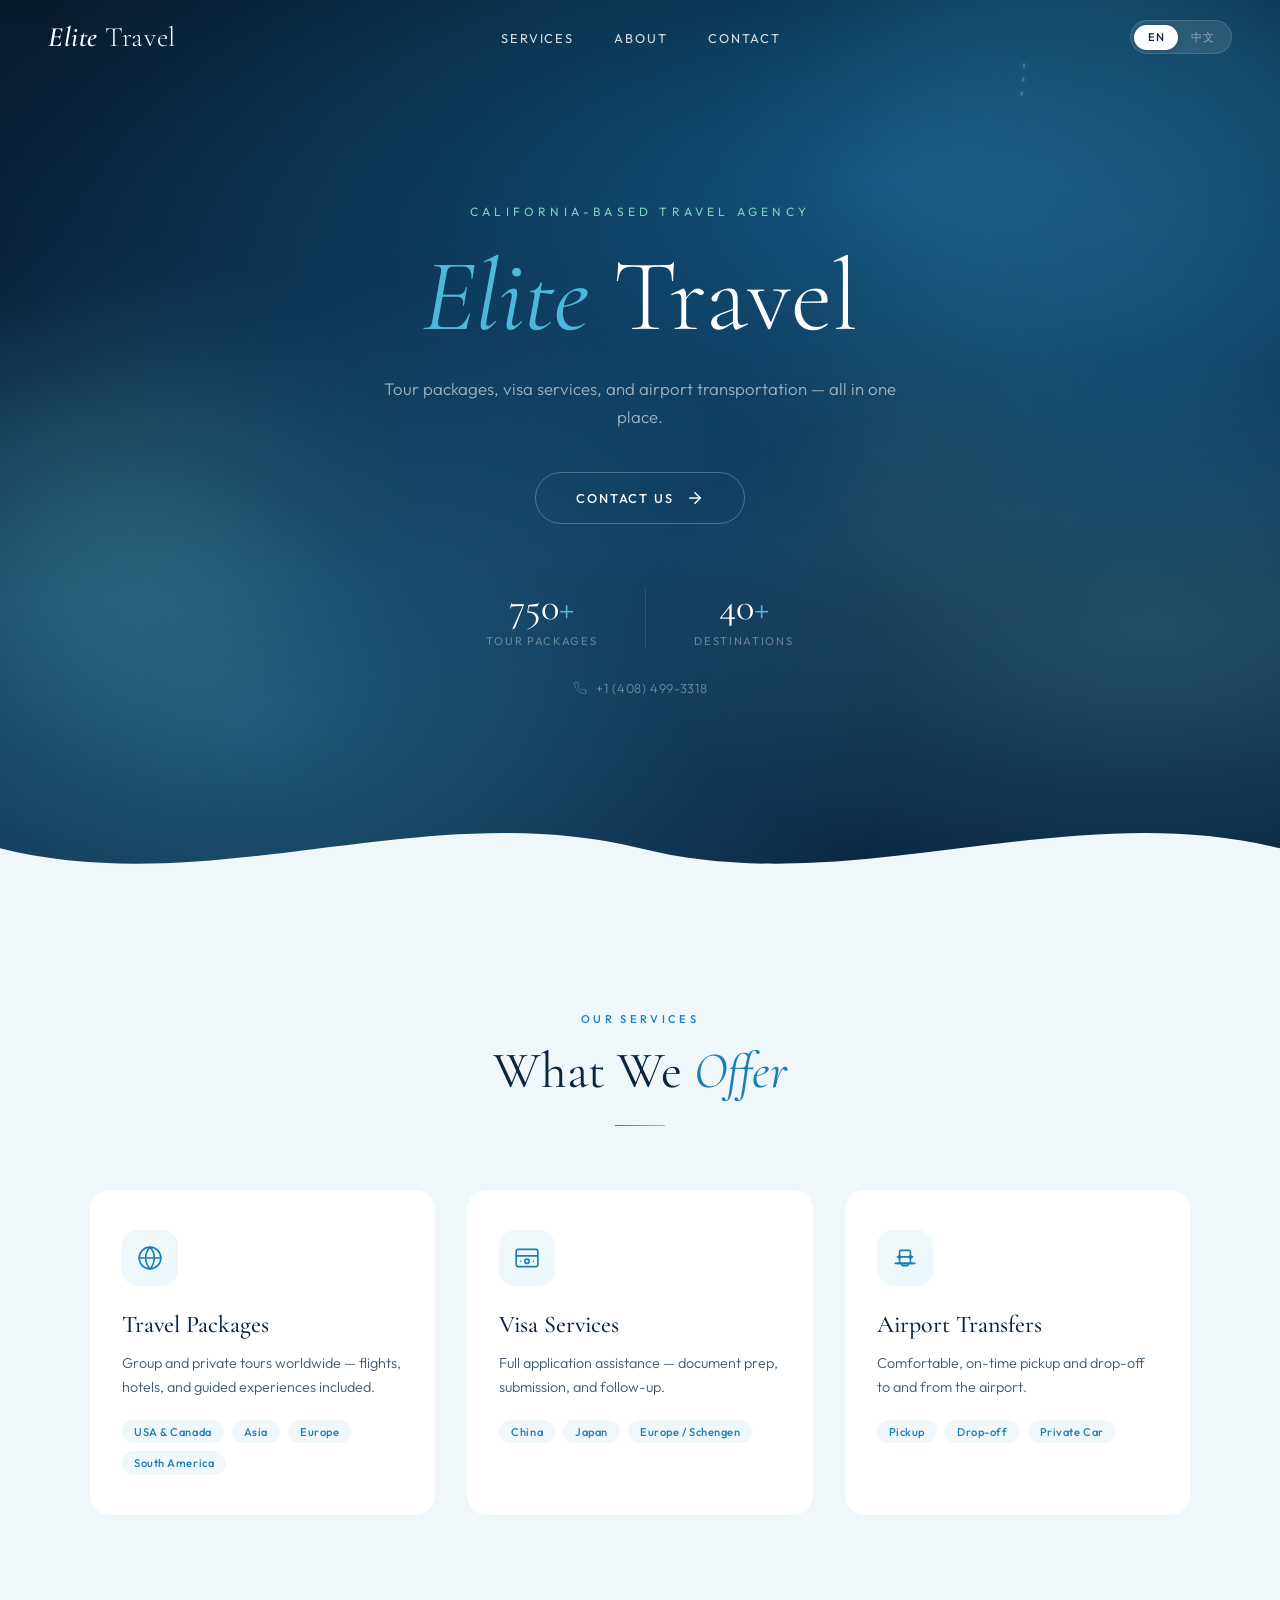
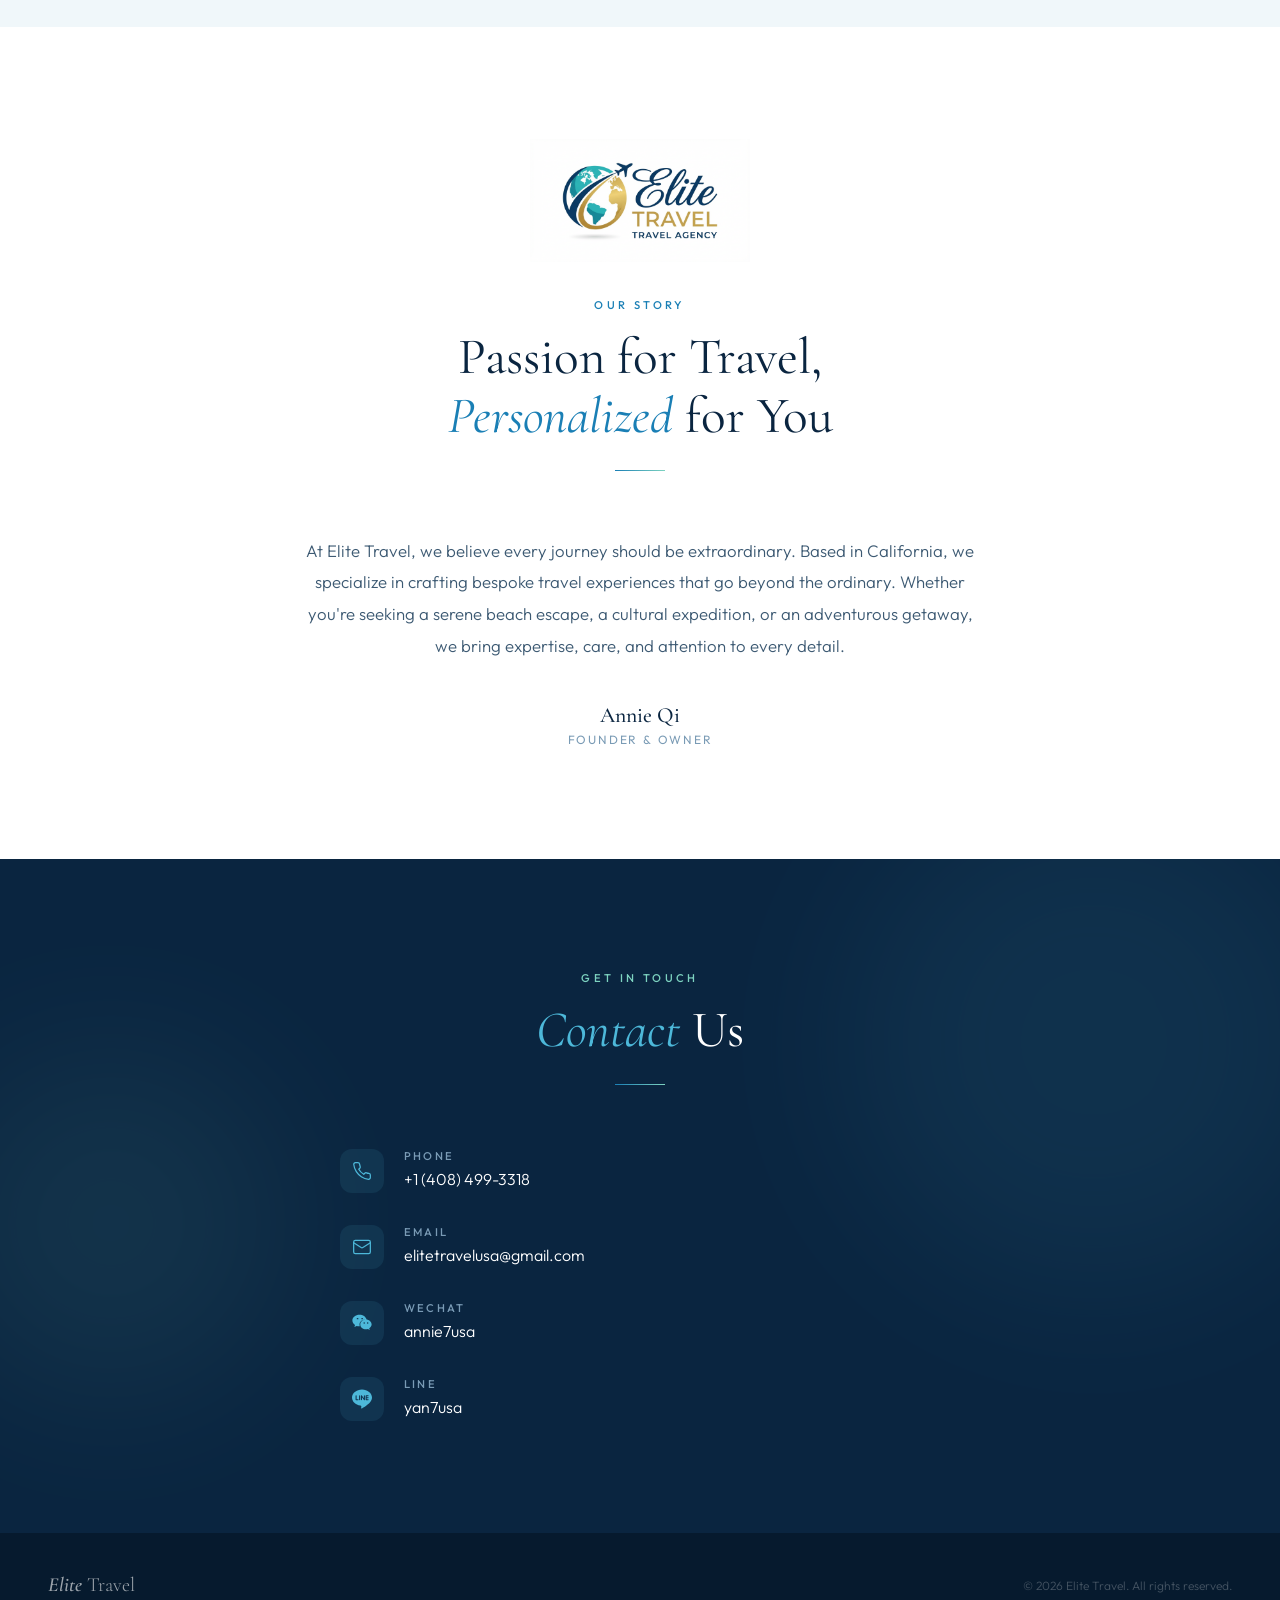
==== index.html @ 85dbac41 "Add LINE deep link for direct messaging Co-Authored-By: Claude Opus 4.6 <noreply@anthropic.com>" ====
<!DOCTYPE html>
<html lang="en">
<head>
  <meta charset="UTF-8">
  <meta name="viewport" content="width=device-width, initial-scale=1.0">
  <title>Elite Travel | Your Journey Begins Here</title>
  <link rel="preconnect" href="https://fonts.googleapis.com">
  <link rel="preconnect" href="https://fonts.gstatic.com" crossorigin>
  <link href="https://fonts.googleapis.com/css2?family=Cormorant+Garamond:ital,wght@0,300;0,400;0,500;0,600;0,700;1,300;1,400&family=Outfit:wght@200;300;400;500;600&display=swap" rel="stylesheet">
  <style>
    *, *::before, *::after { margin: 0; padding: 0; box-sizing: border-box; }

    :root {
      --deep-ocean: #0a2540;
      --azure: #1a7fb5;
      --sky: #4db8d9;
      --seafoam: #7dd3c0;
      --pearl: #f0f7fa;
      --sand: #faf6f1;
      --white: #ffffff;
      --gold: #c9a84c;
      --text-dark: #0d1b2a;
      --text-mid: #3d5a73;
      --text-light: #7a9bb5;
      --font-display: 'Cormorant Garamond', Georgia, serif;
      --font-body: 'Outfit', system-ui, sans-serif;
    }

    html { scroll-behavior: smooth; }

    body {
      font-family: var(--font-body);
      color: var(--text-dark);
      background: var(--white);
      overflow-x: hidden;
      -webkit-font-smoothing: antialiased;
    }

    /* ===== NAV ===== */
    nav {
      position: fixed;
      top: 0;
      left: 0;
      right: 0;
      z-index: 100;
      padding: 1.25rem 3rem;
      display: flex;
      align-items: center;
      justify-content: space-between;
      transition: all 0.5s cubic-bezier(0.22, 1, 0.36, 1);
    }

    nav.scrolled {
      background: rgba(255, 255, 255, 0.92);
      backdrop-filter: blur(20px);
      -webkit-backdrop-filter: blur(20px);
      padding: 0.75rem 3rem;
      box-shadow: 0 1px 30px rgba(10, 37, 64, 0.06);
    }

    .nav-logo {
      font-family: var(--font-display);
      font-size: 1.75rem;
      font-weight: 300;
      color: var(--white);
      text-decoration: none;
      letter-spacing: 0.02em;
      transition: color 0.4s;
    }

    .nav-logo span {
      font-weight: 600;
      font-style: italic;
    }

    nav.scrolled .nav-logo { color: var(--deep-ocean); }

    .nav-links {
      display: flex;
      gap: 2.5rem;
      list-style: none;
    }

    .nav-links a {
      font-family: var(--font-body);
      font-size: 0.8rem;
      font-weight: 400;
      letter-spacing: 0.15em;
      text-transform: uppercase;
      color: rgba(255, 255, 255, 0.85);
      text-decoration: none;
      position: relative;
      padding-bottom: 4px;
      transition: color 0.4s;
    }

    nav.scrolled .nav-links a { color: var(--text-mid); }
    nav.scrolled .nav-links a:hover { color: var(--deep-ocean); }

    .nav-links a::after {
      content: '';
      position: absolute;
      bottom: 0;
      left: 0;
      width: 0;
      height: 1px;
      background: currentColor;
      transition: width 0.4s cubic-bezier(0.22, 1, 0.36, 1);
    }

    .nav-links a:hover::after { width: 100%; }
    .nav-links a:hover { color: var(--white); }

    .nav-toggle {
      display: none;
      background: none;
      border: none;
      cursor: pointer;
      padding: 0.5rem;
    }

    .nav-toggle span {
      display: block;
      width: 24px;
      height: 2px;
      background: var(--white);
      margin: 5px 0;
      transition: all 0.3s;
    }

    nav.scrolled .nav-toggle span { background: var(--deep-ocean); }

    /* ===== LANG TOGGLE ===== */
    .lang-toggle {
      display: flex;
      align-items: center;
      gap: 0;
      background: rgba(255, 255, 255, 0.1);
      border-radius: 30px;
      padding: 3px;
      margin-left: 1.5rem;
      border: 1px solid rgba(255, 255, 255, 0.12);
      transition: all 0.4s;
    }

    nav.scrolled .lang-toggle {
      background: rgba(10, 37, 64, 0.06);
      border-color: rgba(10, 37, 64, 0.1);
    }

    .lang-btn {
      font-family: var(--font-body);
      font-size: 0.7rem;
      font-weight: 500;
      letter-spacing: 0.05em;
      padding: 0.35rem 0.85rem;
      border: none;
      border-radius: 30px;
      cursor: pointer;
      transition: all 0.35s cubic-bezier(0.22, 1, 0.36, 1);
      background: transparent;
      color: rgba(255, 255, 255, 0.5);
    }

    nav.scrolled .lang-btn { color: var(--text-light); }

    .lang-btn.active {
      background: var(--white);
      color: var(--deep-ocean);
      box-shadow: 0 2px 8px rgba(0, 0, 0, 0.12);
    }

    nav.scrolled .lang-btn.active {
      background: var(--deep-ocean);
      color: var(--white);
    }

    .lang-btn:hover:not(.active) { color: var(--white); }
    nav.scrolled .lang-btn:hover:not(.active) { color: var(--deep-ocean); }

    /* ===== HERO ===== */
    .hero {
      position: relative;
      min-height: 100vh;
      display: flex;
      align-items: center;
      justify-content: center;
      overflow: hidden;
      background: var(--deep-ocean);
    }

    .hero-bg {
      position: absolute;
      inset: 0;
      background:
        radial-gradient(ellipse 120% 80% at 70% 20%, rgba(26, 127, 181, 0.5), transparent 60%),
        radial-gradient(ellipse 100% 100% at 20% 80%, rgba(77, 184, 217, 0.3), transparent 50%),
        radial-gradient(ellipse 80% 60% at 90% 70%, rgba(125, 211, 192, 0.2), transparent 50%),
        linear-gradient(175deg, #061a2e 0%, #0a2540 30%, #0e3355 60%, #0a2540 100%);
      animation: bgShift 20s ease-in-out infinite alternate;
    }

    @keyframes bgShift {
      0% { opacity: 1; }
      50% { opacity: 0.85; }
      100% { opacity: 1; }
    }

    .hero-wave {
      position: absolute;
      bottom: -2px;
      left: 0;
      width: 100%;
      z-index: 2;
    }

    .hero-wave svg {
      display: block;
      width: 100%;
      height: auto;
    }

    .orb {
      position: absolute;
      border-radius: 50%;
      filter: blur(80px);
      opacity: 0.15;
      animation: float 15s ease-in-out infinite;
    }

    .orb-1 { width: 500px; height: 500px; background: var(--sky); top: -10%; right: -5%; animation-delay: -3s; }
    .orb-2 { width: 350px; height: 350px; background: var(--seafoam); bottom: 20%; left: -5%; animation-delay: -8s; animation-duration: 18s; }
    .orb-3 { width: 200px; height: 200px; background: var(--gold); top: 40%; right: 20%; opacity: 0.08; animation-delay: -5s; animation-duration: 12s; }

    @keyframes float {
      0%, 100% { transform: translate(0, 0) scale(1); }
      33% { transform: translate(30px, -20px) scale(1.05); }
      66% { transform: translate(-20px, 15px) scale(0.95); }
    }

    .hero-content {
      position: relative;
      z-index: 3;
      text-align: center;
      padding: 0 2rem;
      max-width: 900px;
    }

    .hero-eyebrow {
      font-family: var(--font-body);
      font-size: 0.75rem;
      font-weight: 400;
      letter-spacing: 0.35em;
      text-transform: uppercase;
      color: var(--seafoam);
      margin-bottom: 1.5rem;
      opacity: 0;
      animation: fadeUp 1s 0.3s cubic-bezier(0.22, 1, 0.36, 1) forwards;
    }

    .hero h1 {
      font-family: var(--font-display);
      font-size: clamp(3rem, 8vw, 6.5rem);
      font-weight: 300;
      line-height: 1.05;
      color: var(--white);
      margin-bottom: 1.5rem;
      opacity: 0;
      animation: fadeUp 1s 0.5s cubic-bezier(0.22, 1, 0.36, 1) forwards;
    }

    .hero h1 em {
      font-style: italic;
      font-weight: 400;
      color: var(--sky);
    }

    .hero-sub {
      font-family: var(--font-body);
      font-size: 1.05rem;
      font-weight: 300;
      color: rgba(255, 255, 255, 0.6);
      line-height: 1.7;
      max-width: 560px;
      margin: 0 auto 2.5rem;
      opacity: 0;
      animation: fadeUp 1s 0.7s cubic-bezier(0.22, 1, 0.36, 1) forwards;
    }

    .hero-cta {
      display: inline-flex;
      align-items: center;
      gap: 0.75rem;
      font-family: var(--font-body);
      font-size: 0.8rem;
      font-weight: 500;
      letter-spacing: 0.15em;
      text-transform: uppercase;
      color: var(--white);
      text-decoration: none;
      padding: 1rem 2.5rem;
      border: 1px solid rgba(255, 255, 255, 0.25);
      border-radius: 60px;
      transition: all 0.5s cubic-bezier(0.22, 1, 0.36, 1);
      opacity: 0;
      animation: fadeUp 1s 0.9s cubic-bezier(0.22, 1, 0.36, 1) forwards;
    }

    .hero-cta:hover {
      background: var(--white);
      color: var(--deep-ocean);
      border-color: var(--white);
      transform: translateY(-2px);
      box-shadow: 0 15px 40px rgba(0, 0, 0, 0.2);
    }

    .hero-cta svg { transition: transform 0.4s; }
    .hero-cta:hover svg { transform: translateX(4px); }

    .hero-stats {
      display: flex;
      justify-content: center;
      gap: 3rem;
      margin-top: 4rem;
      opacity: 0;
      animation: fadeUp 1s 1.1s cubic-bezier(0.22, 1, 0.36, 1) forwards;
    }

    .hero-stat {
      text-align: center;
    }

    .hero-stat-number {
      font-family: var(--font-display);
      font-size: clamp(1.75rem, 3vw, 2.5rem);
      font-weight: 400;
      color: var(--white);
      line-height: 1;
    }

    .hero-stat-number span {
      color: var(--sky);
    }

    .hero-stat-label {
      font-size: 0.7rem;
      font-weight: 400;
      letter-spacing: 0.15em;
      text-transform: uppercase;
      color: rgba(255, 255, 255, 0.35);
      margin-top: 0.5rem;
    }

    .hero-stat-divider {
      width: 1px;
      background: rgba(255, 255, 255, 0.1);
      align-self: stretch;
    }

    .hero-phone {
      display: flex;
      align-items: center;
      justify-content: center;
      gap: 0.6rem;
      margin-top: 2rem;
      opacity: 0;
      animation: fadeUp 1s 1.3s cubic-bezier(0.22, 1, 0.36, 1) forwards;
    }

    .hero-phone a {
      font-family: var(--font-body);
      font-size: 0.8rem;
      font-weight: 300;
      color: rgba(255, 255, 255, 0.4);
      text-decoration: none;
      letter-spacing: 0.05em;
      transition: color 0.3s;
    }

    .hero-phone a:hover { color: var(--sky); }

    .hero-phone svg { color: rgba(255, 255, 255, 0.25); }

    @media (max-width: 600px) {
      .hero-stats { gap: 1.5rem; }
      .hero-stat-number { font-size: 1.5rem; }
    }

    @keyframes fadeUp {
      from { opacity: 0; transform: translateY(30px); }
      to { opacity: 1; transform: translateY(0); }
    }

    /* ===== SECTION SHARED ===== */
    section { position: relative; }

    .section-pad { padding: 7rem 3rem; }

    .section-header {
      text-align: center;
      margin-bottom: 4rem;
    }

    .section-eyebrow {
      font-family: var(--font-body);
      font-size: 0.7rem;
      font-weight: 500;
      letter-spacing: 0.3em;
      text-transform: uppercase;
      color: var(--azure);
      margin-bottom: 1rem;
    }

    .section-title {
      font-family: var(--font-display);
      font-size: clamp(2rem, 4vw, 3.25rem);
      font-weight: 400;
      color: var(--deep-ocean);
      line-height: 1.15;
    }

    .section-title em {
      font-style: italic;
      color: var(--azure);
    }

    .section-divider {
      width: 50px;
      height: 1px;
      background: linear-gradient(90deg, var(--azure), var(--seafoam));
      margin: 1.5rem auto 0;
    }

    /* ===== SERVICES ===== */
    .services { background: var(--pearl); }

    .services-grid {
      display: grid;
      grid-template-columns: repeat(3, 1fr);
      gap: 2rem;
      max-width: 1100px;
      margin: 0 auto;
    }

    .service-card {
      background: var(--white);
      border-radius: 20px;
      padding: 2.5rem 2rem;
      position: relative;
      overflow: hidden;
      transition: all 0.5s cubic-bezier(0.22, 1, 0.36, 1);
      cursor: default;
    }

    .service-card::before {
      content: '';
      position: absolute;
      top: 0; left: 0; right: 0;
      height: 3px;
      background: linear-gradient(90deg, var(--azure), var(--seafoam));
      opacity: 0;
      transition: opacity 0.4s;
    }

    .service-card:hover {
      transform: translateY(-8px);
      box-shadow: 0 25px 60px rgba(10, 37, 64, 0.08);
    }

    .service-card:hover::before { opacity: 1; }

    .service-icon {
      width: 56px;
      height: 56px;
      border-radius: 16px;
      background: linear-gradient(135deg, var(--pearl), rgba(77, 184, 217, 0.1));
      display: flex;
      align-items: center;
      justify-content: center;
      margin-bottom: 1.5rem;
      color: var(--azure);
    }

    .service-card h3 {
      font-family: var(--font-display);
      font-size: 1.5rem;
      font-weight: 500;
      color: var(--deep-ocean);
      margin-bottom: 0.75rem;
    }

    .service-card p {
      font-size: 0.9rem;
      font-weight: 300;
      color: var(--text-mid);
      line-height: 1.7;
    }

    .service-card .service-tags {
      display: flex;
      flex-wrap: wrap;
      gap: 0.5rem;
      margin-top: 1.25rem;
    }

    .service-tag {
      font-size: 0.7rem;
      font-weight: 500;
      letter-spacing: 0.05em;
      padding: 0.3rem 0.75rem;
      border-radius: 20px;
      background: var(--pearl);
      color: var(--azure);
    }

    /* ===== ABOUT ===== */
    .about { background: var(--white); }

    .about-logo {
      width: 220px;
      height: auto;
      margin-bottom: 2rem;
    }

    .about-content {
      max-width: 680px;
      margin: 0 auto;
      text-align: center;
    }

    .about-text {
      font-size: 1.05rem;
      font-weight: 300;
      color: var(--text-mid);
      line-height: 1.9;
      margin-bottom: 2.5rem;
    }

    .about-founder {
      display: inline-flex;
      flex-direction: column;
      align-items: center;
      gap: 0.25rem;
    }

    .about-founder-name {
      font-family: var(--font-display);
      font-size: 1.35rem;
      font-weight: 500;
      color: var(--deep-ocean);
    }

    .about-founder-role {
      font-size: 0.75rem;
      font-weight: 400;
      letter-spacing: 0.15em;
      text-transform: uppercase;
      color: var(--text-light);
    }

    /* ===== CONTACT ===== */
    .contact {
      background: var(--deep-ocean);
      position: relative;
      overflow: hidden;
    }

    .contact .orb { opacity: 0.08; }
    .contact .section-eyebrow { color: var(--seafoam); }
    .contact .section-title { color: var(--white); }
    .contact .section-title em { color: var(--sky); }

    .contact-grid {
      max-width: 600px;
      margin: 0 auto;
    }

    .contact-info {
      display: flex;
      flex-direction: column;
      gap: 2rem;
    }

    .contact-intro {
      font-size: 1rem;
      font-weight: 300;
      color: rgba(255, 255, 255, 0.5);
      line-height: 1.8;
    }

    .contact-item {
      display: flex;
      align-items: flex-start;
      gap: 1.25rem;
    }

    .contact-item-icon {
      width: 44px; height: 44px;
      border-radius: 12px;
      background: rgba(77, 184, 217, 0.1);
      display: flex;
      align-items: center;
      justify-content: center;
      color: var(--sky);
      flex-shrink: 0;
    }

    .contact-item-text h4 {
      font-family: var(--font-body);
      font-size: 0.7rem;
      font-weight: 500;
      letter-spacing: 0.2em;
      text-transform: uppercase;
      color: var(--text-light);
      margin-bottom: 0.35rem;
    }

    .contact-item-text p,
    .contact-item-text a {
      font-size: 1rem;
      font-weight: 300;
      color: var(--white);
      text-decoration: none;
      transition: color 0.3s;
    }

    .contact-item-text a:hover { color: var(--sky); }

    /* ===== FOOTER ===== */
    footer {
      background: #061a2e;
      padding: 2.5rem 3rem;
      display: flex;
      align-items: center;
      justify-content: space-between;
    }

    .footer-logo {
      font-family: var(--font-display);
      font-size: 1.25rem;
      font-weight: 300;
      color: rgba(255, 255, 255, 0.6);
    }

    .footer-logo span { font-weight: 600; font-style: italic; }

    .footer-copy {
      font-size: 0.75rem;
      font-weight: 300;
      color: rgba(255, 255, 255, 0.25);
    }

    /* ===== FLIGHT PATH ===== */
    .flight-path-container {
      position: fixed;
      top: 0;
      left: 0;
      width: 100%;
      height: 100%;
      pointer-events: none;
      z-index: 50;
    }

    .flight-path-container svg {
      position: absolute;
      top: 0;
      left: 0;
      width: 100%;
      height: 100%;
    }

    .flight-trail {
      stroke: var(--sky);
      stroke-width: 2;
      stroke-dasharray: 2 12;
      stroke-linecap: round;
      fill: none;
      opacity: 0.45;
    }

    .flight-trail-glow {
      stroke: var(--sky);
      stroke-width: 6;
      stroke-dasharray: 2 12;
      stroke-linecap: round;
      fill: none;
      opacity: 0.1;
      filter: blur(2px);
    }

    .plane-icon {
      position: fixed;
      pointer-events: none;
      z-index: 51;
      filter: drop-shadow(0 4px 12px rgba(10, 37, 64, 0.35));
      transition: opacity 0.3s;
    }

    @media (max-width: 900px) {
      .flight-path-container, .plane-icon { display: none; }
    }

    /* ===== SCROLL ANIMATIONS ===== */
    .reveal {
      opacity: 0;
      transform: translateY(40px);
      transition: all 0.9s cubic-bezier(0.22, 1, 0.36, 1);
    }

    .reveal.visible {
      opacity: 1;
      transform: translateY(0);
    }

    .reveal-delay-1 { transition-delay: 0.1s; }
    .reveal-delay-2 { transition-delay: 0.2s; }
    .reveal-delay-3 { transition-delay: 0.3s; }
    .reveal-delay-4 { transition-delay: 0.4s; }
    .reveal-delay-5 { transition-delay: 0.5s; }

    /* ===== RESPONSIVE ===== */
    @media (max-width: 900px) {
      nav { padding: 1rem 1.5rem; }
      nav.scrolled { padding: 0.75rem 1.5rem; }
      .nav-links { display: none; }
      .nav-toggle { display: block; }

      .nav-links.open {
        display: flex;
        flex-direction: column;
        position: absolute;
        top: 100%;
        left: 0; right: 0;
        background: rgba(10, 37, 64, 0.97);
        backdrop-filter: blur(20px);
        padding: 2rem;
        gap: 1.5rem;
      }

      nav.scrolled .nav-links.open a { color: var(--white); }

      .section-pad { padding: 4rem 1.5rem; }

      .services-grid {
        grid-template-columns: 1fr;
        max-width: 500px;
      }

      footer {
        flex-direction: column;
        gap: 1rem;
        text-align: center;
        padding: 2rem 1.5rem;
      }
    }
  </style>
</head>
<body>

  <!-- NAV -->
  <nav id="nav">
    <a href="#" class="nav-logo"><span>Elite</span> Travel</a>
    <ul class="nav-links" id="navLinks">
      <li><a href="#services" data-en="Services" data-cn="服务项目">Services</a></li>
      <li><a href="#about" data-en="About" data-cn="关于我们">About</a></li>
      <li><a href="#contact" data-en="Contact" data-cn="联系我们">Contact</a></li>
    </ul>
    <div style="display:flex;align-items:center;">
      <div class="lang-toggle" id="langToggle">
        <button class="lang-btn active" data-lang="en">EN</button>
        <button class="lang-btn" data-lang="cn">中文</button>
      </div>
      <button class="nav-toggle" id="navToggle" aria-label="Menu">
        <span></span><span></span><span></span>
      </button>
    </div>
  </nav>

  <!-- HERO -->
  <section class="hero">
    <div class="hero-bg"></div>
    <div class="orb orb-1"></div>
    <div class="orb orb-2"></div>
    <div class="orb orb-3"></div>
    <div class="hero-content">
      <p class="hero-eyebrow" data-en="California-Based Travel Agency" data-cn="加州旅行社">California-Based Travel Agency</p>
      <h1 data-en-html="<em>Elite</em> Travel" data-cn-html="<em>精英</em>旅行"><em>Elite</em> Travel</h1>
      <p class="hero-sub" data-en="Tour packages, visa services, and airport transportation — all in one place." data-cn="旅游套餐、签证服务、机场接送——一站式搞定。">Tour packages, visa services, and airport transportation — all in one place.</p>
      <a href="#contact" class="hero-cta" data-en="Contact Us" data-cn="联系我们">
        Contact Us
        <svg width="18" height="18" viewBox="0 0 24 24" fill="none" stroke="currentColor" stroke-width="2" stroke-linecap="round" stroke-linejoin="round"><path d="M5 12h14"/><path d="m12 5 7 7-7 7"/></svg>
      </a>

      <div class="hero-stats">
        <div class="hero-stat">
          <div class="hero-stat-number">750<span>+</span></div>
          <div class="hero-stat-label" data-en="Tour Packages" data-cn="旅游套餐">Tour Packages</div>
        </div>
        <div class="hero-stat-divider"></div>
        <div class="hero-stat">
          <div class="hero-stat-number">40<span>+</span></div>
          <div class="hero-stat-label" data-en="Destinations" data-cn="目的地">Destinations</div>
        </div>
      </div>

      <div class="hero-phone">
        <svg width="14" height="14" viewBox="0 0 24 24" fill="none" stroke="currentColor" stroke-width="1.5" stroke-linecap="round" stroke-linejoin="round"><path d="M22 16.92v3a2 2 0 0 1-2.18 2 19.79 19.79 0 0 1-8.63-3.07 19.5 19.5 0 0 1-6-6 19.79 19.79 0 0 1-3.07-8.67A2 2 0 0 1 4.11 2h3a2 2 0 0 1 2 1.72 12.84 12.84 0 0 0 .7 2.81 2 2 0 0 1-.45 2.11L8.09 9.91a16 16 0 0 0 6 6l1.27-1.27a2 2 0 0 1 2.11-.45 12.84 12.84 0 0 0 2.81.7A2 2 0 0 1 22 16.92z"/></svg>
        <a href="tel:+14084993318">+1 (408) 499-3318</a>
      </div>
    </div>
    <div class="hero-wave">
      <svg viewBox="0 0 1440 120" fill="none" xmlns="http://www.w3.org/2000/svg" preserveAspectRatio="none">
        <path d="M0 60C240 120 480 0 720 60C960 120 1200 0 1440 60V120H0V60Z" fill="#f0f7fa"/>
      </svg>
    </div>
  </section>

  <!-- SERVICES -->
  <section class="services section-pad" id="services">
    <div class="section-header reveal">
      <p class="section-eyebrow" data-en="Our Services" data-cn="我们的服务">Our Services</p>
      <h2 class="section-title" data-en-html="What We <em>Offer</em>" data-cn-html="我们的<em>服务</em>">What We <em>Offer</em></h2>
      <div class="section-divider"></div>
    </div>
    <div class="services-grid">

      <div class="service-card reveal reveal-delay-1">
        <div class="service-icon">
          <svg width="26" height="26" viewBox="0 0 24 24" fill="none" stroke="currentColor" stroke-width="1.5" stroke-linecap="round" stroke-linejoin="round"><circle cx="12" cy="12" r="10"/><path d="M2 12h20"/><path d="M12 2a15.3 15.3 0 0 1 4 10 15.3 15.3 0 0 1-4 10 15.3 15.3 0 0 1-4-10 15.3 15.3 0 0 1 4-10z"/></svg>
        </div>
        <h3 data-en="Travel Packages" data-cn="旅游套餐">Travel Packages</h3>
        <p data-en="Group and private tours worldwide — flights, hotels, and guided experiences included." data-cn="全球团体和私人旅游——涵盖机票、酒店和导游体验。">Group and private tours worldwide — flights, hotels, and guided experiences included.</p>
        <div class="service-tags">
          <span class="service-tag" data-en="USA &amp; Canada" data-cn="美国和加拿大">USA &amp; Canada</span>
          <span class="service-tag" data-en="Asia" data-cn="亚洲">Asia</span>
          <span class="service-tag" data-en="Europe" data-cn="欧洲">Europe</span>
          <span class="service-tag" data-en="South America" data-cn="南美洲">South America</span>
        </div>
      </div>

      <div class="service-card reveal reveal-delay-2">
        <div class="service-icon">
          <svg width="26" height="26" viewBox="0 0 24 24" fill="none" stroke="currentColor" stroke-width="1.5" stroke-linecap="round" stroke-linejoin="round"><rect x="2" y="4" width="20" height="16" rx="2"/><path d="M2 10h20"/><circle cx="12" cy="15" r="2"/><path d="M6 15h.01"/><path d="M18 15h.01"/></svg>
        </div>
        <h3 data-en="Visa Services" data-cn="签证服务">Visa Services</h3>
        <p data-en="Full application assistance — document prep, submission, and follow-up." data-cn="全程申请协助——材料准备、提交和后续跟进。">Full application assistance — document prep, submission, and follow-up.</p>
        <div class="service-tags">
          <span class="service-tag" data-en="China" data-cn="中国">China</span>
          <span class="service-tag" data-en="Japan" data-cn="日本">Japan</span>
          <span class="service-tag" data-en="Europe / Schengen" data-cn="欧洲/申根">Europe / Schengen</span>
        </div>
      </div>

      <div class="service-card reveal reveal-delay-3">
        <div class="service-icon">
          <svg width="26" height="26" viewBox="0 0 24 24" fill="none" stroke="currentColor" stroke-width="1.5" stroke-linecap="round" stroke-linejoin="round"><path d="M5 17h2m10 0h2"/><path d="M9 17H7V6a1 1 0 0 1 1-1h8a1 1 0 0 1 1 1v11h-2"/><rect x="9" y="17" width="6" height="2" rx="1"/><circle cx="7" cy="11" r="1"/><circle cx="17" cy="11" r="1"/><path d="M5 11h14"/><path d="M3 17h18"/></svg>
        </div>
        <h3 data-en="Airport Transfers" data-cn="机场接送">Airport Transfers</h3>
        <p data-en="Comfortable, on-time pickup and drop-off to and from the airport." data-cn="舒适准时的机场接送服务。">Comfortable, on-time pickup and drop-off to and from the airport.</p>
        <div class="service-tags">
          <span class="service-tag" data-en="Pickup" data-cn="接机">Pickup</span>
          <span class="service-tag" data-en="Drop-off" data-cn="送机">Drop-off</span>
          <span class="service-tag" data-en="Private Car" data-cn="专车">Private Car</span>
        </div>
      </div>

    </div>
  </section>

  <!-- ABOUT -->
  <section class="about section-pad" id="about">
    <div class="section-header reveal">
      <img src="logo.png" alt="Elite Travel" class="about-logo">
      <p class="section-eyebrow" data-en="Our Story" data-cn="我们的故事">Our Story</p>
      <h2 class="section-title" data-en-html="Passion for Travel,<br><em>Personalized</em> for You" data-cn-html="热爱旅行，<br>为您<em>量身定制</em>">Passion for Travel,<br><em>Personalized</em> for You</h2>
      <div class="section-divider"></div>
    </div>
    <div class="about-content">
      <p class="about-text reveal" data-en="At Elite Travel, we believe every journey should be extraordinary. Based in California, we specialize in crafting bespoke travel experiences that go beyond the ordinary. Whether you're seeking a serene beach escape, a cultural expedition, or an adventurous getaway, we bring expertise, care, and attention to every detail." data-cn="在精英旅行，我们相信每一次旅程都应该是非凡的。我们立足加州，专注于打造超越平凡的定制旅行体验。无论您是寻求宁静的海滨度假、文化探索之旅，还是冒险之旅，我们都以专业、用心和对每个细节的关注为您服务。">At Elite Travel, we believe every journey should be extraordinary. Based in California, we specialize in crafting bespoke travel experiences that go beyond the ordinary. Whether you're seeking a serene beach escape, a cultural expedition, or an adventurous getaway, we bring expertise, care, and attention to every detail.</p>
      <div class="about-founder reveal">
        <span class="about-founder-name">Annie Qi</span>
        <span class="about-founder-role" data-en="Founder &amp; Owner" data-cn="创始人">Founder &amp; Owner</span>
      </div>
    </div>
  </section>

  <!-- CONTACT -->
  <section class="contact section-pad" id="contact">
    <div class="orb orb-1"></div>
    <div class="orb orb-2"></div>
    <div class="section-header reveal">
      <p class="section-eyebrow" data-en="Get in Touch" data-cn="联系我们">Get in Touch</p>
      <h2 class="section-title" data-en-html="<em>Contact</em> Us" data-cn-html="<em>联系</em>我们"><em>Contact</em> Us</h2>
      <div class="section-divider"></div>
    </div>
    <div class="contact-grid">
      <div class="contact-info">

        <div class="contact-item reveal reveal-delay-1">
          <div class="contact-item-icon">
            <svg width="20" height="20" viewBox="0 0 24 24" fill="none" stroke="currentColor" stroke-width="1.5" stroke-linecap="round" stroke-linejoin="round"><path d="M22 16.92v3a2 2 0 0 1-2.18 2 19.79 19.79 0 0 1-8.63-3.07 19.5 19.5 0 0 1-6-6 19.79 19.79 0 0 1-3.07-8.67A2 2 0 0 1 4.11 2h3a2 2 0 0 1 2 1.72 12.84 12.84 0 0 0 .7 2.81 2 2 0 0 1-.45 2.11L8.09 9.91a16 16 0 0 0 6 6l1.27-1.27a2 2 0 0 1 2.11-.45 12.84 12.84 0 0 0 2.81.7A2 2 0 0 1 22 16.92z"/></svg>
          </div>
          <div class="contact-item-text">
            <h4 data-en="Phone" data-cn="电话">Phone</h4>
            <a href="tel:+14084993318">+1 (408) 499-3318</a>
          </div>
        </div>

        <div class="contact-item reveal reveal-delay-2">
          <div class="contact-item-icon">
            <svg width="20" height="20" viewBox="0 0 24 24" fill="none" stroke="currentColor" stroke-width="1.5" stroke-linecap="round" stroke-linejoin="round"><rect width="20" height="16" x="2" y="4" rx="2"/><path d="m22 7-8.97 5.7a1.94 1.94 0 0 1-2.06 0L2 7"/></svg>
          </div>
          <div class="contact-item-text">
            <h4 data-en="Email" data-cn="邮箱">Email</h4>
            <a href="mailto:elitetravelusa@gmail.com">elitetravelusa@gmail.com</a>
          </div>
        </div>

        <div class="contact-item reveal reveal-delay-3">
          <div class="contact-item-icon">
            <svg width="22" height="22" viewBox="0 0 24 24" fill="currentColor" xmlns="http://www.w3.org/2000/svg"><path d="M15.85 8.14c.39 0 .77.03 1.14.08C16.31 5.25 13 3 9.23 3 4.96 3 1.5 5.82 1.5 9.31c0 2.02 1.09 3.67 2.91 4.94l-.73 2.19 2.54-1.27c.91.18 1.64.36 2.55.36.26 0 .52-.01.78-.04-.16-.58-.26-1.17-.26-1.79 0-3.11 2.92-5.56 6.56-5.56zM12.28 6.5c.55 0 .91.36.91.73 0 .36-.36.73-.91.73-.55 0-1.09-.37-1.09-.73 0-.37.54-.73 1.09-.73zM7.27 7.96c-.55 0-1.09-.37-1.09-.73 0-.37.54-.73 1.09-.73.55 0 .91.36.91.73 0 .36-.36.73-.91.73zM22.5 13.6c0-2.92-2.91-5.3-6.19-5.3-3.47 0-6.19 2.38-6.19 5.3 0 2.93 2.72 5.3 6.19 5.3.73 0 1.45-.18 2.18-.36l1.96 1.09-.55-1.82c1.46-1.09 2.6-2.74 2.6-4.21zm-8.19-.91c-.36 0-.72-.36-.72-.73 0-.36.36-.73.72-.73.55 0 .91.37.91.73 0 .37-.36.73-.91.73zm3.82 0c-.36 0-.73-.36-.73-.73 0-.36.37-.73.73-.73.55 0 .91.37.91.73 0 .37-.36.73-.91.73z"/></svg>
          </div>
          <div class="contact-item-text">
            <h4 data-en="WeChat" data-cn="微信">WeChat</h4>
            <p>annie7usa</p>
          </div>
        </div>

        <div class="contact-item reveal reveal-delay-4">
          <div class="contact-item-icon">
            <svg width="20" height="20" viewBox="0 0 24 24" fill="none" xmlns="http://www.w3.org/2000/svg"><path d="M19.365 9.863c.349 0 .63.285.63.631 0 .345-.281.63-.63.63H17.61v1.125h1.755c.349 0 .63.283.63.63 0 .344-.281.629-.63.629h-2.386c-.345 0-.627-.285-.627-.629V8.108c0-.345.282-.63.63-.63h2.386c.346 0 .627.285.627.63 0 .349-.281.63-.63.63H17.61v1.125h1.755zm-3.855 3.016c0 .27-.174.51-.432.596-.064.021-.133.031-.199.031-.193 0-.378-.09-.497-.249l-2.427-3.33v2.952c0 .349-.281.63-.63.63-.345 0-.627-.281-.627-.63V8.108c0-.27.174-.51.432-.596.066-.023.135-.034.2-.034.195 0 .378.09.5.249l2.424 3.33V8.108c0-.345.282-.63.63-.63.346 0 .626.285.626.63v4.771zm-5.741 0c0 .349-.282.63-.631.63-.345 0-.627-.281-.627-.63V8.108c0-.345.282-.63.63-.63.346 0 .628.285.628.63v4.771zm-2.466.63H4.917c-.345 0-.63-.281-.63-.63V8.108c0-.345.285-.63.63-.63.348 0 .63.285.63.63v4.141h1.756c.348 0 .629.283.629.63 0 .344-.282.629-.629.629M24 10.314C24 4.943 18.615.572 12 .572S0 4.943 0 10.314c0 4.811 4.27 8.842 10.035 9.608.391.082.923.258 1.058.59.12.301.079.766.038 1.08l-.164 1.02c-.045.301-.24 1.186 1.049.645 1.291-.539 6.916-4.078 9.436-6.975C23.176 14.393 24 12.458 24 10.314" fill="currentColor"/></svg>
          </div>
          <div class="contact-item-text">
            <h4>LINE</h4>
            <a href="https://line.me/ti/p/~yan7usa" target="_blank" rel="noopener">yan7usa</a>
          </div>
        </div>
      </div>
    </div>
  </section>

  <!-- FLIGHT PATH -->
  <div class="flight-path-container" id="flightPathContainer">
    <svg id="flightPathSvg" preserveAspectRatio="none">
      <path class="flight-trail-glow" id="trailGlow" />
      <path class="flight-trail" id="trail" />
    </svg>
  </div>
  <svg class="plane-icon" id="planeIcon" xmlns="http://www.w3.org/2000/svg" width="30" height="30" viewBox="0 0 256 256">
    <path d="M185.33,114.21l29.14-27.42.17-.17a32,32,0,0,0-45.26-45.26c0,.06-.11.11-.17.17L141.79,70.67l-83-30.2a8,8,0,0,0-8.39,1.86l-24,24a8,8,0,0,0,1.22,12.31l63.89,42.59L76.69,136H56a8,8,0,0,0-5.65,2.34l-24,24A8,8,0,0,0,29,175.42l36.82,14.73,14.7,36.75.06.16a8,8,0,0,0,13.18,2.47l23.87-23.88A8,8,0,0,0,120,200V179.31l14.76-14.76,42.59,63.89a8,8,0,0,0,12.31,1.22l24-24a8,8,0,0,0,1.86-8.39Zm-.07,97.23-42.59-63.88A8,8,0,0,0,136.8,144c-.27,0-.53,0-.79,0a8,8,0,0,0-5.66,2.35l-24,24A8,8,0,0,0,104,176v20.69L90.93,209.76,79.43,181A8,8,0,0,0,75,176.57l-28.74-11.5L59.32,152H80a8,8,0,0,0,5.66-2.34l24-24a8,8,0,0,0-1.22-12.32L44.56,70.74l13.5-13.49,83.22,30.26a8,8,0,0,0,8.56-2L180.78,52.6A16,16,0,0,1,203.4,75.23l-32.87,30.93a8,8,0,0,0-2,8.56l30.26,83.22Z" fill="var(--sky)"/>
  </svg>

  <!-- FOOTER -->
  <footer>
    <div class="footer-logo"><span>Elite</span> Travel</div>
    <p class="footer-copy" data-en="&copy; 2026 Elite Travel. All rights reserved." data-cn="&copy; 2026 精英旅行。保留所有权利。">&copy; 2026 Elite Travel. All rights reserved.</p>
  </footer>

  <script>
    // Nav scroll effect
    const nav = document.getElementById('nav');
    window.addEventListener('scroll', () => {
      nav.classList.toggle('scrolled', window.scrollY > 60);
    });

    // Mobile menu toggle
    const navToggle = document.getElementById('navToggle');
    const navLinks = document.getElementById('navLinks');
    navToggle.addEventListener('click', () => {
      navLinks.classList.toggle('open');
    });

    navLinks.querySelectorAll('a').forEach(link => {
      link.addEventListener('click', () => navLinks.classList.remove('open'));
    });

    // Scroll reveal
    const reveals = document.querySelectorAll('.reveal');
    const observer = new IntersectionObserver((entries) => {
      entries.forEach(entry => {
        if (entry.isIntersecting) {
          entry.target.classList.add('visible');
        }
      });
    }, { threshold: 0.15, rootMargin: '0px 0px -40px 0px' });

    reveals.forEach(el => observer.observe(el));

    // Language toggle
    let currentLang = localStorage.getItem('eliteLang') || 'en';
    const langBtns = document.querySelectorAll('.lang-btn');

    function setLanguage(lang) {
      currentLang = lang;
      localStorage.setItem('eliteLang', lang);

      langBtns.forEach(btn => {
        btn.classList.toggle('active', btn.dataset.lang === lang);
      });

      document.title = lang === 'cn'
        ? '精英旅行 | 您的旅程从这里开始'
        : 'Elite Travel | Your Journey Begins Here';

      // Plain text elements
      document.querySelectorAll('[data-en]').forEach(el => {
        const text = el.getAttribute('data-' + lang);
        if (text) {
          const svg = el.querySelector('svg');
          if (svg) {
            el.childNodes.forEach(node => {
              if (node.nodeType === 3) node.textContent = '';
            });
            el.insertBefore(document.createTextNode(text + ' '), svg);
            const nodes = Array.from(el.childNodes);
            let foundText = false;
            nodes.forEach(node => {
              if (node.nodeType === 3 && node.textContent.trim()) {
                if (foundText) node.remove();
                foundText = true;
              }
            });
          } else {
            el.textContent = text;
          }
        }
      });

      // HTML elements
      document.querySelectorAll('[data-en-html]').forEach(el => {
        const html = el.getAttribute('data-' + lang + '-html');
        if (html) el.innerHTML = html;
      });

    }

    langBtns.forEach(btn => {
      btn.addEventListener('click', () => setLanguage(btn.dataset.lang));
    });

    if (currentLang !== 'en') {
      setLanguage(currentLang);
    }

    // Flight path animation
    (function() {
      const svg = document.getElementById('flightPathSvg');
      const trail = document.getElementById('trail');
      const trailGlow = document.getElementById('trailGlow');
      const plane = document.getElementById('planeIcon');
      const container = document.getElementById('flightPathContainer');
      // Hidden full-length path for position tracking
      let measurePath = null;

      if (window.innerWidth <= 900) return;

      let pathLength = 0;

      // Catmull-Rom to cubic bezier conversion for ultra-smooth curves
      function catmullRomToBezier(points, tension) {
        tension = tension || 0.3;
        let d = `M ${points[0].x} ${points[0].y}`;
        for (let i = 0; i < points.length - 1; i++) {
          const p0 = points[Math.max(i - 1, 0)];
          const p1 = points[i];
          const p2 = points[i + 1];
          const p3 = points[Math.min(i + 2, points.length - 1)];

          const cp1x = p1.x + (p2.x - p0.x) * tension;
          const cp1y = p1.y + (p2.y - p0.y) * tension;
          const cp2x = p2.x - (p3.x - p1.x) * tension;
          const cp2y = p2.y - (p3.y - p1.y) * tension;

          d += ` C ${cp1x} ${cp1y}, ${cp2x} ${cp2y}, ${p2.x} ${p2.y}`;
        }
        return d;
      }

      function buildPath() {
        const docH = document.documentElement.scrollHeight;
        const w = window.innerWidth;
        const h = docH;

        // Hand-crafted smooth S-curves using manual cubic beziers for wide, rounded arcs
        const p = [
          [w * 0.80, h * 0.02],  // start top-right
          [w * 0.15, h * 0.22],  // sweep to left
          [w * 0.85, h * 0.46],  // sweep to right
          [w * 0.15, h * 0.68],  // sweep to left
          [w * 0.80, h * 0.85],  // sweep to right
          [w * 0.45, h * 0.97],  // end center-ish
        ];

        // Build path with wide bezier control points that create big round turns
        let d = `M ${p[0][0]} ${p[0][1]}`;
        for (let i = 0; i < p.length - 1; i++) {
          const [x1, y1] = p[i];
          const [x2, y2] = p[i + 1];
          const midY = (y1 + y2) / 2;
          // Control points stay at the x of their anchor but at the midpoint y
          // This creates wide, perfectly round U-turns
          d += ` C ${x1} ${midY}, ${x2} ${midY}, ${x2} ${y2}`;
        }

        svg.setAttribute('viewBox', `0 0 ${w} ${h}`);
        svg.style.width = w + 'px';
        svg.style.height = h + 'px';
        container.style.position = 'absolute';
        container.style.height = h + 'px';

        trail.setAttribute('d', d);
        trailGlow.setAttribute('d', d);

        // Create a hidden solid path for measuring positions
        if (measurePath) measurePath.remove();
        measurePath = document.createElementNS('http://www.w3.org/2000/svg', 'path');
        measurePath.setAttribute('d', d);
        measurePath.style.visibility = 'hidden';
        measurePath.style.pointerEvents = 'none';
        measurePath.setAttribute('fill', 'none');
        measurePath.setAttribute('stroke', 'none');
        svg.appendChild(measurePath);

        pathLength = measurePath.getTotalLength();

        // Use a clip-rect approach to reveal dotted trail progressively
        // Create a clipPath if it doesn't exist
        let defs = svg.querySelector('defs');
        if (!defs) {
          defs = document.createElementNS('http://www.w3.org/2000/svg', 'defs');
          svg.prepend(defs);
        }
        let clipPath = defs.querySelector('#trailClip');
        if (!clipPath) {
          clipPath = document.createElementNS('http://www.w3.org/2000/svg', 'clipPath');
          clipPath.id = 'trailClip';
          const clipRect = document.createElementNS('http://www.w3.org/2000/svg', 'rect');
          clipRect.id = 'trailClipRect';
          clipRect.setAttribute('x', '0');
          clipRect.setAttribute('y', '0');
          clipRect.setAttribute('width', w);
          clipRect.setAttribute('height', '0');
          clipPath.appendChild(clipRect);
          defs.appendChild(clipPath);
          trail.setAttribute('clip-path', 'url(#trailClip)');
          trailGlow.setAttribute('clip-path', 'url(#trailClip)');
        }
        const clipRect = defs.querySelector('#trailClipRect');
        clipRect.setAttribute('width', w);
      }

      function updatePlane() {
        if (!pathLength || !measurePath) return;

        const scrollY = window.scrollY;
        const maxScroll = document.documentElement.scrollHeight - window.innerHeight;
        const progress = Math.min(scrollY / maxScroll, 1);

        // Reveal trail by expanding clip rect height
        const point = measurePath.getPointAtLength(pathLength * progress);

        // Set clip rect to reveal everything above the plane's current Y + some padding
        const clipRect = svg.querySelector('#trailClipRect');
        if (clipRect) {
          clipRect.setAttribute('height', point.y + 40);
        }

        // Get a point slightly ahead for rotation
        const aheadLen = Math.min(pathLength * progress + 15, pathLength);
        const ahead = measurePath.getPointAtLength(aheadLen);

        const angle = Math.atan2(ahead.y - point.y, ahead.x - point.x) * (180 / Math.PI);

        // Convert SVG coords to screen coords
        const rect = svg.getBoundingClientRect();
        const vb = svg.getAttribute('viewBox').split(' ');
        const scaleX = rect.width / parseFloat(vb[2]);
        const scaleY = rect.height / parseFloat(vb[3]);

        const screenX = rect.left + point.x * scaleX;
        const screenY = rect.top + point.y * scaleY;

        plane.style.left = (screenX - 16) + 'px';
        plane.style.top = (screenY - 16) + 'px';
        plane.style.transform = `rotate(${angle + 45}deg)`;
        plane.style.opacity = progress < 0.005 ? '0' : '1';
      }

      buildPath();
      updatePlane();

      window.addEventListener('scroll', updatePlane, { passive: true });
      window.addEventListener('resize', () => {
        if (window.innerWidth <= 900) {
          container.style.display = 'none';
          plane.style.display = 'none';
          return;
        }
        container.style.display = '';
        plane.style.display = '';
        buildPath();
        updatePlane();
      });
    })();
  </script>

</body>
</html>
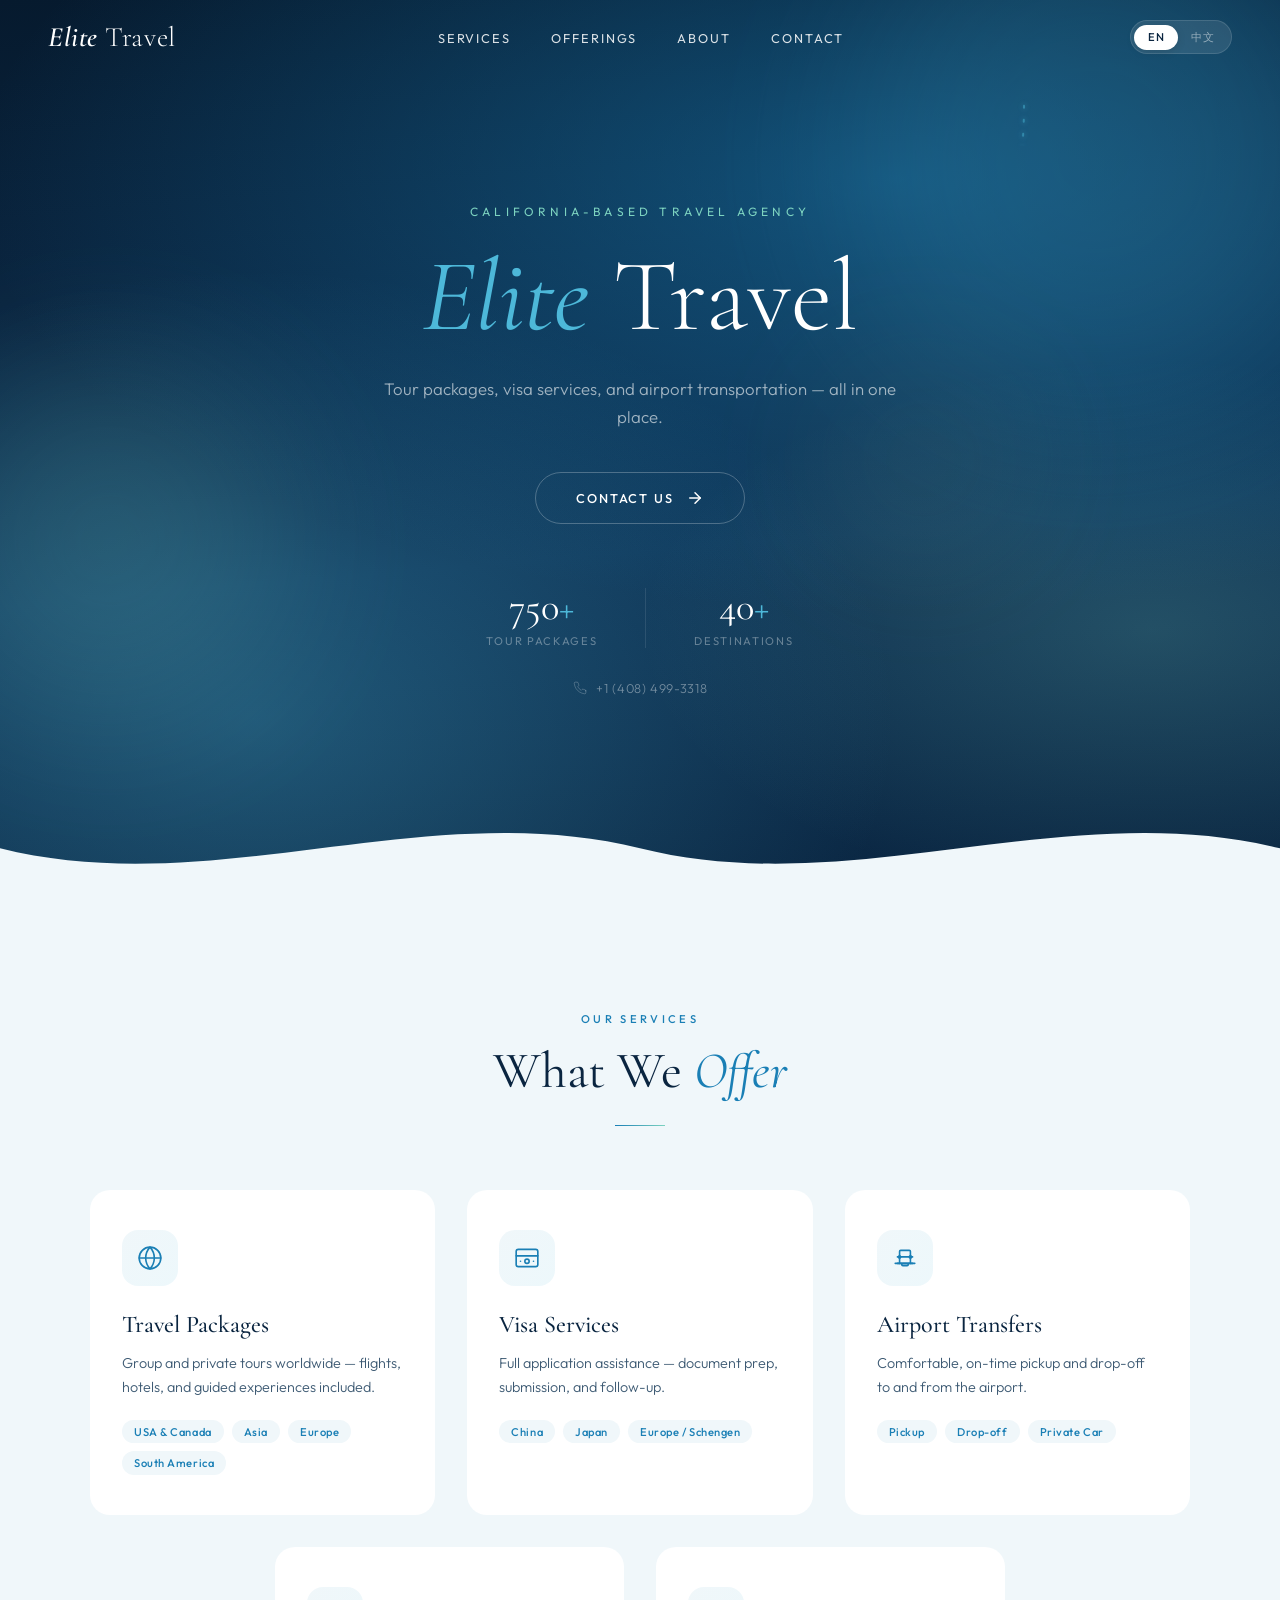
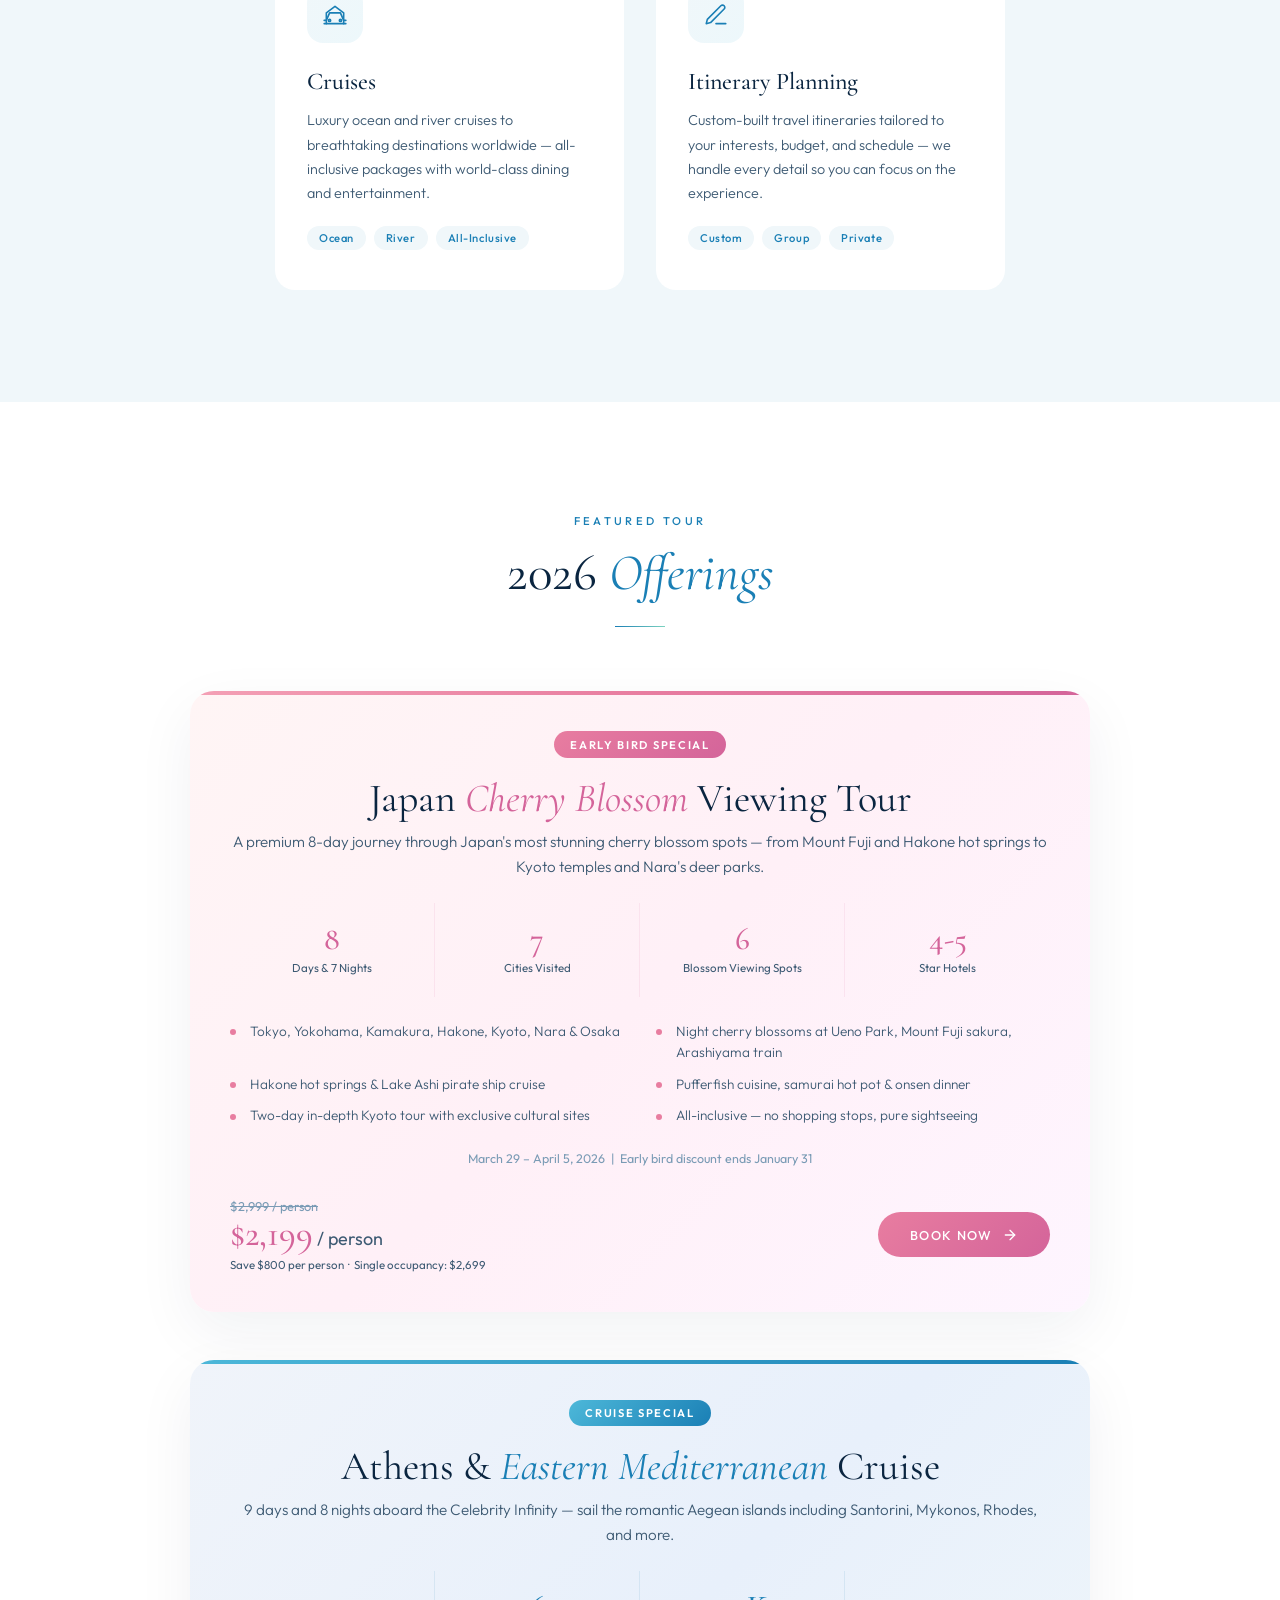
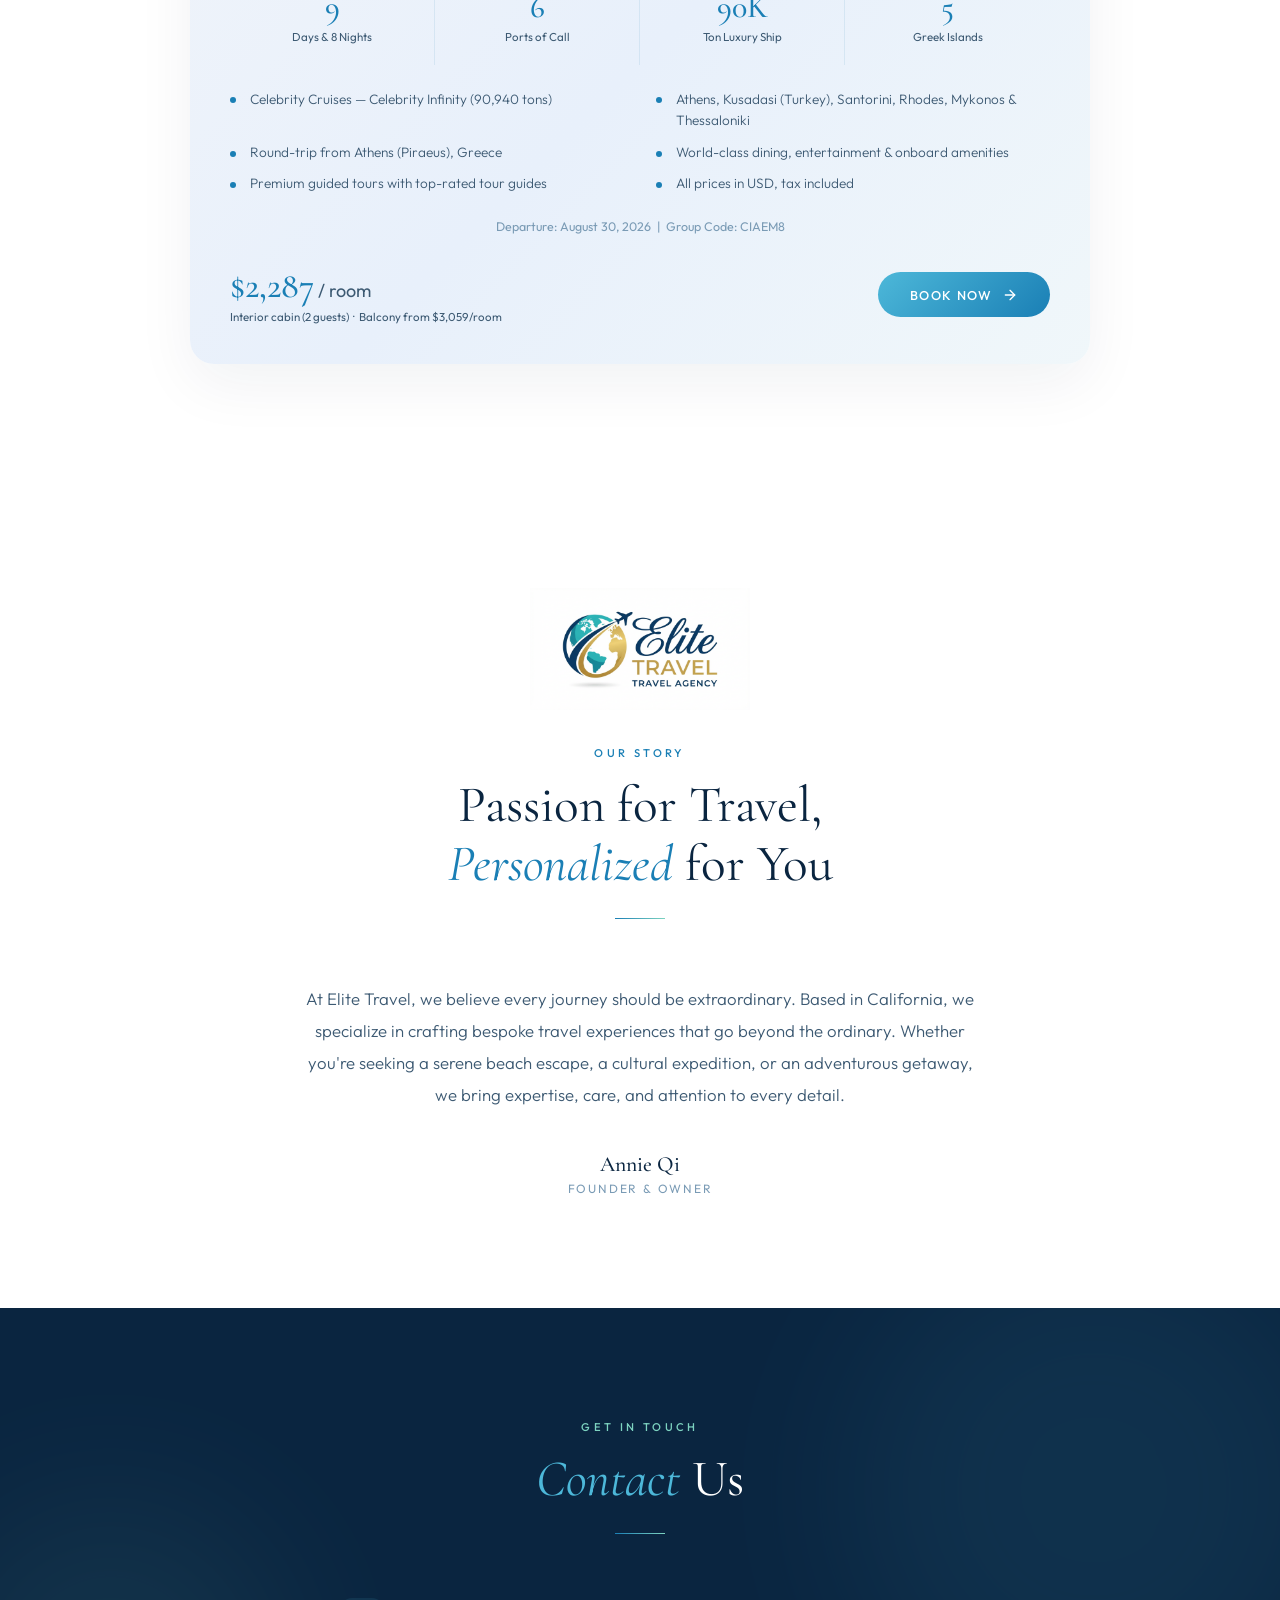
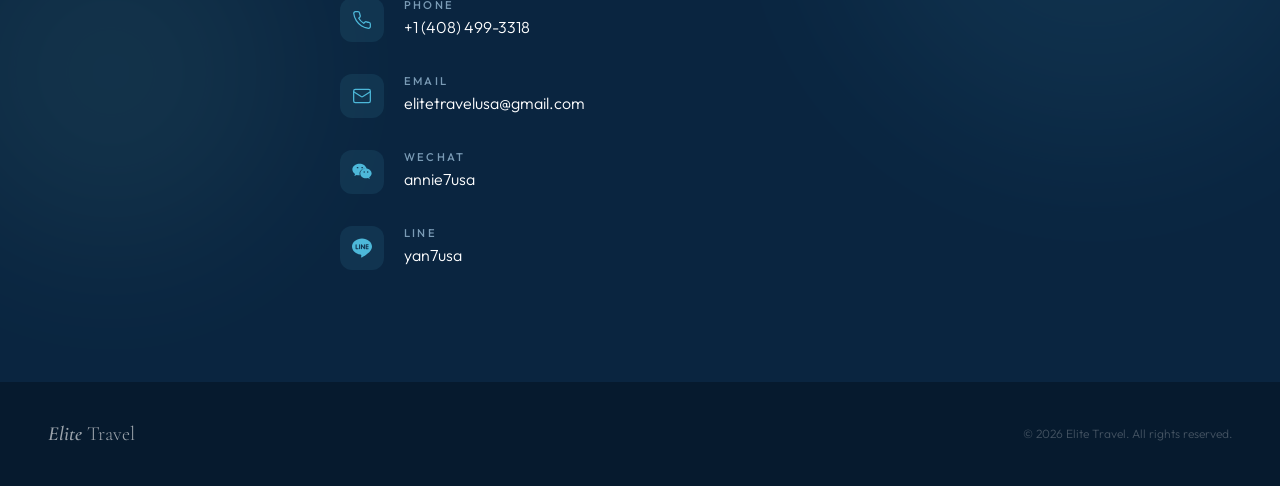
==== commit 2c3796b9: "Elite Travel website with Japan cherry blossom tour and Greece cruise offerings Co-Authored-By: Clau" ====
--- a/index.html
+++ b/index.html
@@ -442,6 +442,14 @@
       margin: 0 auto;
     }
 
+    .services-grid-row2 {
+      display: grid;
+      grid-template-columns: repeat(2, 1fr);
+      gap: 2rem;
+      max-width: 730px;
+      margin: 2rem auto 0;
+    }
+
     .service-card {
       background: var(--white);
       border-radius: 20px;
@@ -512,6 +520,331 @@
       background: var(--pearl);
       color: var(--azure);
     }
+
+    /* ===== OFFERINGS ===== */
+    .offerings { background: var(--white); }
+
+    .offering-card {
+      max-width: 900px;
+      margin: 0 auto;
+      background: linear-gradient(135deg, #fff5f5 0%, #fff0f7 50%, #fef5ff 100%);
+      border-radius: 24px;
+      overflow: hidden;
+      box-shadow: 0 20px 60px rgba(10, 37, 64, 0.06);
+      position: relative;
+    }
+
+    .offering-card::before {
+      content: '';
+      position: absolute;
+      top: 0; left: 0; right: 0;
+      height: 4px;
+      background: linear-gradient(90deg, #f4a0b5, #e87da0, #d4649a);
+    }
+
+    .offering-header {
+      padding: 2.5rem 2.5rem 1.5rem;
+      text-align: center;
+    }
+
+    .offering-badge {
+      display: inline-block;
+      font-size: 0.7rem;
+      font-weight: 600;
+      letter-spacing: 0.15em;
+      text-transform: uppercase;
+      padding: 0.4rem 1rem;
+      border-radius: 20px;
+      background: linear-gradient(135deg, #e87da0, #d4649a);
+      color: var(--white);
+      margin-bottom: 1rem;
+    }
+
+    .offering-header h3 {
+      font-family: var(--font-display);
+      font-size: clamp(1.75rem, 3.5vw, 2.5rem);
+      font-weight: 400;
+      color: var(--deep-ocean);
+      line-height: 1.2;
+      margin-bottom: 0.5rem;
+    }
+
+    .offering-header h3 em {
+      font-style: italic;
+      color: #d4649a;
+    }
+
+    .offering-subtitle {
+      font-size: 0.95rem;
+      font-weight: 300;
+      color: var(--text-mid);
+      line-height: 1.6;
+    }
+
+    .offering-highlights {
+      display: grid;
+      grid-template-columns: repeat(4, 1fr);
+      gap: 0;
+      padding: 0 2.5rem;
+    }
+
+    .offering-stat {
+      text-align: center;
+      padding: 1.25rem 0.75rem;
+      border-right: 1px solid rgba(212, 100, 154, 0.1);
+    }
+
+    .offering-stat:last-child { border-right: none; }
+
+    .offering-stat-number {
+      font-family: var(--font-display);
+      font-size: 2rem;
+      font-weight: 500;
+      color: #d4649a;
+      line-height: 1;
+    }
+
+    .offering-stat-label {
+      font-size: 0.72rem;
+      font-weight: 400;
+      color: var(--text-mid);
+      margin-top: 0.35rem;
+      line-height: 1.4;
+    }
+
+    .offering-details {
+      padding: 1.5rem 2.5rem;
+    }
+
+    .offering-features {
+      display: grid;
+      grid-template-columns: 1fr 1fr;
+      gap: 0.6rem 2rem;
+      list-style: none;
+    }
+
+    .offering-features li {
+      font-size: 0.85rem;
+      font-weight: 300;
+      color: var(--text-mid);
+      padding-left: 1.25rem;
+      position: relative;
+      line-height: 1.6;
+    }
+
+    .offering-features li::before {
+      content: '';
+      position: absolute;
+      left: 0;
+      top: 0.55rem;
+      width: 6px;
+      height: 6px;
+      border-radius: 50%;
+      background: #e87da0;
+    }
+
+    .offering-footer {
+      padding: 1.5rem 2.5rem 2.5rem;
+      display: flex;
+      align-items: center;
+      justify-content: space-between;
+      gap: 1.5rem;
+      flex-wrap: wrap;
+    }
+
+    .offering-price {
+      display: flex;
+      flex-direction: column;
+    }
+
+    .offering-price-original {
+      font-size: 0.8rem;
+      font-weight: 400;
+      color: var(--text-light);
+      text-decoration: line-through;
+    }
+
+    .offering-price-current {
+      font-family: var(--font-display);
+      font-size: 2.25rem;
+      font-weight: 500;
+      color: #d4649a;
+      line-height: 1.1;
+    }
+
+    .offering-price-note {
+      font-size: 0.72rem;
+      font-weight: 400;
+      color: var(--text-mid);
+      margin-top: 0.2rem;
+    }
+
+    .offering-cta {
+      display: inline-flex;
+      align-items: center;
+      gap: 0.6rem;
+      font-family: var(--font-body);
+      font-size: 0.8rem;
+      font-weight: 500;
+      letter-spacing: 0.1em;
+      text-transform: uppercase;
+      color: var(--white);
+      text-decoration: none;
+      padding: 0.9rem 2rem;
+      border: none;
+      border-radius: 50px;
+      background: linear-gradient(135deg, #e87da0, #d4649a);
+      cursor: pointer;
+      transition: all 0.4s cubic-bezier(0.22, 1, 0.36, 1);
+    }
+
+    .offering-cta:hover {
+      transform: translateY(-2px);
+      box-shadow: 0 12px 30px rgba(212, 100, 154, 0.3);
+    }
+
+    .offering-cta svg { transition: transform 0.3s; }
+    .offering-cta:hover svg { transform: translateX(3px); }
+
+    .offering-dates {
+      text-align: center;
+      padding: 0 2.5rem 0.5rem;
+      font-size: 0.78rem;
+      font-weight: 400;
+      color: var(--text-light);
+    }
+
+    @media (max-width: 700px) {
+      .offering-highlights { grid-template-columns: repeat(2, 1fr); }
+      .offering-stat { border-bottom: 1px solid rgba(212, 100, 154, 0.1); }
+      .offering-stat:nth-child(2) { border-right: none; }
+      .offering-features { grid-template-columns: 1fr; }
+      .offering-footer { flex-direction: column; text-align: center; align-items: center; }
+      .offering-header, .offering-details, .offering-footer { padding-left: 1.5rem; padding-right: 1.5rem; }
+      .offering-highlights { padding: 0 1.5rem; }
+    }
+
+    /* ===== OFFERING CARD BLUE VARIANT ===== */
+    .offering-card.blue {
+      background: linear-gradient(135deg, #f0f4fa 0%, #e8f0fb 50%, #f0f7fa 100%);
+    }
+
+    .offering-card.blue::before {
+      background: linear-gradient(90deg, var(--sky), var(--azure));
+    }
+
+    .offering-card.blue .offering-badge {
+      background: linear-gradient(135deg, var(--sky), var(--azure));
+    }
+
+    .offering-card.blue .offering-header h3 em {
+      color: var(--azure);
+    }
+
+    .offering-card.blue .offering-stat-number {
+      color: var(--azure);
+    }
+
+    .offering-card.blue .offering-stat {
+      border-right-color: rgba(26, 127, 181, 0.1);
+    }
+
+    .offering-card.blue .offering-features li::before {
+      background: var(--azure);
+    }
+
+    .offering-card.blue .offering-price-current {
+      color: var(--azure);
+    }
+
+    .offering-card.blue .offering-cta {
+      background: linear-gradient(135deg, var(--sky), var(--azure));
+    }
+
+    .offering-card.blue .offering-cta:hover {
+      box-shadow: 0 12px 30px rgba(26, 127, 181, 0.3);
+    }
+
+    .offerings-grid {
+      display: flex;
+      flex-direction: column;
+      gap: 3rem;
+    }
+
+    /* ===== QR MODAL ===== */
+    .qr-modal {
+      display: none;
+      position: fixed;
+      inset: 0;
+      z-index: 200;
+      align-items: center;
+      justify-content: center;
+      background: rgba(10, 37, 64, 0.6);
+      backdrop-filter: blur(8px);
+      -webkit-backdrop-filter: blur(8px);
+    }
+
+    .qr-modal-card {
+      background: var(--white);
+      border-radius: 20px;
+      padding: 2.5rem 2rem;
+      max-width: 360px;
+      width: 90%;
+      text-align: center;
+      position: relative;
+      box-shadow: 0 30px 80px rgba(0, 0, 0, 0.25);
+      animation: fadeUp 0.4s cubic-bezier(0.22, 1, 0.36, 1);
+    }
+
+    .qr-modal-close {
+      position: absolute;
+      top: 1rem;
+      right: 1rem;
+      background: none;
+      border: none;
+      cursor: pointer;
+      color: var(--text-light);
+      padding: 0.25rem;
+      transition: color 0.3s;
+    }
+
+    .qr-modal-close:hover { color: var(--deep-ocean); }
+
+    .qr-modal-card h4 {
+      font-family: var(--font-display);
+      font-size: 1.5rem;
+      font-weight: 500;
+      color: var(--deep-ocean);
+      margin-bottom: 0.35rem;
+    }
+
+    .qr-modal-card p {
+      font-size: 0.85rem;
+      font-weight: 300;
+      color: var(--text-mid);
+      margin-bottom: 1.25rem;
+    }
+
+    .qr-modal-card img {
+      width: 240px;
+      height: 240px;
+      object-fit: contain;
+      border-radius: 12px;
+      margin-bottom: 1rem;
+    }
+
+    .qr-modal-phone {
+      font-size: 0.8rem;
+      font-weight: 400;
+      color: var(--text-light);
+    }
+
+    .qr-modal-phone a {
+      color: var(--azure);
+      text-decoration: none;
+    }
+
+    .qr-modal-phone a:hover { text-decoration: underline; }
 
     /* ===== ABOUT ===== */
     .about { background: var(--white); }
@@ -746,6 +1079,11 @@
         max-width: 500px;
       }
 
+      .services-grid-row2 {
+        grid-template-columns: 1fr;
+        max-width: 500px;
+      }
+
       footer {
         flex-direction: column;
         gap: 1rem;
@@ -762,6 +1100,7 @@
     <a href="#" class="nav-logo"><span>Elite</span> Travel</a>
     <ul class="nav-links" id="navLinks">
       <li><a href="#services" data-en="Services" data-cn="服务项目">Services</a></li>
+      <li><a href="#offerings" data-en="Offerings" data-cn="精选行程">Offerings</a></li>
       <li><a href="#about" data-en="About" data-cn="关于我们">About</a></li>
       <li><a href="#contact" data-en="Contact" data-cn="联系我们">Contact</a></li>
     </ul>
@@ -784,7 +1123,7 @@
     <div class="orb orb-3"></div>
     <div class="hero-content">
       <p class="hero-eyebrow" data-en="California-Based Travel Agency" data-cn="加州旅行社">California-Based Travel Agency</p>
-      <h1 data-en-html="<em>Elite</em> Travel" data-cn-html="<em>精英</em>旅行"><em>Elite</em> Travel</h1>
+      <h1 data-en-html="<em>Elite</em> Travel" data-cn-html="<em>佳音</em>旅行"><em>Elite</em> Travel</h1>
       <p class="hero-sub" data-en="Tour packages, visa services, and airport transportation — all in one place." data-cn="旅游套餐、签证服务、机场接送——一站式搞定。">Tour packages, visa services, and airport transportation — all in one place.</p>
       <a href="#contact" class="hero-cta" data-en="Contact Us" data-cn="联系我们">
         Contact Us
@@ -863,6 +1202,151 @@
           <span class="service-tag" data-en="Private Car" data-cn="专车">Private Car</span>
         </div>
       </div>
+
+    </div>
+    <div class="services-grid-row2">
+
+      <div class="service-card reveal reveal-delay-4">
+        <div class="service-icon">
+          <svg width="26" height="26" viewBox="0 0 24 24" fill="none" stroke="currentColor" stroke-width="1.5" stroke-linecap="round" stroke-linejoin="round"><path d="M2 20h20"/><path d="M4 20V10l8-6 8 6v10"/><path d="M2 17h2l3-7h10l3 7h2"/><circle cx="7" cy="17" r="1"/><circle cx="17" cy="17" r="1"/></svg>
+        </div>
+        <h3 data-en="Cruises" data-cn="邮轮旅游">Cruises</h3>
+        <p data-en="Luxury ocean and river cruises to breathtaking destinations worldwide — all-inclusive packages with world-class dining and entertainment." data-cn="豪华海洋及河流邮轮之旅，前往世界各地的绝美目的地——全包套餐，享受世界级餐饮和娱乐。">Luxury ocean and river cruises to breathtaking destinations worldwide — all-inclusive packages with world-class dining and entertainment.</p>
+        <div class="service-tags">
+          <span class="service-tag" data-en="Ocean" data-cn="海洋邮轮">Ocean</span>
+          <span class="service-tag" data-en="River" data-cn="河流邮轮">River</span>
+          <span class="service-tag" data-en="All-Inclusive" data-cn="全包">All-Inclusive</span>
+        </div>
+      </div>
+
+      <div class="service-card reveal reveal-delay-5">
+        <div class="service-icon">
+          <svg width="26" height="26" viewBox="0 0 24 24" fill="none" stroke="currentColor" stroke-width="1.5" stroke-linecap="round" stroke-linejoin="round"><path d="M12 20h9"/><path d="M16.5 3.5a2.121 2.121 0 1 1 3 3L7 19l-4 1 1-4L16.5 3.5z"/></svg>
+        </div>
+        <h3 data-en="Itinerary Planning" data-cn="行程规划">Itinerary Planning</h3>
+        <p data-en="Custom-built travel itineraries tailored to your interests, budget, and schedule — we handle every detail so you can focus on the experience." data-cn="根据您的兴趣、预算和时间量身定制旅行行程——我们处理每一个细节，让您专注享受旅途。">Custom-built travel itineraries tailored to your interests, budget, and schedule — we handle every detail so you can focus on the experience.</p>
+        <div class="service-tags">
+          <span class="service-tag" data-en="Custom" data-cn="定制">Custom</span>
+          <span class="service-tag" data-en="Group" data-cn="团体">Group</span>
+          <span class="service-tag" data-en="Private" data-cn="私人">Private</span>
+        </div>
+      </div>
+
+    </div>
+  </section>
+
+  <!-- OFFERINGS -->
+  <section class="offerings section-pad" id="offerings">
+    <div class="section-header reveal">
+      <p class="section-eyebrow" data-en="Featured Tour" data-cn="精选行程">Featured Tour</p>
+      <h2 class="section-title" data-en-html="2026 <em>Offerings</em>" data-cn-html="2026 <em>精选行程</em>">2026 <em>Offerings</em></h2>
+      <div class="section-divider"></div>
+    </div>
+
+    <div class="offerings-grid">
+
+    <div class="offering-card reveal">
+      <div class="offering-header">
+        <span class="offering-badge" data-en="Early Bird Special" data-cn="早鸟优惠">Early Bird Special</span>
+        <h3 data-en-html="Japan <em>Cherry Blossom</em> Viewing Tour" data-cn-html="日本<em>樱花</em>赏花之旅">Japan <em>Cherry Blossom</em> Viewing Tour</h3>
+        <p class="offering-subtitle" data-en="A premium 8-day journey through Japan's most stunning cherry blossom spots — from Mount Fuji and Hakone hot springs to Kyoto temples and Nara's deer parks." data-cn="8天7夜日本顶级赏樱之旅——从富士山到箱根温泉，从京都寺庙到奈良小鹿，沉浸式体验日本春日之美。">A premium 8-day journey through Japan's most stunning cherry blossom spots — from Mount Fuji and Hakone hot springs to Kyoto temples and Nara's deer parks.</p>
+      </div>
+
+      <div class="offering-highlights">
+        <div class="offering-stat">
+          <div class="offering-stat-number">8</div>
+          <div class="offering-stat-label" data-en="Days &amp; 7 Nights" data-cn="天7夜">Days &amp; 7 Nights</div>
+        </div>
+        <div class="offering-stat">
+          <div class="offering-stat-number">7</div>
+          <div class="offering-stat-label" data-en="Cities Visited" data-cn="座城市">Cities Visited</div>
+        </div>
+        <div class="offering-stat">
+          <div class="offering-stat-number">6</div>
+          <div class="offering-stat-label" data-en="Blossom Viewing Spots" data-cn="大赏樱景点">Blossom Viewing Spots</div>
+        </div>
+        <div class="offering-stat">
+          <div class="offering-stat-number">4-5</div>
+          <div class="offering-stat-label" data-en="Star Hotels" data-cn="星级酒店">Star Hotels</div>
+        </div>
+      </div>
+
+      <div class="offering-details">
+        <ul class="offering-features">
+          <li data-en="Tokyo, Yokohama, Kamakura, Hakone, Kyoto, Nara &amp; Osaka" data-cn="东京、横滨、�的仓、箱根、京都、奈良、大阪">Tokyo, Yokohama, Kamakura, Hakone, Kyoto, Nara &amp; Osaka</li>
+          <li data-en="Night cherry blossoms at Ueno Park, Mount Fuji sakura, Arashiyama train" data-cn="上野公园夜樱、富士山樱花、岚山观樱小火车">Night cherry blossoms at Ueno Park, Mount Fuji sakura, Arashiyama train</li>
+          <li data-en="Hakone hot springs &amp; Lake Ashi pirate ship cruise" data-cn="箱根温泉 &amp; 芦之湖海盗船游览">Hakone hot springs &amp; Lake Ashi pirate ship cruise</li>
+          <li data-en="Pufferfish cuisine, samurai hot pot &amp; onsen dinner" data-cn="河豚特色餐、武将锅 &amp; 温泉晚餐">Pufferfish cuisine, samurai hot pot &amp; onsen dinner</li>
+          <li data-en="Two-day in-depth Kyoto tour with exclusive cultural sites" data-cn="京都两日深度游，探索独家文化景点">Two-day in-depth Kyoto tour with exclusive cultural sites</li>
+          <li data-en="All-inclusive — no shopping stops, pure sightseeing" data-cn="全包价，无购物，纯观光旅游">All-inclusive — no shopping stops, pure sightseeing</li>
+        </ul>
+      </div>
+
+      <p class="offering-dates" data-en="March 29 – April 5, 2026 &nbsp;|&nbsp; Early bird discount ends January 31" data-cn="2026年3月29日 – 4月5日 &nbsp;|&nbsp; 早鸟优惠截止1月31日">March 29 – April 5, 2026 &nbsp;|&nbsp; Early bird discount ends January 31</p>
+
+      <div class="offering-footer">
+        <div class="offering-price">
+          <span class="offering-price-original" data-en="$2,999 / person" data-cn="$2,999 / 人">$2,999 / person</span>
+          <span class="offering-price-current">$2,199<span style="font-size:0.5em;font-family:var(--font-body);font-weight:400;color:var(--text-mid);"> / person</span></span>
+          <span class="offering-price-note" data-en="Save $800 per person &nbsp;·&nbsp; Single occupancy: $2,699" data-cn="每人立减$800 &nbsp;·&nbsp; 单人入住：$2,699">Save $800 per person &nbsp;·&nbsp; Single occupancy: $2,699</span>
+        </div>
+        <button onclick="document.getElementById('qrModal').style.display='flex'" class="offering-cta" data-en="Book Now" data-cn="立即预订">
+          Book Now
+          <svg width="16" height="16" viewBox="0 0 24 24" fill="none" stroke="currentColor" stroke-width="2" stroke-linecap="round" stroke-linejoin="round"><path d="M5 12h14"/><path d="m12 5 7 7-7 7"/></svg>
+        </button>
+      </div>
+    </div>
+
+    <div class="offering-card blue reveal">
+      <div class="offering-header">
+        <span class="offering-badge" data-en="Cruise Special" data-cn="邮轮特惠">Cruise Special</span>
+        <h3 data-en-html="Athens &amp; <em>Eastern Mediterranean</em> Cruise" data-cn-html="希腊<em>爱琴海</em>邮轮之旅">Athens &amp; <em>Eastern Mediterranean</em> Cruise</h3>
+        <p class="offering-subtitle" data-en="9 days and 8 nights aboard the Celebrity Infinity — sail the romantic Aegean islands including Santorini, Mykonos, Rhodes, and more." data-cn="乘坐名人无极号邮轮，9天8夜畅游浪漫爱琴海群岛——圣托里尼、米科诺斯、罗得岛等绝美目的地。">9 days and 8 nights aboard the Celebrity Infinity — sail the romantic Aegean islands including Santorini, Mykonos, Rhodes, and more.</p>
+      </div>
+
+      <div class="offering-highlights">
+        <div class="offering-stat">
+          <div class="offering-stat-number">9</div>
+          <div class="offering-stat-label" data-en="Days &amp; 8 Nights" data-cn="天8夜">Days &amp; 8 Nights</div>
+        </div>
+        <div class="offering-stat">
+          <div class="offering-stat-number">6</div>
+          <div class="offering-stat-label" data-en="Ports of Call" data-cn="停靠港口">Ports of Call</div>
+        </div>
+        <div class="offering-stat">
+          <div class="offering-stat-number">90K</div>
+          <div class="offering-stat-label" data-en="Ton Luxury Ship" data-cn="吨豪华邮轮">Ton Luxury Ship</div>
+        </div>
+        <div class="offering-stat">
+          <div class="offering-stat-number">5</div>
+          <div class="offering-stat-label" data-en="Greek Islands" data-cn="座希腊岛屿">Greek Islands</div>
+        </div>
+      </div>
+
+      <div class="offering-details">
+        <ul class="offering-features">
+          <li data-en="Celebrity Cruises — Celebrity Infinity (90,940 tons)" data-cn="名人邮轮——名人无极号（90,940吨）">Celebrity Cruises — Celebrity Infinity (90,940 tons)</li>
+          <li data-en="Athens, Kusadasi (Turkey), Santorini, Rhodes, Mykonos &amp; Thessaloniki" data-cn="雅典、库萨达斯（土耳其）、圣托里尼、罗得岛、米科诺斯、塞萨洛尼基">Athens, Kusadasi (Turkey), Santorini, Rhodes, Mykonos &amp; Thessaloniki</li>
+          <li data-en="Round-trip from Athens (Piraeus), Greece" data-cn="希腊雅典（比雷埃夫斯）往返">Round-trip from Athens (Piraeus), Greece</li>
+          <li data-en="World-class dining, entertainment &amp; onboard amenities" data-cn="世界级餐饮、娱乐及船上设施">World-class dining, entertainment &amp; onboard amenities</li>
+          <li data-en="Premium guided tours with top-rated tour guides" data-cn="金牌导游带队，优质导览服务">Premium guided tours with top-rated tour guides</li>
+          <li data-en="All prices in USD, tax included" data-cn="所有价格均为美金含税价">All prices in USD, tax included</li>
+        </ul>
+      </div>
+
+      <p class="offering-dates" data-en="Departure: August 30, 2026 &nbsp;|&nbsp; Group Code: CIAEM8" data-cn="出发日期：2026年8月30日 &nbsp;|&nbsp; 团号：CIAEM8">Departure: August 30, 2026 &nbsp;|&nbsp; Group Code: CIAEM8</p>
+
+      <div class="offering-footer">
+        <div class="offering-price">
+          <span class="offering-price-current">$2,287<span style="font-size:0.5em;font-family:var(--font-body);font-weight:400;color:var(--text-mid);"> / room</span></span>
+          <span class="offering-price-note" data-en="Interior cabin (2 guests) &nbsp;·&nbsp; Balcony from $3,059/room" data-cn="两人内舱起 &nbsp;·&nbsp; 两人阳台从 $3,059/房起">Interior cabin (2 guests) &nbsp;·&nbsp; Balcony from $3,059/room</span>
+        </div>
+        <button onclick="document.getElementById('qrModal').style.display='flex'" class="offering-cta" data-en="Book Now" data-cn="立即预订">
+          Book Now
+          <svg width="16" height="16" viewBox="0 0 24 24" fill="none" stroke="currentColor" stroke-width="2" stroke-linecap="round" stroke-linejoin="round"><path d="M5 12h14"/><path d="m12 5 7 7-7 7"/></svg>
+        </button>
+      </div>
+    </div>
 
     </div>
   </section>
@@ -876,7 +1360,7 @@
       <div class="section-divider"></div>
     </div>
     <div class="about-content">
-      <p class="about-text reveal" data-en="At Elite Travel, we believe every journey should be extraordinary. Based in California, we specialize in crafting bespoke travel experiences that go beyond the ordinary. Whether you're seeking a serene beach escape, a cultural expedition, or an adventurous getaway, we bring expertise, care, and attention to every detail." data-cn="在精英旅行，我们相信每一次旅程都应该是非凡的。我们立足加州，专注于打造超越平凡的定制旅行体验。无论您是寻求宁静的海滨度假、文化探索之旅，还是冒险之旅，我们都以专业、用心和对每个细节的关注为您服务。">At Elite Travel, we believe every journey should be extraordinary. Based in California, we specialize in crafting bespoke travel experiences that go beyond the ordinary. Whether you're seeking a serene beach escape, a cultural expedition, or an adventurous getaway, we bring expertise, care, and attention to every detail.</p>
+      <p class="about-text reveal" data-en="At Elite Travel, we believe every journey should be extraordinary. Based in California, we specialize in crafting bespoke travel experiences that go beyond the ordinary. Whether you're seeking a serene beach escape, a cultural expedition, or an adventurous getaway, we bring expertise, care, and attention to every detail." data-cn="在佳音旅行，我们相信每一次旅程都应该是非凡的。我们立足加州，专注于打造超越平凡的定制旅行体验。无论您是寻求宁静的海滨度假、文化探索之旅，还是冒险之旅，我们都以专业、用心和对每个细节的关注为您服务。">At Elite Travel, we believe every journey should be extraordinary. Based in California, we specialize in crafting bespoke travel experiences that go beyond the ordinary. Whether you're seeking a serene beach escape, a cultural expedition, or an adventurous getaway, we bring expertise, care, and attention to every detail.</p>
       <div class="about-founder reveal">
         <span class="about-founder-name">Annie Qi</span>
         <span class="about-founder-role" data-en="Founder &amp; Owner" data-cn="创始人">Founder &amp; Owner</span>
@@ -939,6 +1423,25 @@
     </div>
   </section>
 
+  <!-- QR MODAL -->
+  <div class="qr-modal" id="qrModal" onclick="if(event.target===this)this.style.display='none'">
+    <div class="qr-modal-card">
+      <button class="qr-modal-close" onclick="document.getElementById('qrModal').style.display='none'" aria-label="Close">
+        <svg width="24" height="24" viewBox="0 0 24 24" fill="none" stroke="currentColor" stroke-width="2" stroke-linecap="round" stroke-linejoin="round"><path d="M18 6 6 18"/><path d="m6 6 12 12"/></svg>
+      </button>
+      <h4 data-en="Book Now" data-cn="立即预订">Book Now</h4>
+      <p data-en="Add us on WeChat or give us a call" data-cn="添加微信或致电咨询预订">Add us on WeChat or give us a call</p>
+      <div style="display:flex;align-items:center;justify-content:center;gap:0.75rem;margin-bottom:1.25rem;">
+        <svg width="24" height="24" viewBox="0 0 24 24" fill="currentColor" style="color:#07c160;flex-shrink:0;"><path d="M15.85 8.14c.39 0 .77.03 1.14.08C16.31 5.25 13 3 9.23 3 4.96 3 1.5 5.82 1.5 9.31c0 2.02 1.09 3.67 2.91 4.94l-.73 2.19 2.54-1.27c.91.18 1.64.36 2.55.36.26 0 .52-.01.78-.04-.16-.58-.26-1.17-.26-1.79 0-3.11 2.92-5.56 6.56-5.56zM12.28 6.5c.55 0 .91.36.91.73 0 .36-.36.73-.91.73-.55 0-1.09-.37-1.09-.73 0-.37.54-.73 1.09-.73zM7.27 7.96c-.55 0-1.09-.37-1.09-.73 0-.37.54-.73 1.09-.73.55 0 .91.36.91.73 0 .36-.36.73-.91.73zM22.5 13.6c0-2.92-2.91-5.3-6.19-5.3-3.47 0-6.19 2.38-6.19 5.3 0 2.93 2.72 5.3 6.19 5.3.73 0 1.45-.18 2.18-.36l1.96 1.09-.55-1.82c1.46-1.09 2.6-2.74 2.6-4.21zm-8.19-.91c-.36 0-.72-.36-.72-.73 0-.36.36-.73.72-.73.55 0 .91.37.91.73 0 .37-.36.73-.91.73zm3.82 0c-.36 0-.73-.36-.73-.73 0-.36.37-.73.73-.73.55 0 .91.37.91.73 0 .37-.36.73-.91.73z"/></svg>
+        <span style="font-family:var(--font-body);font-size:1.1rem;font-weight:400;color:var(--deep-ocean);">annie7usa</span>
+      </div>
+      <div style="display:flex;align-items:center;justify-content:center;gap:0.75rem;">
+        <svg width="20" height="20" viewBox="0 0 24 24" fill="none" stroke="#1a7fb5" stroke-width="1.5" stroke-linecap="round" stroke-linejoin="round"><path d="M22 16.92v3a2 2 0 0 1-2.18 2 19.79 19.79 0 0 1-8.63-3.07 19.5 19.5 0 0 1-6-6 19.79 19.79 0 0 1-3.07-8.67A2 2 0 0 1 4.11 2h3a2 2 0 0 1 2 1.72 12.84 12.84 0 0 0 .7 2.81 2 2 0 0 1-.45 2.11L8.09 9.91a16 16 0 0 0 6 6l1.27-1.27a2 2 0 0 1 2.11-.45 12.84 12.84 0 0 0 2.81.7A2 2 0 0 1 22 16.92z"/></svg>
+        <a href="tel:+14084993318" style="font-family:var(--font-body);font-size:1.1rem;font-weight:400;color:var(--azure);text-decoration:none;">+1 (408) 499-3318</a>
+      </div>
+    </div>
+  </div>
+
   <!-- FLIGHT PATH -->
   <div class="flight-path-container" id="flightPathContainer">
     <svg id="flightPathSvg" preserveAspectRatio="none">
@@ -953,7 +1456,7 @@
   <!-- FOOTER -->
   <footer>
     <div class="footer-logo"><span>Elite</span> Travel</div>
-    <p class="footer-copy" data-en="&copy; 2026 Elite Travel. All rights reserved." data-cn="&copy; 2026 精英旅行。保留所有权利。">&copy; 2026 Elite Travel. All rights reserved.</p>
+    <p class="footer-copy" data-en="&copy; 2026 Elite Travel. All rights reserved." data-cn="&copy; 2026 佳音旅行。保留所有权利。">&copy; 2026 Elite Travel. All rights reserved.</p>
   </footer>
 
   <script>
@@ -999,7 +1502,7 @@
       });
 
       document.title = lang === 'cn'
-        ? '精英旅行 | 您的旅程从这里开始'
+        ? '佳音旅行 | 您的旅程从这里开始'
         : 'Elite Travel | Your Journey Begins Here';
 
       // Plain text elements
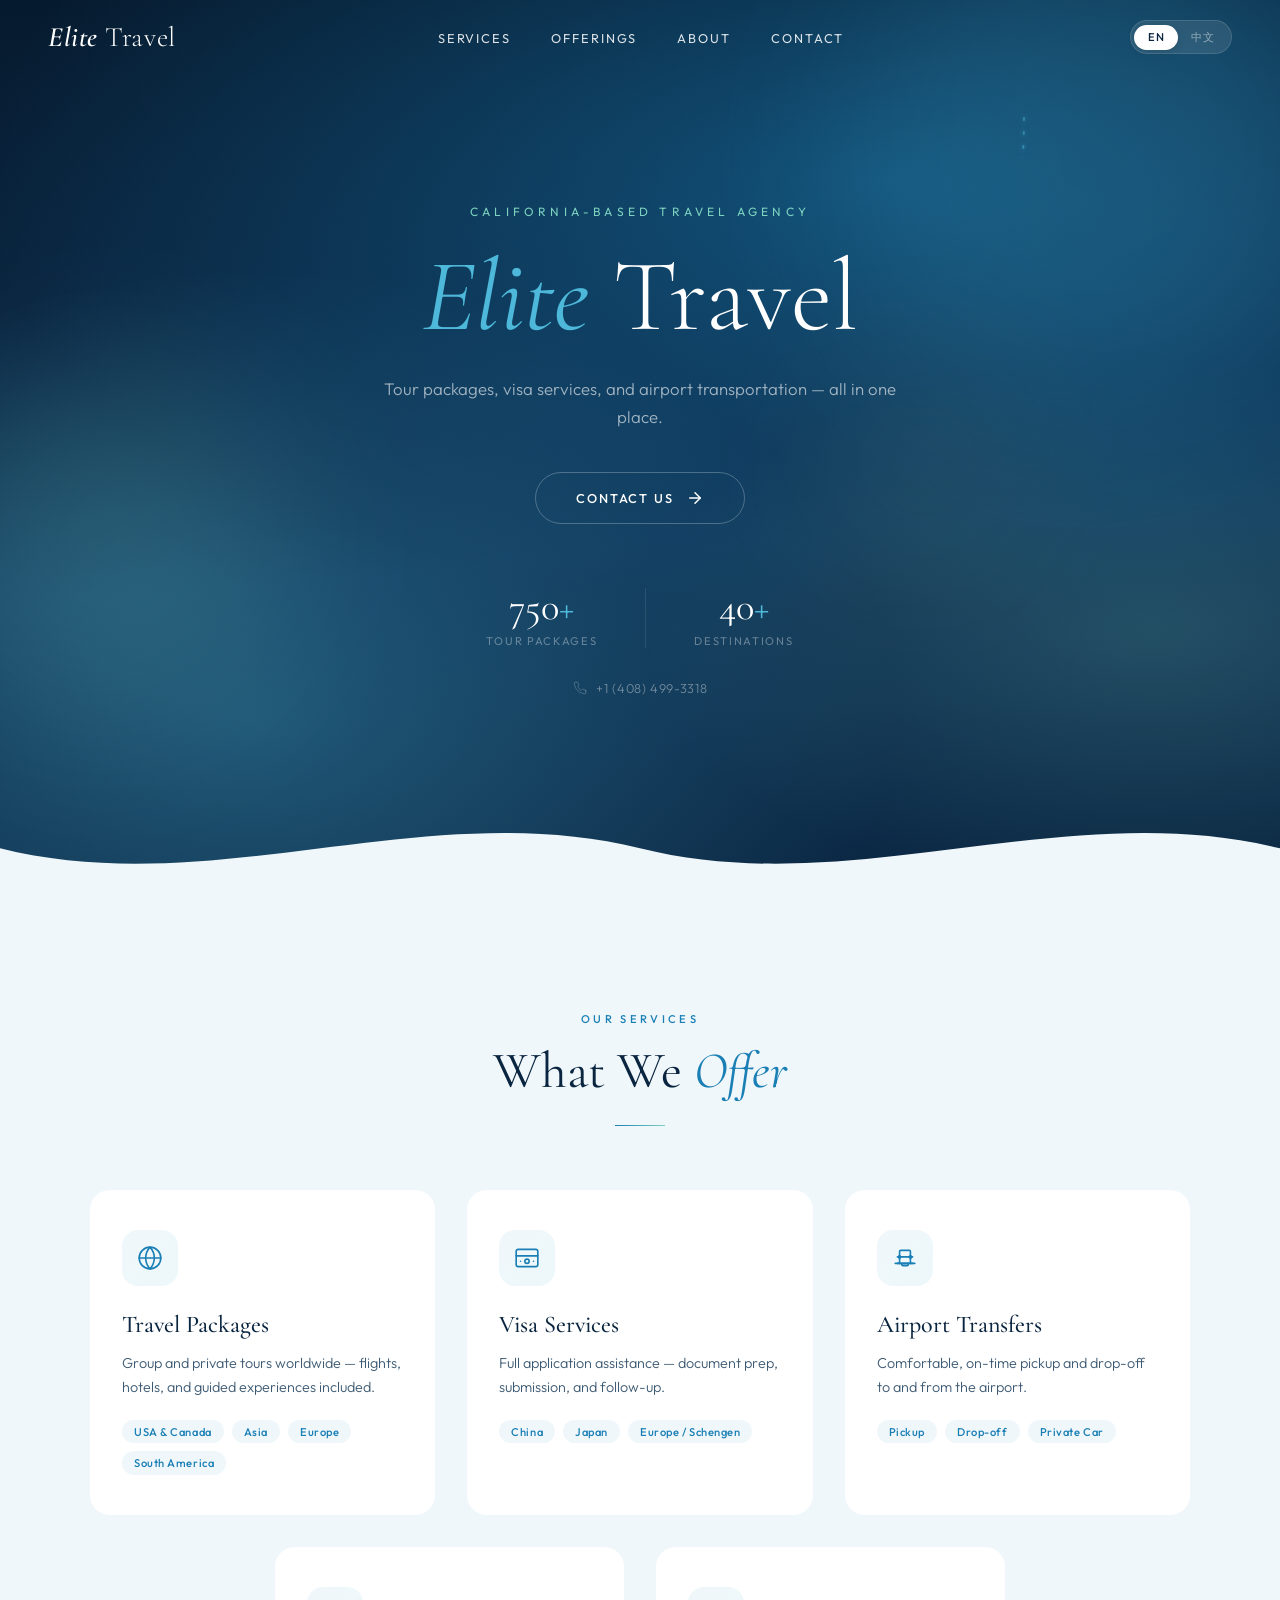
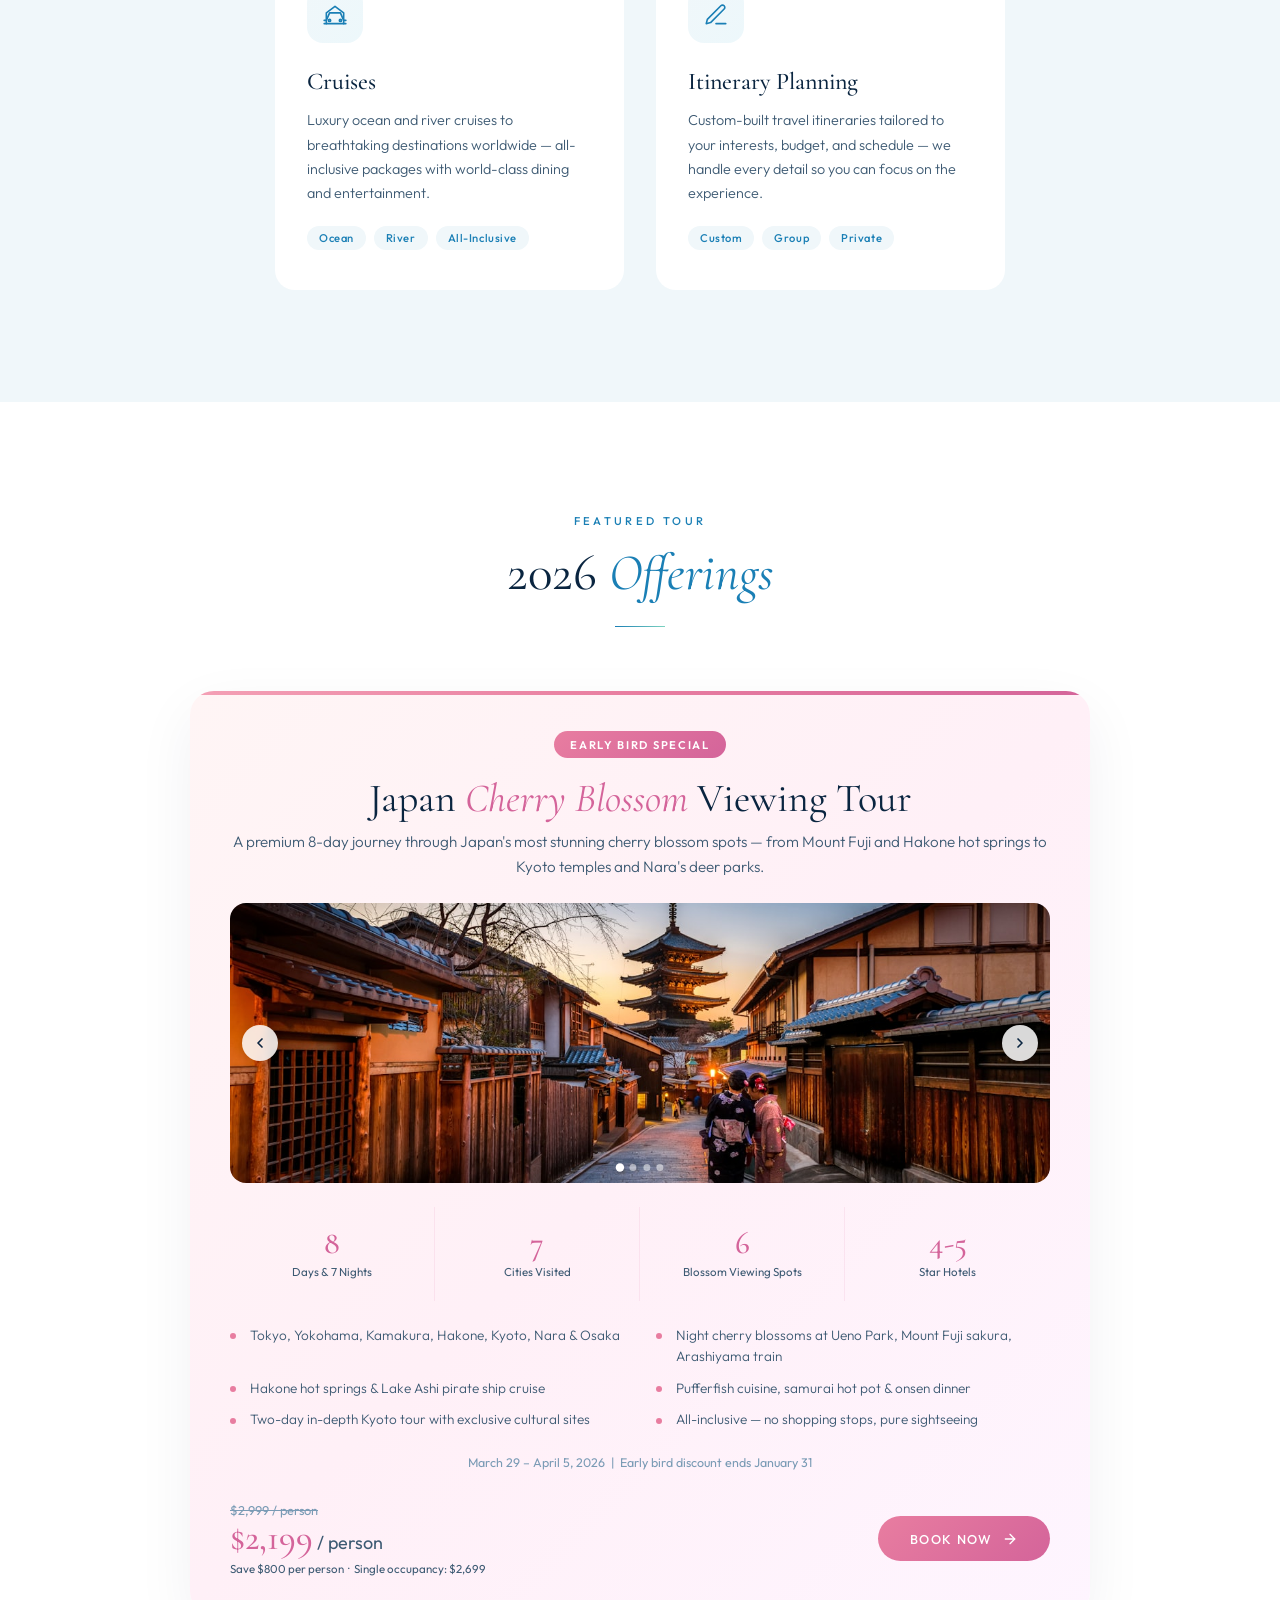
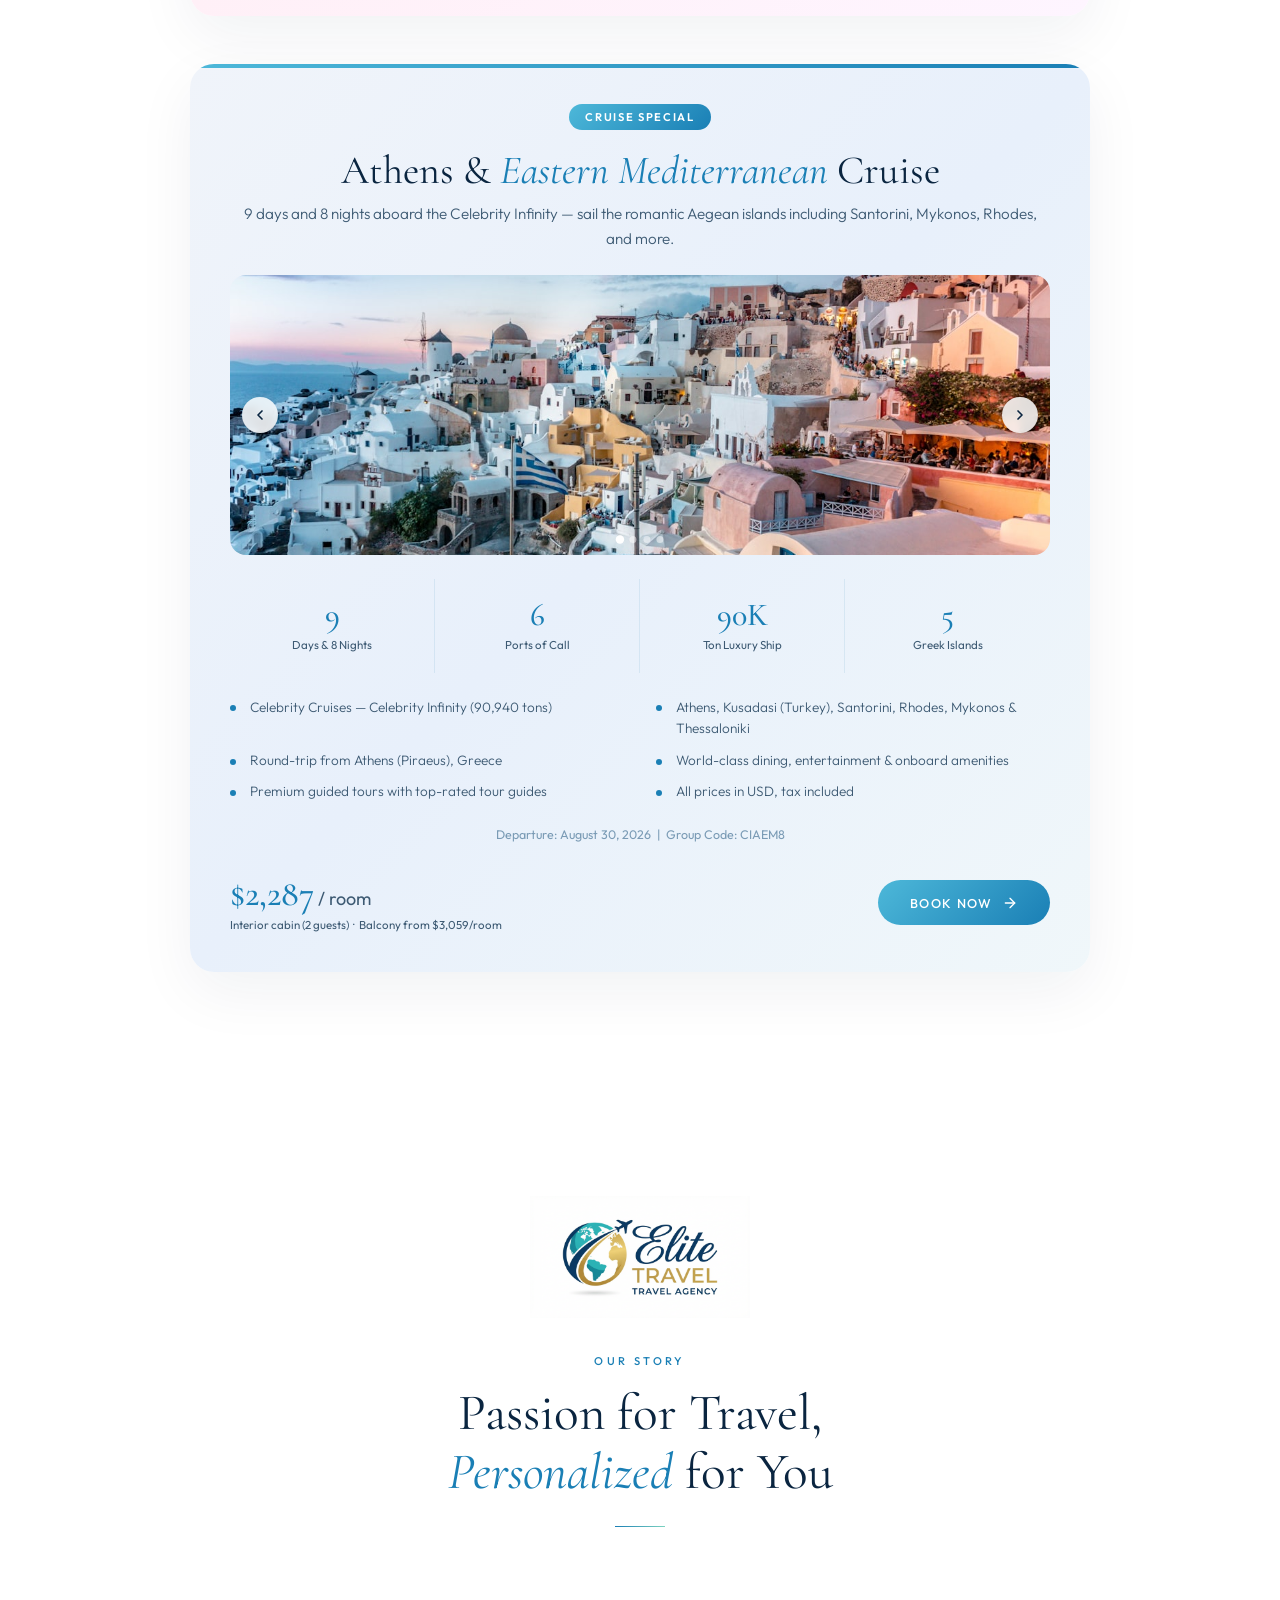
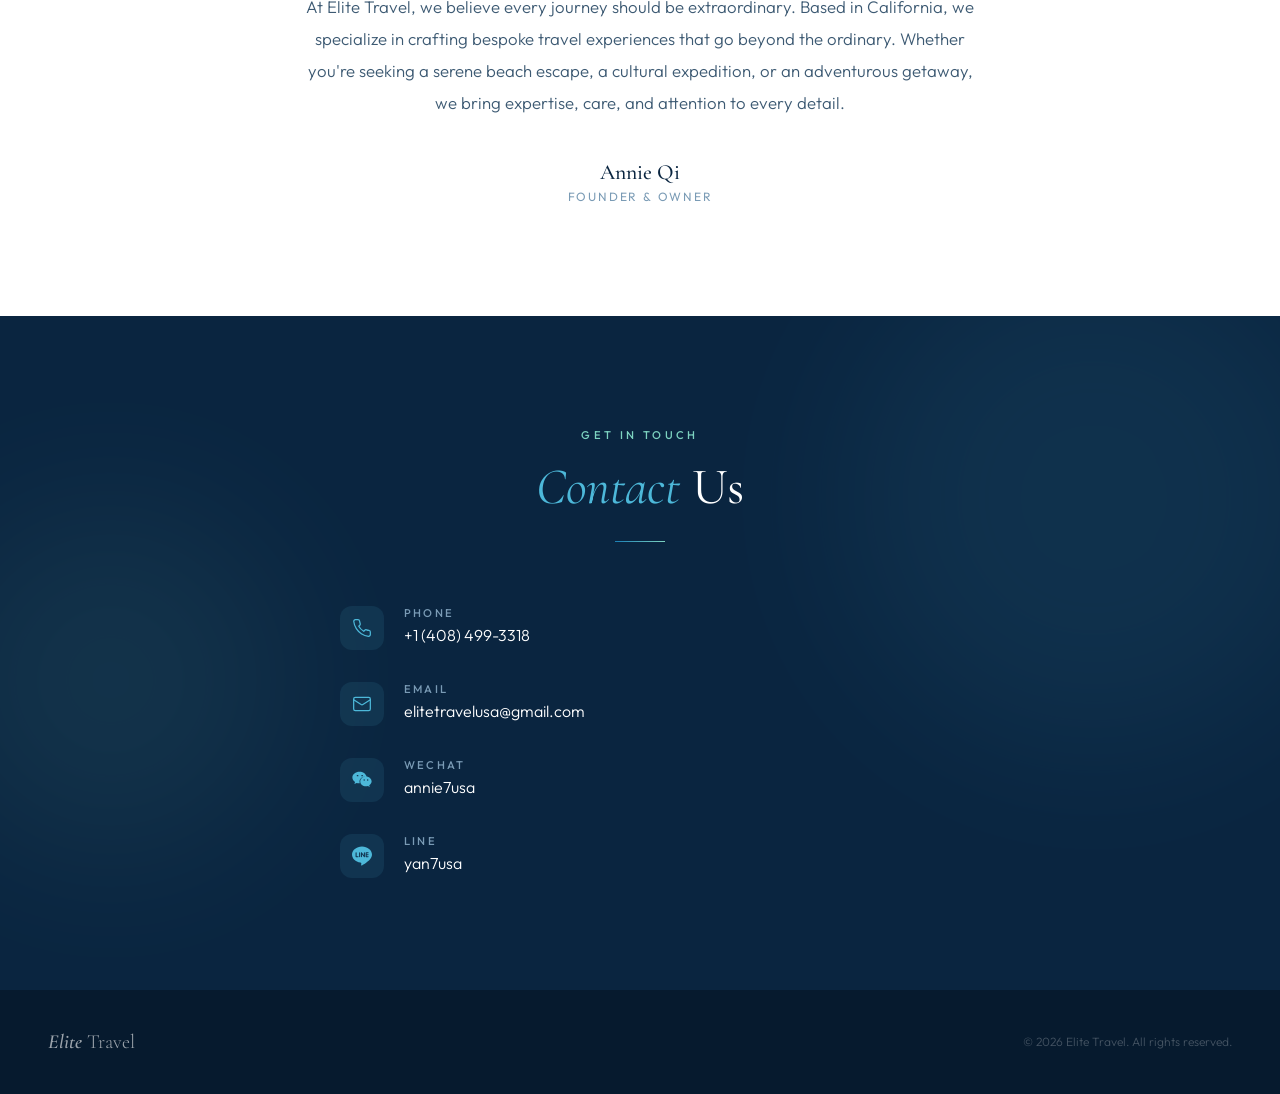
==== commit e7d436a9: "Add image carousels to Japan and Greece offering cards Co-Authored-By: Claude Opus 4.6 <noreply@anth" ====
--- a/index.html
+++ b/index.html
@@ -724,6 +724,96 @@
       .offering-highlights { padding: 0 1.5rem; }
     }
 
+    /* ===== OFFERING CAROUSEL ===== */
+    .offering-carousel {
+      position: relative;
+      width: 100%;
+      height: 280px;
+      overflow: hidden;
+      border-radius: 16px;
+      margin: 0 2.5rem 1.5rem;
+      width: calc(100% - 5rem);
+    }
+
+    .carousel-track {
+      display: flex;
+      height: 100%;
+      transition: transform 0.6s cubic-bezier(0.22, 1, 0.36, 1);
+    }
+
+    .carousel-slide {
+      min-width: 100%;
+      height: 100%;
+    }
+
+    .carousel-slide img {
+      width: 100%;
+      height: 100%;
+      object-fit: cover;
+    }
+
+    .carousel-btn {
+      position: absolute;
+      top: 50%;
+      transform: translateY(-50%);
+      width: 36px;
+      height: 36px;
+      border-radius: 50%;
+      border: none;
+      background: rgba(255, 255, 255, 0.85);
+      backdrop-filter: blur(4px);
+      cursor: pointer;
+      display: flex;
+      align-items: center;
+      justify-content: center;
+      color: var(--deep-ocean);
+      box-shadow: 0 2px 10px rgba(0, 0, 0, 0.15);
+      transition: all 0.3s;
+      z-index: 2;
+    }
+
+    .carousel-btn:hover {
+      background: var(--white);
+      box-shadow: 0 4px 16px rgba(0, 0, 0, 0.2);
+    }
+
+    .carousel-btn.prev { left: 0.75rem; }
+    .carousel-btn.next { right: 0.75rem; }
+
+    .carousel-dots {
+      position: absolute;
+      bottom: 0.75rem;
+      left: 50%;
+      transform: translateX(-50%);
+      display: flex;
+      gap: 0.4rem;
+      z-index: 2;
+    }
+
+    .carousel-dot {
+      width: 7px;
+      height: 7px;
+      border-radius: 50%;
+      border: none;
+      background: rgba(255, 255, 255, 0.5);
+      cursor: pointer;
+      padding: 0;
+      transition: all 0.3s;
+    }
+
+    .carousel-dot.active {
+      background: var(--white);
+      transform: scale(1.2);
+    }
+
+    @media (max-width: 700px) {
+      .offering-carousel {
+        margin: 0 1.5rem 1.5rem;
+        width: calc(100% - 3rem);
+        height: 200px;
+      }
+    }
+
     /* ===== OFFERING CARD BLUE VARIANT ===== */
     .offering-card.blue {
       background: linear-gradient(135deg, #f0f4fa 0%, #e8f0fb 50%, #f0f7fa 100%);
@@ -1252,6 +1342,18 @@
         <p class="offering-subtitle" data-en="A premium 8-day journey through Japan's most stunning cherry blossom spots — from Mount Fuji and Hakone hot springs to Kyoto temples and Nara's deer parks." data-cn="8天7夜日本顶级赏樱之旅——从富士山到箱根温泉，从京都寺庙到奈良小鹿，沉浸式体验日本春日之美。">A premium 8-day journey through Japan's most stunning cherry blossom spots — from Mount Fuji and Hakone hot springs to Kyoto temples and Nara's deer parks.</p>
       </div>
 
+      <div class="offering-carousel" data-carousel>
+        <div class="carousel-track">
+          <div class="carousel-slide"><img src="japan-cherry-blossoms-temple.jpg" alt="Cherry blossoms at temple"></div>
+          <div class="carousel-slide"><img src="japan-mt-fuji-cherry-blossoms.jpg" alt="Mt Fuji with cherry blossoms"></div>
+          <div class="carousel-slide"><img src="japan-kyoto-temple.jpg" alt="Kyoto temple"></div>
+          <div class="carousel-slide"><img src="japan-cherry-blossom-river.jpg" alt="Cherry blossom river"></div>
+        </div>
+        <button class="carousel-btn prev" aria-label="Previous"><svg width="16" height="16" viewBox="0 0 24 24" fill="none" stroke="currentColor" stroke-width="2.5" stroke-linecap="round" stroke-linejoin="round"><path d="m15 18-6-6 6-6"/></svg></button>
+        <button class="carousel-btn next" aria-label="Next"><svg width="16" height="16" viewBox="0 0 24 24" fill="none" stroke="currentColor" stroke-width="2.5" stroke-linecap="round" stroke-linejoin="round"><path d="m9 18 6-6-6-6"/></svg></button>
+        <div class="carousel-dots"></div>
+      </div>
+
       <div class="offering-highlights">
         <div class="offering-stat">
           <div class="offering-stat-number">8</div>
@@ -1302,6 +1404,18 @@
         <span class="offering-badge" data-en="Cruise Special" data-cn="邮轮特惠">Cruise Special</span>
         <h3 data-en-html="Athens &amp; <em>Eastern Mediterranean</em> Cruise" data-cn-html="希腊<em>爱琴海</em>邮轮之旅">Athens &amp; <em>Eastern Mediterranean</em> Cruise</h3>
         <p class="offering-subtitle" data-en="9 days and 8 nights aboard the Celebrity Infinity — sail the romantic Aegean islands including Santorini, Mykonos, Rhodes, and more." data-cn="乘坐名人无极号邮轮，9天8夜畅游浪漫爱琴海群岛——圣托里尼、米科诺斯、罗得岛等绝美目的地。">9 days and 8 nights aboard the Celebrity Infinity — sail the romantic Aegean islands including Santorini, Mykonos, Rhodes, and more.</p>
+      </div>
+
+      <div class="offering-carousel" data-carousel>
+        <div class="carousel-track">
+          <div class="carousel-slide"><img src="greece-santorini.jpg" alt="Santorini"></div>
+          <div class="carousel-slide"><img src="greece-mykonos.jpg" alt="Mykonos"></div>
+          <div class="carousel-slide"><img src="greece-mediterranean-sea.jpg" alt="Mediterranean Sea"></div>
+          <div class="carousel-slide"><img src="cruise-ship.jpg" alt="Cruise ship"></div>
+        </div>
+        <button class="carousel-btn prev" aria-label="Previous"><svg width="16" height="16" viewBox="0 0 24 24" fill="none" stroke="currentColor" stroke-width="2.5" stroke-linecap="round" stroke-linejoin="round"><path d="m15 18-6-6 6-6"/></svg></button>
+        <button class="carousel-btn next" aria-label="Next"><svg width="16" height="16" viewBox="0 0 24 24" fill="none" stroke="currentColor" stroke-width="2.5" stroke-linecap="round" stroke-linejoin="round"><path d="m9 18 6-6-6-6"/></svg></button>
+        <div class="carousel-dots"></div>
       </div>
 
       <div class="offering-highlights">
@@ -1705,6 +1819,42 @@
         updatePlane();
       });
     })();
+
+    // Carousels
+    document.querySelectorAll('[data-carousel]').forEach(carousel => {
+      const track = carousel.querySelector('.carousel-track');
+      const slides = carousel.querySelectorAll('.carousel-slide');
+      const dotsContainer = carousel.querySelector('.carousel-dots');
+      const prevBtn = carousel.querySelector('.prev');
+      const nextBtn = carousel.querySelector('.next');
+      let current = 0;
+      let autoInterval;
+
+      slides.forEach((_, i) => {
+        const dot = document.createElement('button');
+        dot.className = 'carousel-dot' + (i === 0 ? ' active' : '');
+        dot.addEventListener('click', () => goTo(i));
+        dotsContainer.appendChild(dot);
+      });
+
+      function goTo(index) {
+        current = (index + slides.length) % slides.length;
+        track.style.transform = 'translateX(-' + (current * 100) + '%)';
+        dotsContainer.querySelectorAll('.carousel-dot').forEach((d, i) => {
+          d.classList.toggle('active', i === current);
+        });
+      }
+
+      prevBtn.addEventListener('click', () => { goTo(current - 1); resetAuto(); });
+      nextBtn.addEventListener('click', () => { goTo(current + 1); resetAuto(); });
+
+      function resetAuto() {
+        clearInterval(autoInterval);
+        autoInterval = setInterval(() => goTo(current + 1), 5000);
+      }
+
+      autoInterval = setInterval(() => goTo(current + 1), 5000);
+    });
   </script>
 
 </body>
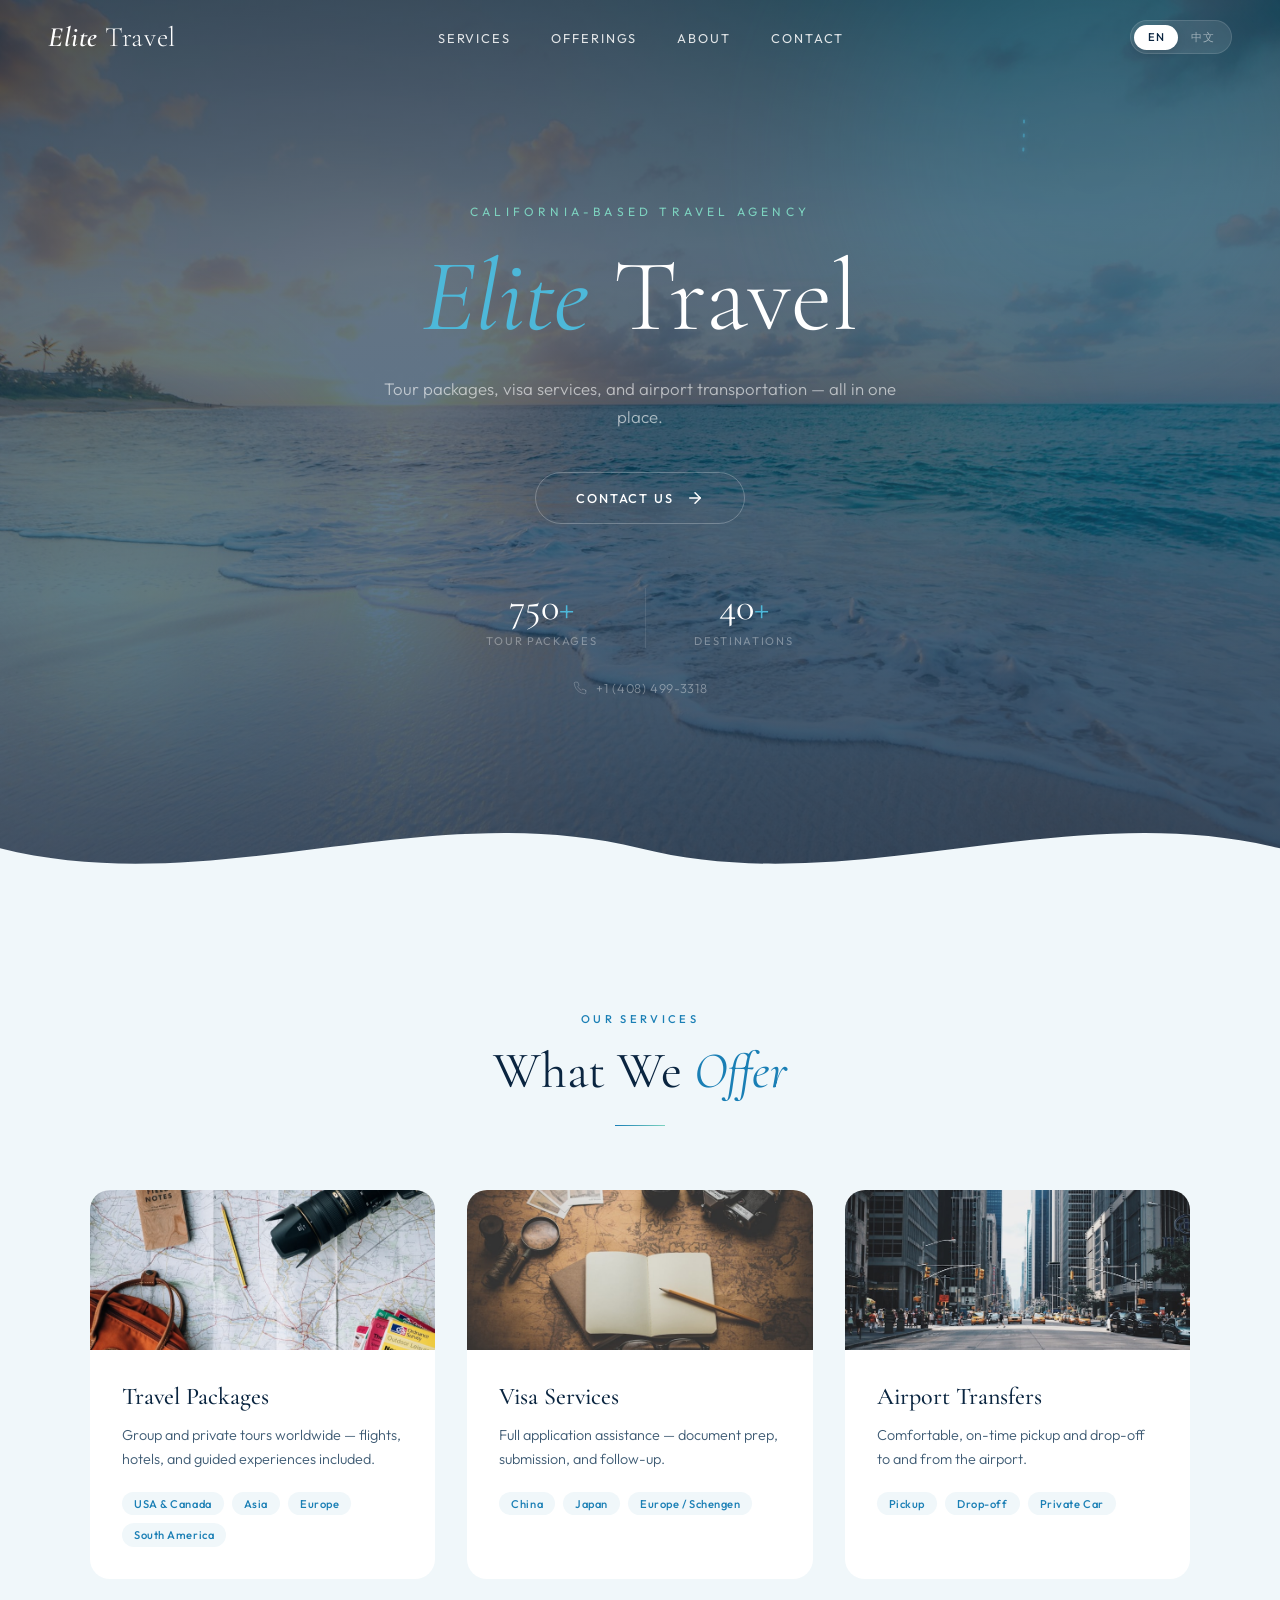
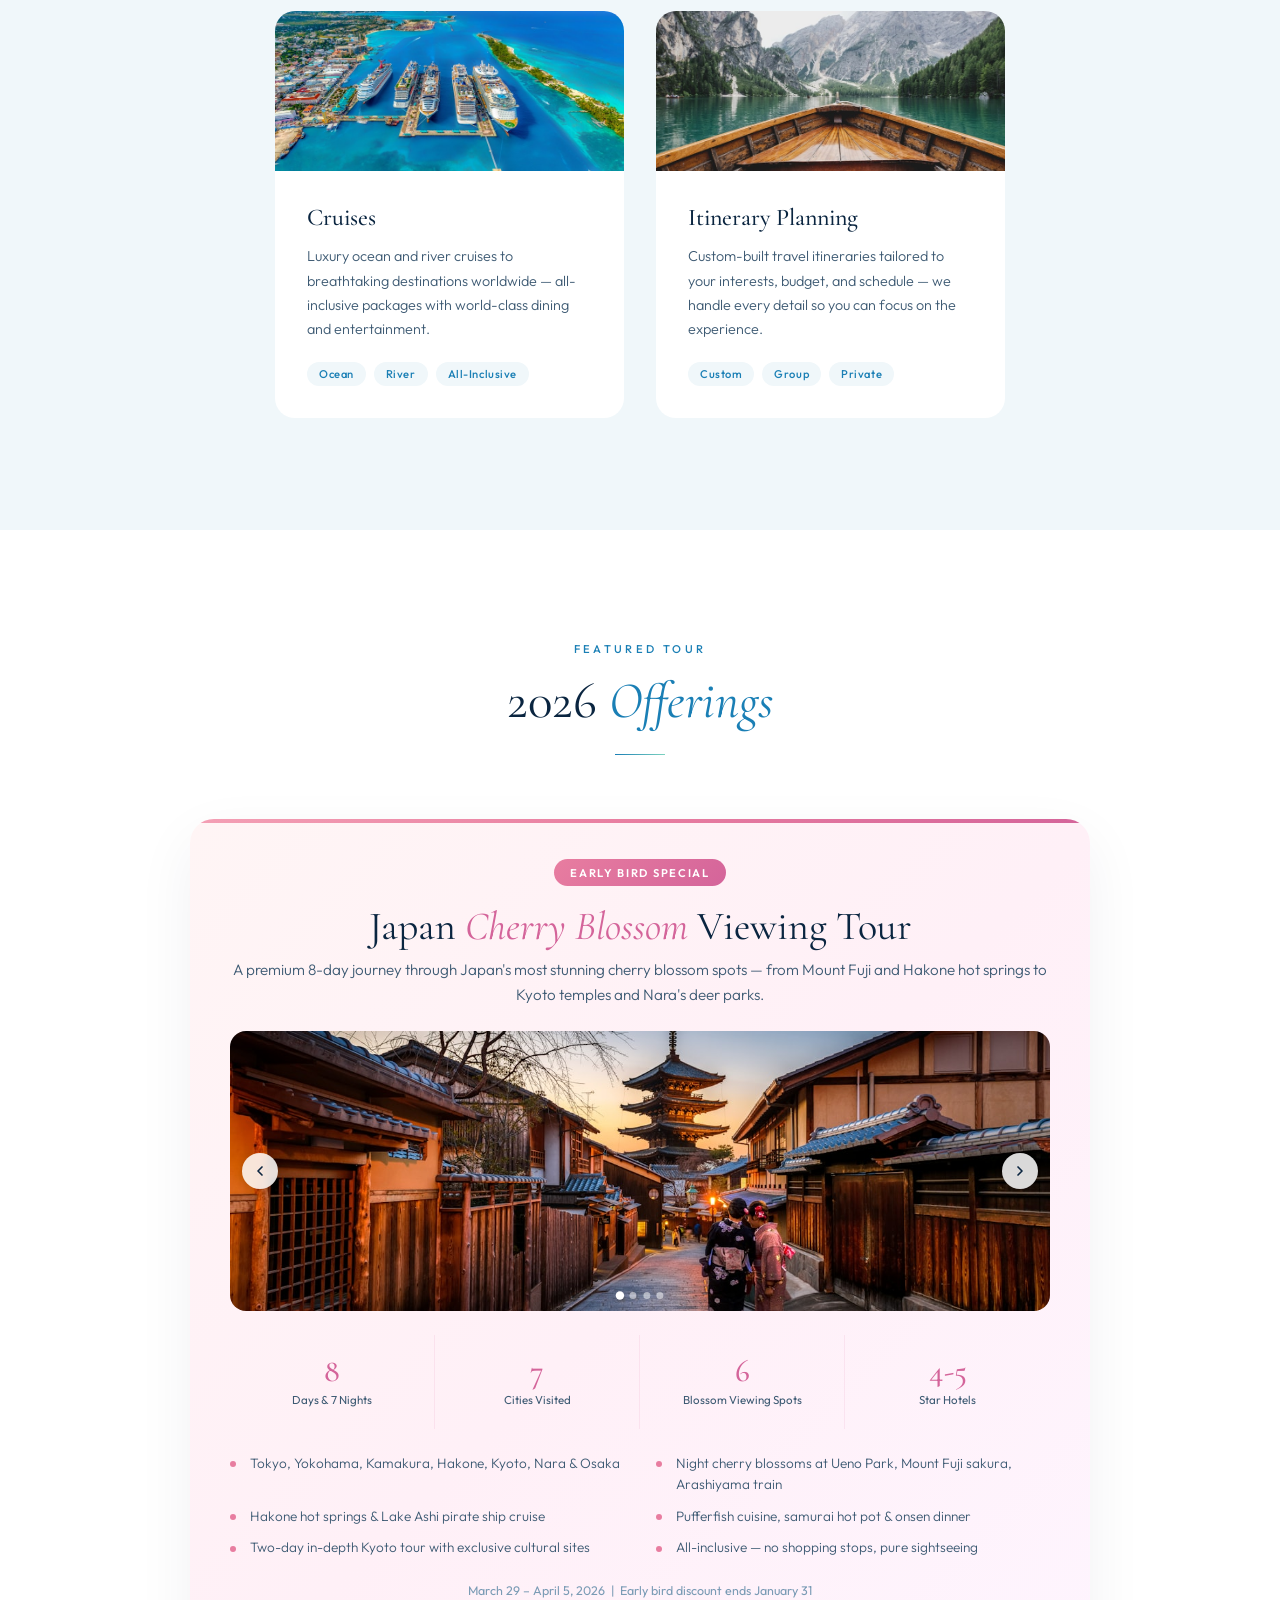
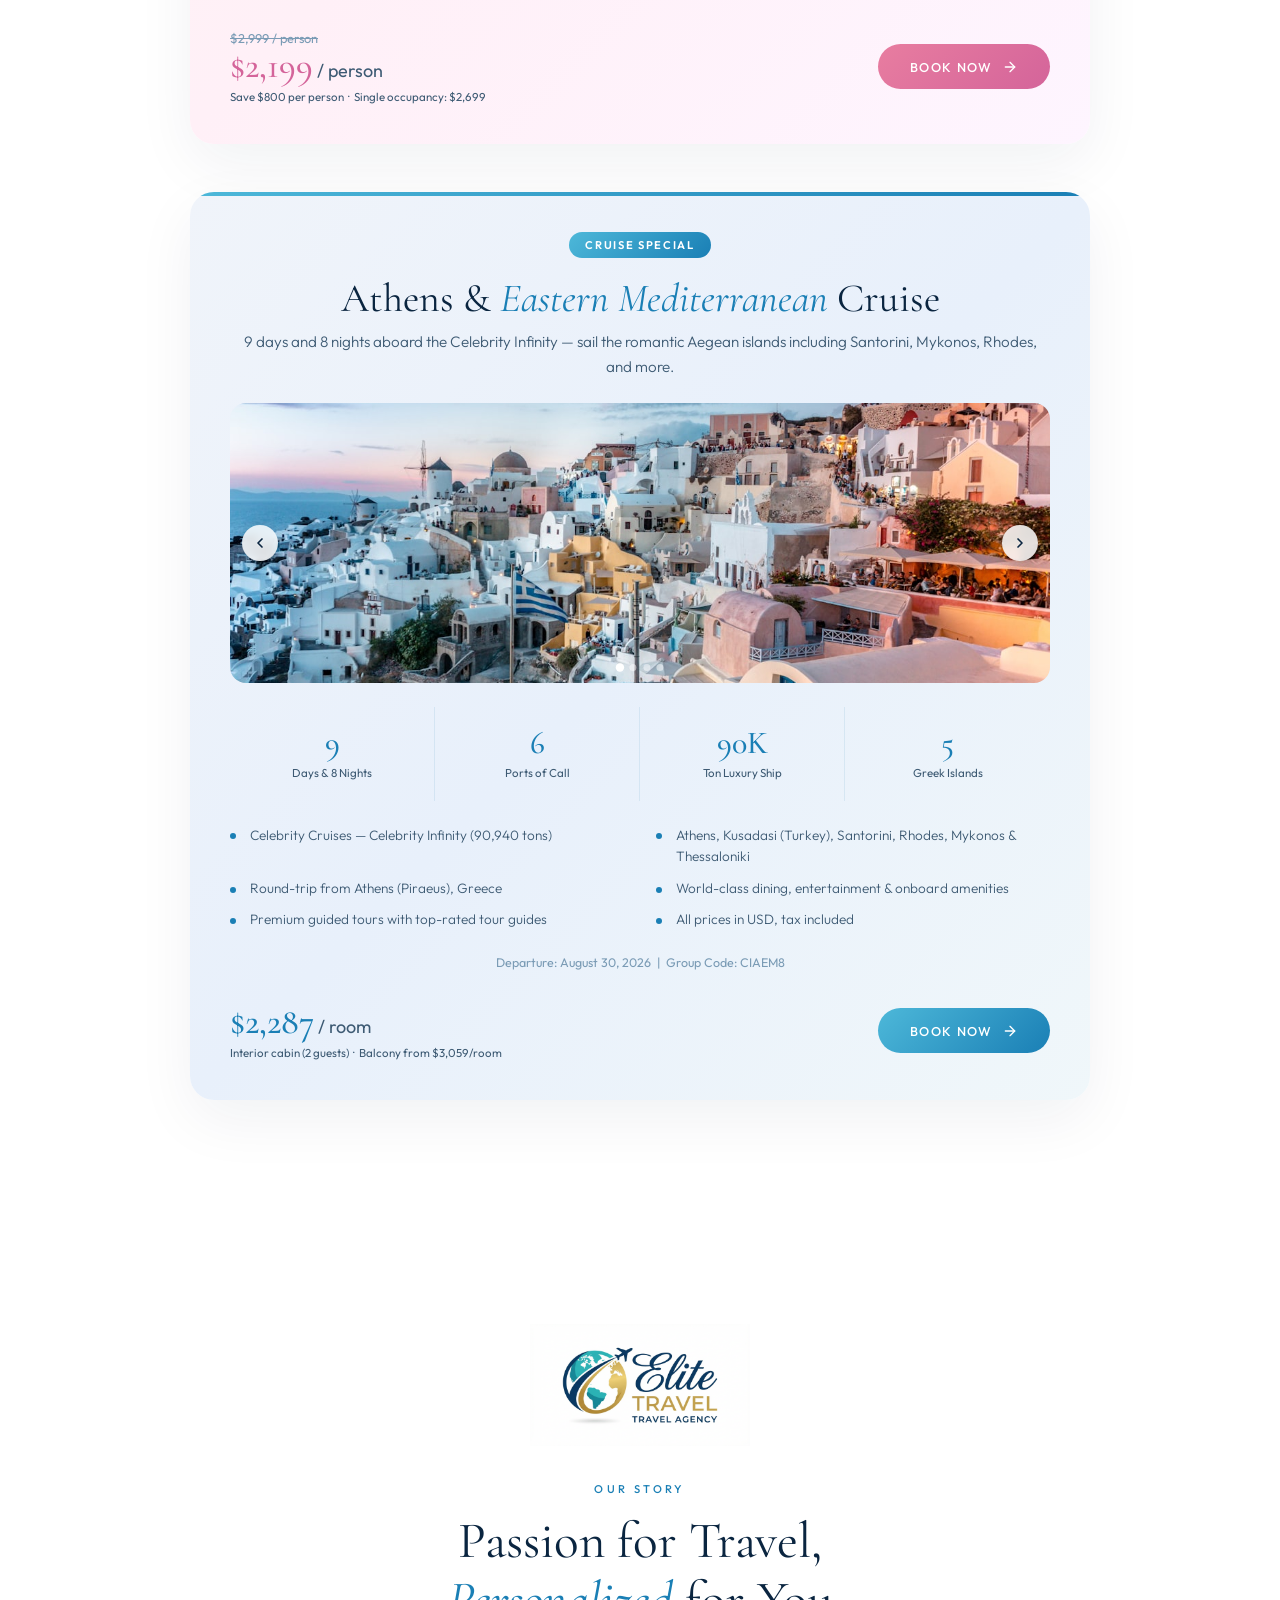
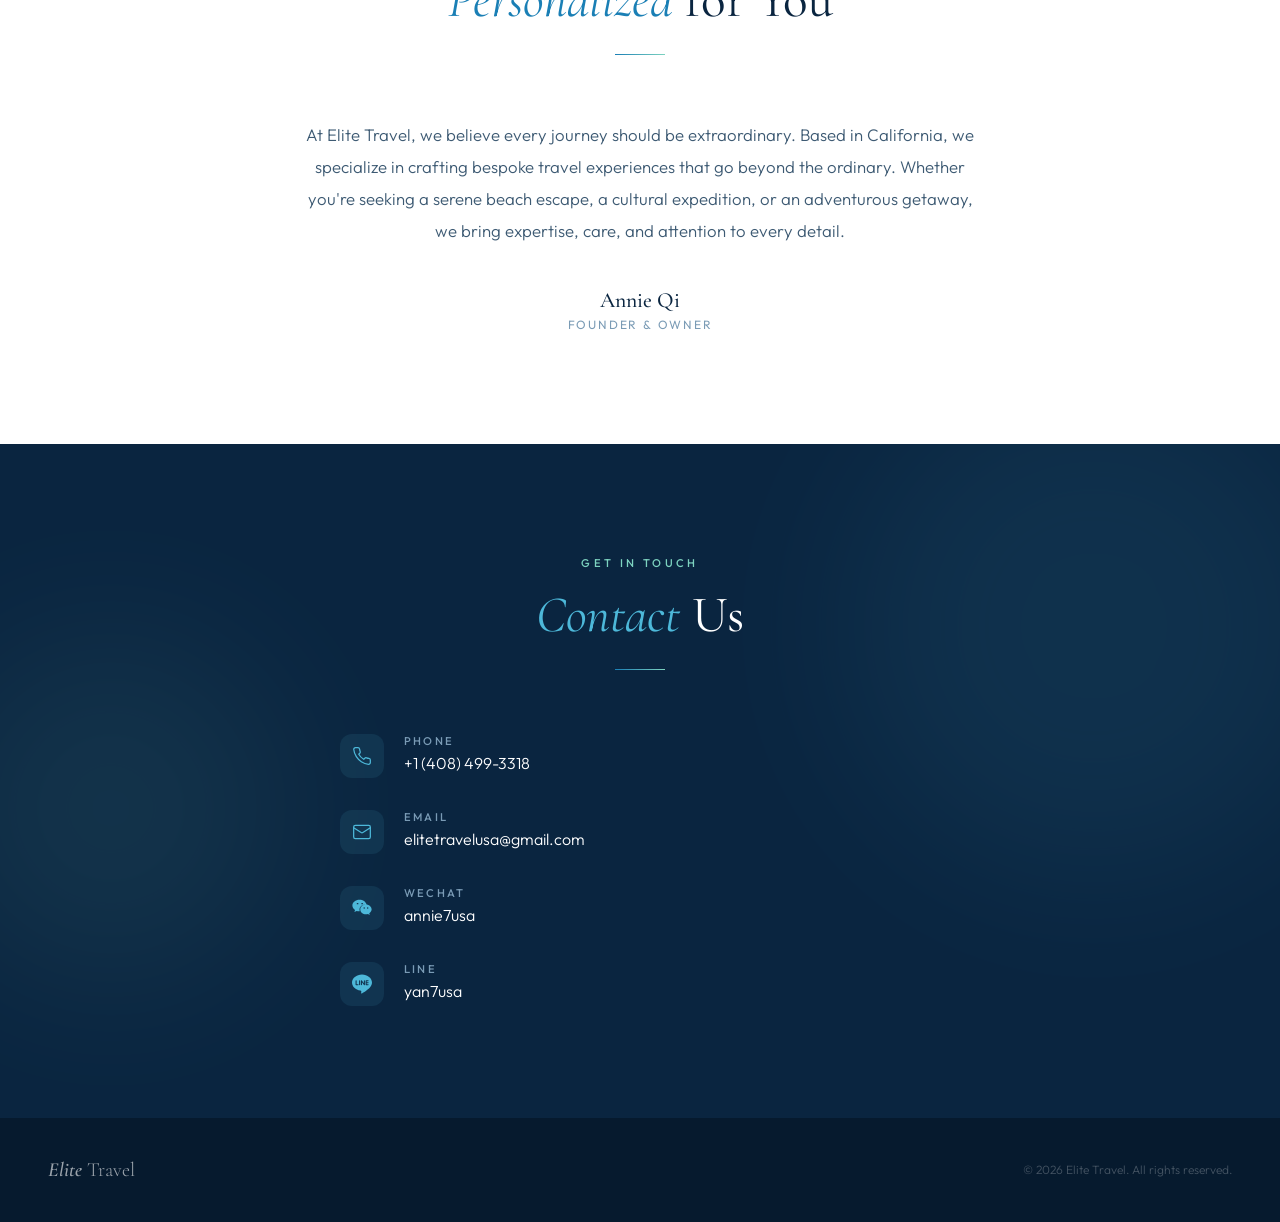
==== commit 5eef251b: "Add hero background and service card images Co-Authored-By: Claude Opus 4.6 <noreply@anthropic.com>" ====
--- a/index.html
+++ b/index.html
@@ -193,10 +193,8 @@
       position: absolute;
       inset: 0;
       background:
-        radial-gradient(ellipse 120% 80% at 70% 20%, rgba(26, 127, 181, 0.5), transparent 60%),
-        radial-gradient(ellipse 100% 100% at 20% 80%, rgba(77, 184, 217, 0.3), transparent 50%),
-        radial-gradient(ellipse 80% 60% at 90% 70%, rgba(125, 211, 192, 0.2), transparent 50%),
-        linear-gradient(175deg, #061a2e 0%, #0a2540 30%, #0e3355 60%, #0a2540 100%);
+        linear-gradient(175deg, rgba(6, 26, 46, 0.7) 0%, rgba(10, 37, 64, 0.6) 30%, rgba(14, 51, 85, 0.65) 60%, rgba(10, 37, 64, 0.8) 100%),
+        url('hero-bg.jpg') center/cover no-repeat;
       animation: bgShift 20s ease-in-out infinite alternate;
     }
 
@@ -453,11 +451,21 @@
     .service-card {
       background: var(--white);
       border-radius: 20px;
-      padding: 2.5rem 2rem;
+      padding: 0;
       position: relative;
       overflow: hidden;
       transition: all 0.5s cubic-bezier(0.22, 1, 0.36, 1);
       cursor: default;
+    }
+
+    .service-card-img {
+      width: 100%;
+      height: 160px;
+      object-fit: cover;
+    }
+
+    .service-card-body {
+      padding: 1.75rem 2rem 2rem;
     }
 
     .service-card::before {
@@ -482,7 +490,7 @@
       height: 56px;
       border-radius: 16px;
       background: linear-gradient(135deg, var(--pearl), rgba(77, 184, 217, 0.1));
-      display: flex;
+      display: none;
       align-items: center;
       justify-content: center;
       margin-bottom: 1.5rem;
@@ -1254,42 +1262,42 @@
     <div class="services-grid">
 
       <div class="service-card reveal reveal-delay-1">
-        <div class="service-icon">
-          <svg width="26" height="26" viewBox="0 0 24 24" fill="none" stroke="currentColor" stroke-width="1.5" stroke-linecap="round" stroke-linejoin="round"><circle cx="12" cy="12" r="10"/><path d="M2 12h20"/><path d="M12 2a15.3 15.3 0 0 1 4 10 15.3 15.3 0 0 1-4 10 15.3 15.3 0 0 1-4-10 15.3 15.3 0 0 1 4-10z"/></svg>
-        </div>
-        <h3 data-en="Travel Packages" data-cn="旅游套餐">Travel Packages</h3>
-        <p data-en="Group and private tours worldwide — flights, hotels, and guided experiences included." data-cn="全球团体和私人旅游——涵盖机票、酒店和导游体验。">Group and private tours worldwide — flights, hotels, and guided experiences included.</p>
-        <div class="service-tags">
-          <span class="service-tag" data-en="USA &amp; Canada" data-cn="美国和加拿大">USA &amp; Canada</span>
-          <span class="service-tag" data-en="Asia" data-cn="亚洲">Asia</span>
-          <span class="service-tag" data-en="Europe" data-cn="欧洲">Europe</span>
-          <span class="service-tag" data-en="South America" data-cn="南美洲">South America</span>
+        <img src="service-travel.jpg" alt="Travel Packages" class="service-card-img">
+        <div class="service-card-body">
+          <h3 data-en="Travel Packages" data-cn="旅游套餐">Travel Packages</h3>
+          <p data-en="Group and private tours worldwide — flights, hotels, and guided experiences included." data-cn="全球团体和私人旅游——涵盖机票、酒店和导游体验。">Group and private tours worldwide — flights, hotels, and guided experiences included.</p>
+          <div class="service-tags">
+            <span class="service-tag" data-en="USA &amp; Canada" data-cn="美国和加拿大">USA &amp; Canada</span>
+            <span class="service-tag" data-en="Asia" data-cn="亚洲">Asia</span>
+            <span class="service-tag" data-en="Europe" data-cn="欧洲">Europe</span>
+            <span class="service-tag" data-en="South America" data-cn="南美洲">South America</span>
+          </div>
         </div>
       </div>
 
       <div class="service-card reveal reveal-delay-2">
-        <div class="service-icon">
-          <svg width="26" height="26" viewBox="0 0 24 24" fill="none" stroke="currentColor" stroke-width="1.5" stroke-linecap="round" stroke-linejoin="round"><rect x="2" y="4" width="20" height="16" rx="2"/><path d="M2 10h20"/><circle cx="12" cy="15" r="2"/><path d="M6 15h.01"/><path d="M18 15h.01"/></svg>
-        </div>
-        <h3 data-en="Visa Services" data-cn="签证服务">Visa Services</h3>
-        <p data-en="Full application assistance — document prep, submission, and follow-up." data-cn="全程申请协助——材料准备、提交和后续跟进。">Full application assistance — document prep, submission, and follow-up.</p>
-        <div class="service-tags">
-          <span class="service-tag" data-en="China" data-cn="中国">China</span>
-          <span class="service-tag" data-en="Japan" data-cn="日本">Japan</span>
-          <span class="service-tag" data-en="Europe / Schengen" data-cn="欧洲/申根">Europe / Schengen</span>
+        <img src="service-visa.jpg" alt="Visa Services" class="service-card-img">
+        <div class="service-card-body">
+          <h3 data-en="Visa Services" data-cn="签证服务">Visa Services</h3>
+          <p data-en="Full application assistance — document prep, submission, and follow-up." data-cn="全程申请协助——材料准备、提交和后续跟进。">Full application assistance — document prep, submission, and follow-up.</p>
+          <div class="service-tags">
+            <span class="service-tag" data-en="China" data-cn="中国">China</span>
+            <span class="service-tag" data-en="Japan" data-cn="日本">Japan</span>
+            <span class="service-tag" data-en="Europe / Schengen" data-cn="欧洲/申根">Europe / Schengen</span>
+          </div>
         </div>
       </div>
 
       <div class="service-card reveal reveal-delay-3">
-        <div class="service-icon">
-          <svg width="26" height="26" viewBox="0 0 24 24" fill="none" stroke="currentColor" stroke-width="1.5" stroke-linecap="round" stroke-linejoin="round"><path d="M5 17h2m10 0h2"/><path d="M9 17H7V6a1 1 0 0 1 1-1h8a1 1 0 0 1 1 1v11h-2"/><rect x="9" y="17" width="6" height="2" rx="1"/><circle cx="7" cy="11" r="1"/><circle cx="17" cy="11" r="1"/><path d="M5 11h14"/><path d="M3 17h18"/></svg>
-        </div>
-        <h3 data-en="Airport Transfers" data-cn="机场接送">Airport Transfers</h3>
-        <p data-en="Comfortable, on-time pickup and drop-off to and from the airport." data-cn="舒适准时的机场接送服务。">Comfortable, on-time pickup and drop-off to and from the airport.</p>
-        <div class="service-tags">
-          <span class="service-tag" data-en="Pickup" data-cn="接机">Pickup</span>
-          <span class="service-tag" data-en="Drop-off" data-cn="送机">Drop-off</span>
-          <span class="service-tag" data-en="Private Car" data-cn="专车">Private Car</span>
+        <img src="service-airport.jpg" alt="Airport Transfers" class="service-card-img">
+        <div class="service-card-body">
+          <h3 data-en="Airport Transfers" data-cn="机场接送">Airport Transfers</h3>
+          <p data-en="Comfortable, on-time pickup and drop-off to and from the airport." data-cn="舒适准时的机场接送服务。">Comfortable, on-time pickup and drop-off to and from the airport.</p>
+          <div class="service-tags">
+            <span class="service-tag" data-en="Pickup" data-cn="接机">Pickup</span>
+            <span class="service-tag" data-en="Drop-off" data-cn="送机">Drop-off</span>
+            <span class="service-tag" data-en="Private Car" data-cn="专车">Private Car</span>
+          </div>
         </div>
       </div>
 
@@ -1297,28 +1305,28 @@
     <div class="services-grid-row2">
 
       <div class="service-card reveal reveal-delay-4">
-        <div class="service-icon">
-          <svg width="26" height="26" viewBox="0 0 24 24" fill="none" stroke="currentColor" stroke-width="1.5" stroke-linecap="round" stroke-linejoin="round"><path d="M2 20h20"/><path d="M4 20V10l8-6 8 6v10"/><path d="M2 17h2l3-7h10l3 7h2"/><circle cx="7" cy="17" r="1"/><circle cx="17" cy="17" r="1"/></svg>
-        </div>
-        <h3 data-en="Cruises" data-cn="邮轮旅游">Cruises</h3>
-        <p data-en="Luxury ocean and river cruises to breathtaking destinations worldwide — all-inclusive packages with world-class dining and entertainment." data-cn="豪华海洋及河流邮轮之旅，前往世界各地的绝美目的地——全包套餐，享受世界级餐饮和娱乐。">Luxury ocean and river cruises to breathtaking destinations worldwide — all-inclusive packages with world-class dining and entertainment.</p>
-        <div class="service-tags">
-          <span class="service-tag" data-en="Ocean" data-cn="海洋邮轮">Ocean</span>
-          <span class="service-tag" data-en="River" data-cn="河流邮轮">River</span>
-          <span class="service-tag" data-en="All-Inclusive" data-cn="全包">All-Inclusive</span>
+        <img src="service-cruise.jpg" alt="Cruises" class="service-card-img">
+        <div class="service-card-body">
+          <h3 data-en="Cruises" data-cn="邮轮旅游">Cruises</h3>
+          <p data-en="Luxury ocean and river cruises to breathtaking destinations worldwide — all-inclusive packages with world-class dining and entertainment." data-cn="豪华海洋及河流邮轮之旅，前往世界各地的绝美目的地——全包套餐，享受世界级餐饮和娱乐。">Luxury ocean and river cruises to breathtaking destinations worldwide — all-inclusive packages with world-class dining and entertainment.</p>
+          <div class="service-tags">
+            <span class="service-tag" data-en="Ocean" data-cn="海洋邮轮">Ocean</span>
+            <span class="service-tag" data-en="River" data-cn="河流邮轮">River</span>
+            <span class="service-tag" data-en="All-Inclusive" data-cn="全包">All-Inclusive</span>
+          </div>
         </div>
       </div>
 
       <div class="service-card reveal reveal-delay-5">
-        <div class="service-icon">
-          <svg width="26" height="26" viewBox="0 0 24 24" fill="none" stroke="currentColor" stroke-width="1.5" stroke-linecap="round" stroke-linejoin="round"><path d="M12 20h9"/><path d="M16.5 3.5a2.121 2.121 0 1 1 3 3L7 19l-4 1 1-4L16.5 3.5z"/></svg>
-        </div>
-        <h3 data-en="Itinerary Planning" data-cn="行程规划">Itinerary Planning</h3>
-        <p data-en="Custom-built travel itineraries tailored to your interests, budget, and schedule — we handle every detail so you can focus on the experience." data-cn="根据您的兴趣、预算和时间量身定制旅行行程——我们处理每一个细节，让您专注享受旅途。">Custom-built travel itineraries tailored to your interests, budget, and schedule — we handle every detail so you can focus on the experience.</p>
-        <div class="service-tags">
-          <span class="service-tag" data-en="Custom" data-cn="定制">Custom</span>
-          <span class="service-tag" data-en="Group" data-cn="团体">Group</span>
-          <span class="service-tag" data-en="Private" data-cn="私人">Private</span>
+        <img src="service-itinerary.jpg" alt="Itinerary Planning" class="service-card-img">
+        <div class="service-card-body">
+          <h3 data-en="Itinerary Planning" data-cn="行程规划">Itinerary Planning</h3>
+          <p data-en="Custom-built travel itineraries tailored to your interests, budget, and schedule — we handle every detail so you can focus on the experience." data-cn="根据您的兴趣、预算和时间量身定制旅行行程——我们处理每一个细节，让您专注享受旅途。">Custom-built travel itineraries tailored to your interests, budget, and schedule — we handle every detail so you can focus on the experience.</p>
+          <div class="service-tags">
+            <span class="service-tag" data-en="Custom" data-cn="定制">Custom</span>
+            <span class="service-tag" data-en="Group" data-cn="团体">Group</span>
+            <span class="service-tag" data-en="Private" data-cn="私人">Private</span>
+          </div>
         </div>
       </div>
 
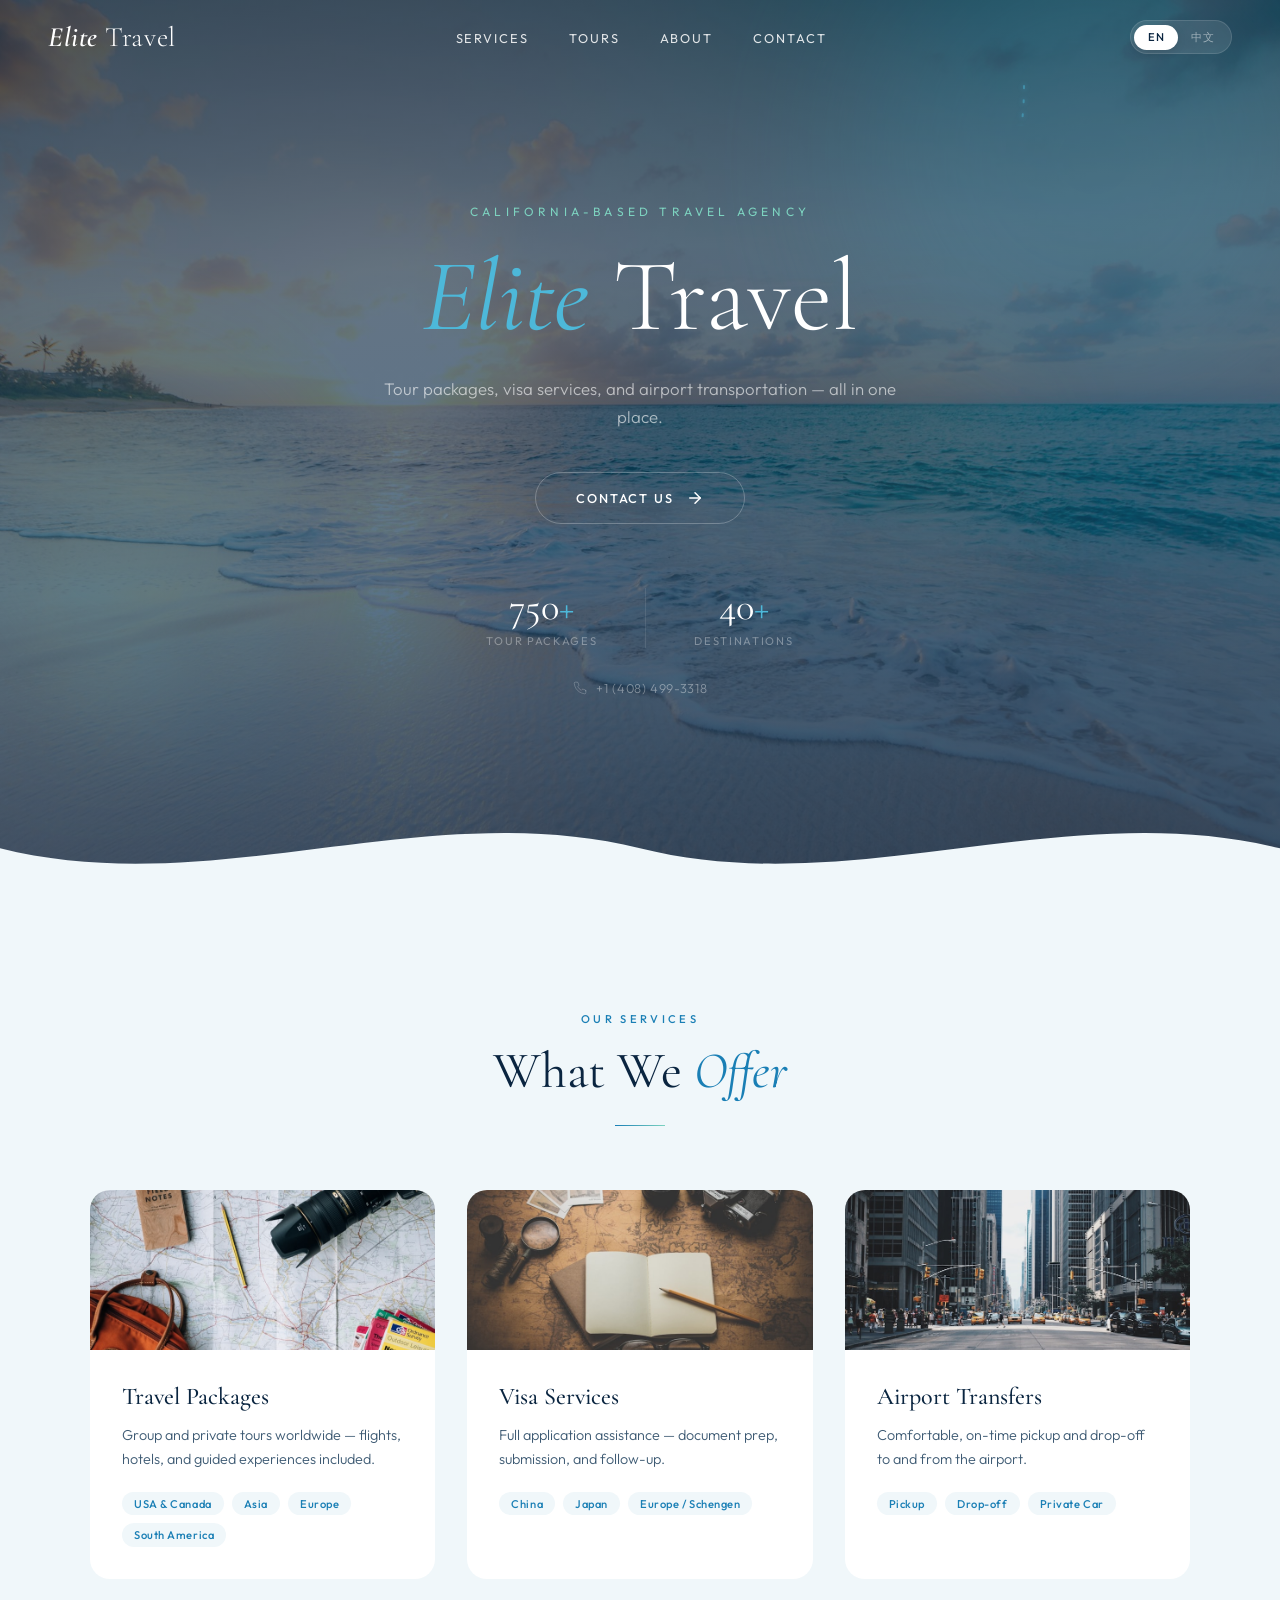
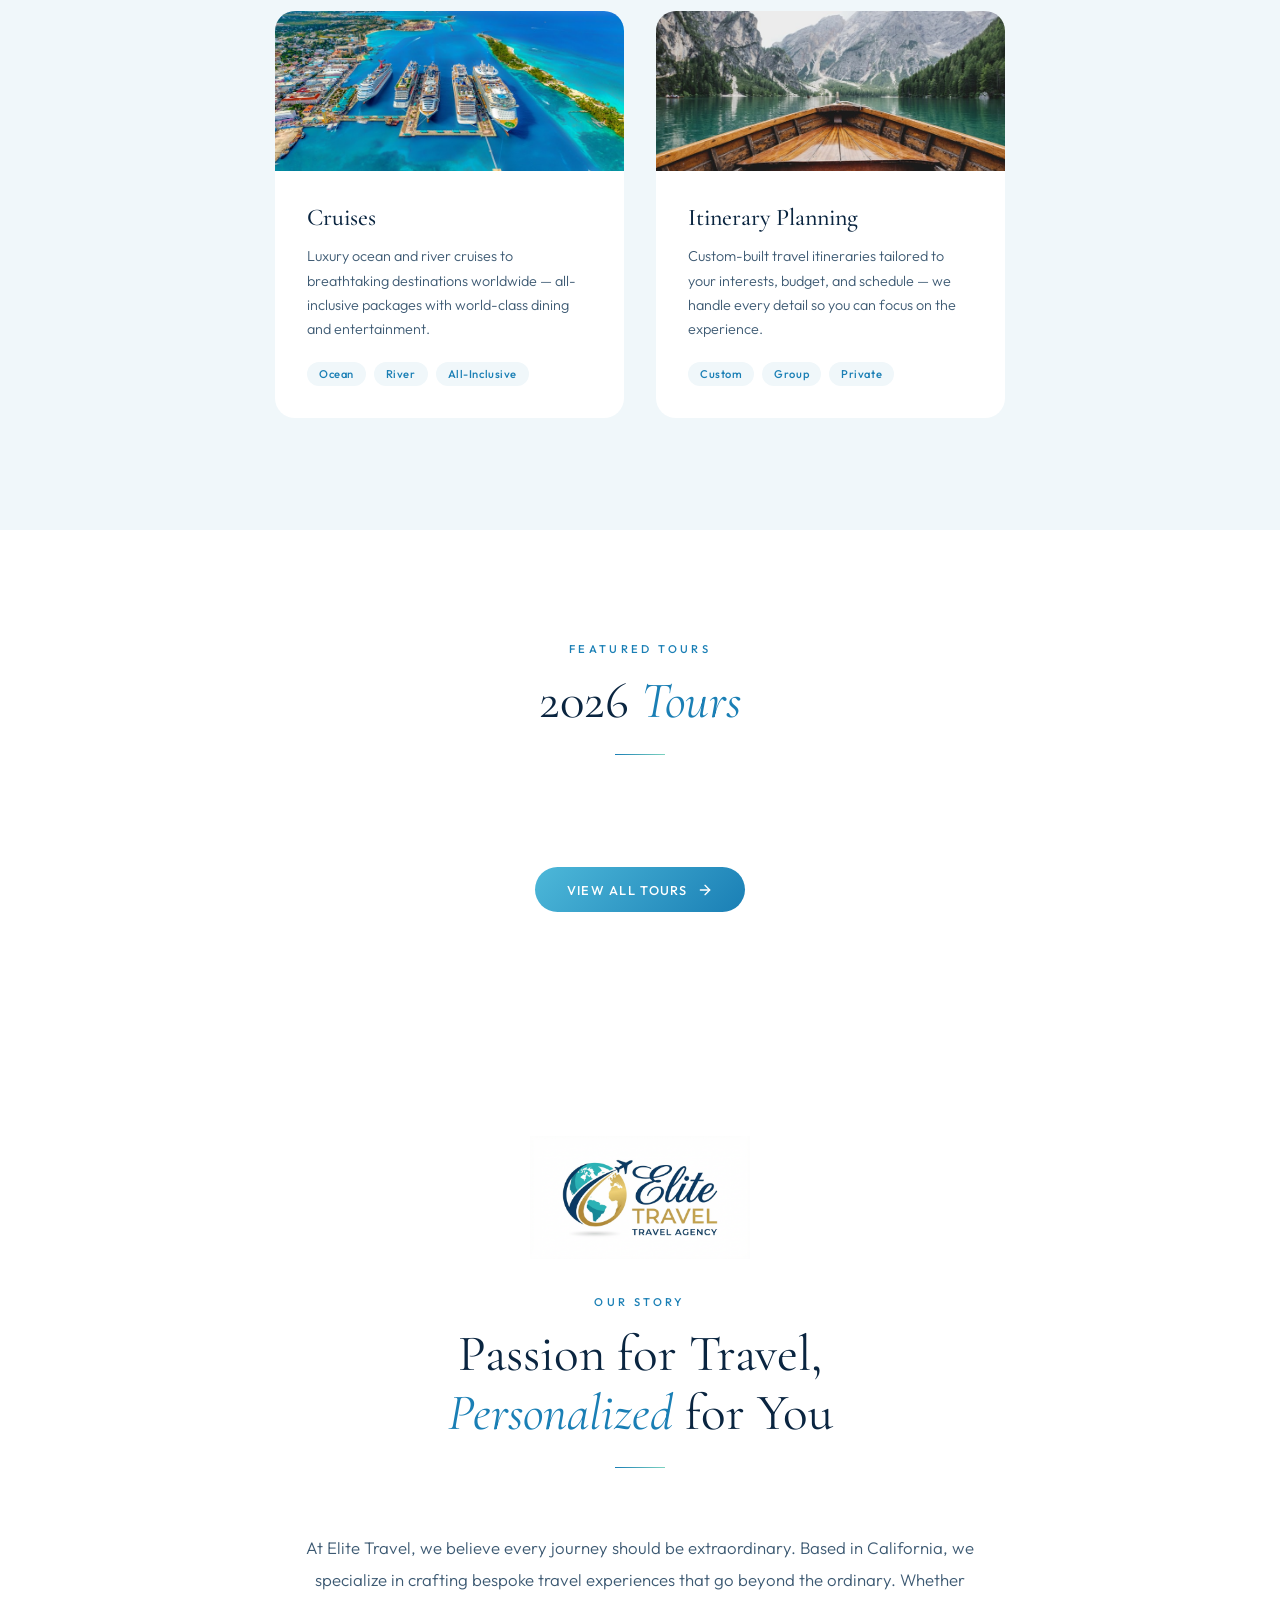
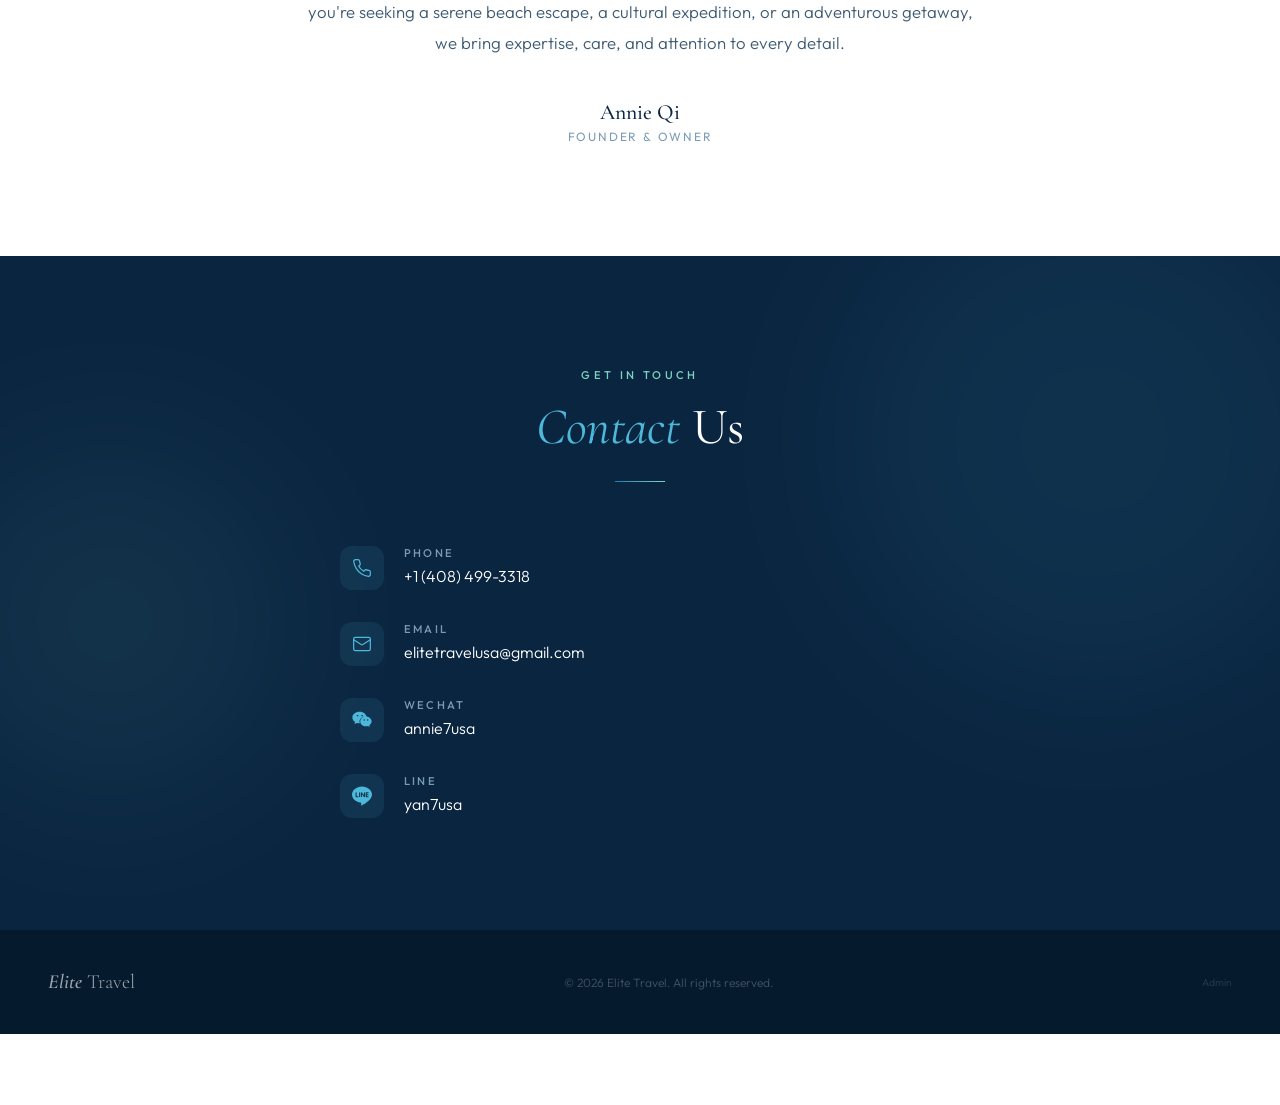
==== commit bcfa84d3: "Add tours system with Supabase backend, admin panel, and dynamic homepage - Add public tours listing" ====
--- a/index.html
+++ b/index.html
@@ -7,177 +7,8 @@
   <link rel="preconnect" href="https://fonts.googleapis.com">
   <link rel="preconnect" href="https://fonts.gstatic.com" crossorigin>
   <link href="https://fonts.googleapis.com/css2?family=Cormorant+Garamond:ital,wght@0,300;0,400;0,500;0,600;0,700;1,300;1,400&family=Outfit:wght@200;300;400;500;600&display=swap" rel="stylesheet">
+  <link rel="stylesheet" href="/css/shared.css">
   <style>
-    *, *::before, *::after { margin: 0; padding: 0; box-sizing: border-box; }
-
-    :root {
-      --deep-ocean: #0a2540;
-      --azure: #1a7fb5;
-      --sky: #4db8d9;
-      --seafoam: #7dd3c0;
-      --pearl: #f0f7fa;
-      --sand: #faf6f1;
-      --white: #ffffff;
-      --gold: #c9a84c;
-      --text-dark: #0d1b2a;
-      --text-mid: #3d5a73;
-      --text-light: #7a9bb5;
-      --font-display: 'Cormorant Garamond', Georgia, serif;
-      --font-body: 'Outfit', system-ui, sans-serif;
-    }
-
-    html { scroll-behavior: smooth; }
-
-    body {
-      font-family: var(--font-body);
-      color: var(--text-dark);
-      background: var(--white);
-      overflow-x: hidden;
-      -webkit-font-smoothing: antialiased;
-    }
-
-    /* ===== NAV ===== */
-    nav {
-      position: fixed;
-      top: 0;
-      left: 0;
-      right: 0;
-      z-index: 100;
-      padding: 1.25rem 3rem;
-      display: flex;
-      align-items: center;
-      justify-content: space-between;
-      transition: all 0.5s cubic-bezier(0.22, 1, 0.36, 1);
-    }
-
-    nav.scrolled {
-      background: rgba(255, 255, 255, 0.92);
-      backdrop-filter: blur(20px);
-      -webkit-backdrop-filter: blur(20px);
-      padding: 0.75rem 3rem;
-      box-shadow: 0 1px 30px rgba(10, 37, 64, 0.06);
-    }
-
-    .nav-logo {
-      font-family: var(--font-display);
-      font-size: 1.75rem;
-      font-weight: 300;
-      color: var(--white);
-      text-decoration: none;
-      letter-spacing: 0.02em;
-      transition: color 0.4s;
-    }
-
-    .nav-logo span {
-      font-weight: 600;
-      font-style: italic;
-    }
-
-    nav.scrolled .nav-logo { color: var(--deep-ocean); }
-
-    .nav-links {
-      display: flex;
-      gap: 2.5rem;
-      list-style: none;
-    }
-
-    .nav-links a {
-      font-family: var(--font-body);
-      font-size: 0.8rem;
-      font-weight: 400;
-      letter-spacing: 0.15em;
-      text-transform: uppercase;
-      color: rgba(255, 255, 255, 0.85);
-      text-decoration: none;
-      position: relative;
-      padding-bottom: 4px;
-      transition: color 0.4s;
-    }
-
-    nav.scrolled .nav-links a { color: var(--text-mid); }
-    nav.scrolled .nav-links a:hover { color: var(--deep-ocean); }
-
-    .nav-links a::after {
-      content: '';
-      position: absolute;
-      bottom: 0;
-      left: 0;
-      width: 0;
-      height: 1px;
-      background: currentColor;
-      transition: width 0.4s cubic-bezier(0.22, 1, 0.36, 1);
-    }
-
-    .nav-links a:hover::after { width: 100%; }
-    .nav-links a:hover { color: var(--white); }
-
-    .nav-toggle {
-      display: none;
-      background: none;
-      border: none;
-      cursor: pointer;
-      padding: 0.5rem;
-    }
-
-    .nav-toggle span {
-      display: block;
-      width: 24px;
-      height: 2px;
-      background: var(--white);
-      margin: 5px 0;
-      transition: all 0.3s;
-    }
-
-    nav.scrolled .nav-toggle span { background: var(--deep-ocean); }
-
-    /* ===== LANG TOGGLE ===== */
-    .lang-toggle {
-      display: flex;
-      align-items: center;
-      gap: 0;
-      background: rgba(255, 255, 255, 0.1);
-      border-radius: 30px;
-      padding: 3px;
-      margin-left: 1.5rem;
-      border: 1px solid rgba(255, 255, 255, 0.12);
-      transition: all 0.4s;
-    }
-
-    nav.scrolled .lang-toggle {
-      background: rgba(10, 37, 64, 0.06);
-      border-color: rgba(10, 37, 64, 0.1);
-    }
-
-    .lang-btn {
-      font-family: var(--font-body);
-      font-size: 0.7rem;
-      font-weight: 500;
-      letter-spacing: 0.05em;
-      padding: 0.35rem 0.85rem;
-      border: none;
-      border-radius: 30px;
-      cursor: pointer;
-      transition: all 0.35s cubic-bezier(0.22, 1, 0.36, 1);
-      background: transparent;
-      color: rgba(255, 255, 255, 0.5);
-    }
-
-    nav.scrolled .lang-btn { color: var(--text-light); }
-
-    .lang-btn.active {
-      background: var(--white);
-      color: var(--deep-ocean);
-      box-shadow: 0 2px 8px rgba(0, 0, 0, 0.12);
-    }
-
-    nav.scrolled .lang-btn.active {
-      background: var(--deep-ocean);
-      color: var(--white);
-    }
-
-    .lang-btn:hover:not(.active) { color: var(--white); }
-    nav.scrolled .lang-btn:hover:not(.active) { color: var(--deep-ocean); }
-
     /* ===== HERO ===== */
     .hero {
       position: relative;
@@ -384,51 +215,6 @@
       .hero-stat-number { font-size: 1.5rem; }
     }
 
-    @keyframes fadeUp {
-      from { opacity: 0; transform: translateY(30px); }
-      to { opacity: 1; transform: translateY(0); }
-    }
-
-    /* ===== SECTION SHARED ===== */
-    section { position: relative; }
-
-    .section-pad { padding: 7rem 3rem; }
-
-    .section-header {
-      text-align: center;
-      margin-bottom: 4rem;
-    }
-
-    .section-eyebrow {
-      font-family: var(--font-body);
-      font-size: 0.7rem;
-      font-weight: 500;
-      letter-spacing: 0.3em;
-      text-transform: uppercase;
-      color: var(--azure);
-      margin-bottom: 1rem;
-    }
-
-    .section-title {
-      font-family: var(--font-display);
-      font-size: clamp(2rem, 4vw, 3.25rem);
-      font-weight: 400;
-      color: var(--deep-ocean);
-      line-height: 1.15;
-    }
-
-    .section-title em {
-      font-style: italic;
-      color: var(--azure);
-    }
-
-    .section-divider {
-      width: 50px;
-      height: 1px;
-      background: linear-gradient(90deg, var(--azure), var(--seafoam));
-      margin: 1.5rem auto 0;
-    }
-
     /* ===== SERVICES ===== */
     .services { background: var(--pearl); }
 
@@ -529,165 +315,220 @@
       color: var(--azure);
     }
 
-    /* ===== OFFERINGS ===== */
-    .offerings { background: var(--white); }
-
-    .offering-card {
-      max-width: 900px;
+    /* ===== FEATURED TOURS ===== */
+    .featured-tours { background: var(--white); }
+
+    .featured-carousel {
+      position: relative;
+      max-width: 1100px;
       margin: 0 auto;
-      background: linear-gradient(135deg, #fff5f5 0%, #fff0f7 50%, #fef5ff 100%);
-      border-radius: 24px;
+    }
+
+    .fc-viewport {
       overflow: hidden;
-      box-shadow: 0 20px 60px rgba(10, 37, 64, 0.06);
+    }
+
+    .fc-track {
+      display: flex;
+      gap: 2rem;
+      transition: transform 0.5s cubic-bezier(0.22, 1, 0.36, 1);
+    }
+
+    .fc-track .tour-card {
+      width: calc((100% - 4rem) / 3);
+      min-width: calc((100% - 4rem) / 3);
+      max-width: calc((100% - 4rem) / 3);
+      flex-shrink: 0;
+    }
+
+    .fc-arrow {
+      position: absolute;
+      top: 50%;
+      transform: translateY(-80%);
+      z-index: 5;
+      width: 44px;
+      height: 44px;
+      border-radius: 50%;
+      border: 1px solid rgba(10, 37, 64, 0.1);
+      background: rgba(255, 255, 255, 0.95);
+      backdrop-filter: blur(8px);
+      cursor: pointer;
+      display: flex;
+      align-items: center;
+      justify-content: center;
+      color: var(--deep-ocean);
+      transition: all 0.3s;
+      box-shadow: 0 4px 16px rgba(10, 37, 64, 0.08);
+    }
+
+    .fc-arrow:hover {
+      background: var(--azure);
+      color: white;
+      border-color: var(--azure);
+    }
+
+    .fc-arrow:disabled {
+      opacity: 0;
+      pointer-events: none;
+    }
+
+    .fc-prev { left: -56px; }
+    .fc-next { right: -56px; }
+
+    .fc-dots {
+      display: flex;
+      justify-content: center;
+      gap: 0.5rem;
+      margin-top: 1.75rem;
+    }
+
+    .fc-dot {
+      width: 8px;
+      height: 8px;
+      border-radius: 50%;
+      border: none;
+      background: rgba(10, 37, 64, 0.15);
+      cursor: pointer;
+      padding: 0;
+      transition: all 0.3s;
+    }
+
+    .fc-dot.active {
+      background: var(--azure);
+      width: 24px;
+      border-radius: 4px;
+    }
+
+    .tour-card {
+      background: var(--white);
+      border-radius: 20px;
+      overflow: hidden;
+      transition: all 0.5s cubic-bezier(0.22, 1, 0.36, 1);
+      cursor: pointer;
+      text-decoration: none;
+      color: inherit;
+      display: block;
       position: relative;
     }
 
-    .offering-card::before {
+    .tour-card::before {
       content: '';
       position: absolute;
       top: 0; left: 0; right: 0;
-      height: 4px;
-      background: linear-gradient(90deg, #f4a0b5, #e87da0, #d4649a);
-    }
-
-    .offering-header {
-      padding: 2.5rem 2.5rem 1.5rem;
-      text-align: center;
-    }
-
-    .offering-badge {
+      height: 3px;
+      background: linear-gradient(90deg, var(--azure), var(--seafoam));
+      opacity: 0;
+      transition: opacity 0.4s;
+    }
+
+    .tour-card:hover {
+      transform: translateY(-8px);
+      box-shadow: 0 25px 60px rgba(10, 37, 64, 0.1);
+    }
+
+    .tour-card:hover::before { opacity: 1; }
+
+    .tour-card-img {
+      width: 100%;
+      height: 220px;
+      overflow: hidden;
+      position: relative;
+    }
+
+    .tour-card-img img {
+      width: 100%;
+      height: 100%;
+      object-fit: cover;
+      transition: transform 0.6s cubic-bezier(0.22, 1, 0.36, 1);
+    }
+
+    .tour-card:hover .tour-card-img img {
+      transform: scale(1.05);
+    }
+
+    .tour-card-dest {
+      position: absolute;
+      top: 0.75rem;
+      left: 0.75rem;
       display: inline-block;
-      font-size: 0.7rem;
+      font-size: 0.65rem;
       font-weight: 600;
       letter-spacing: 0.15em;
       text-transform: uppercase;
-      padding: 0.4rem 1rem;
+      padding: 0.3rem 0.75rem;
       border-radius: 20px;
-      background: linear-gradient(135deg, #e87da0, #d4649a);
-      color: var(--white);
-      margin-bottom: 1rem;
-    }
-
-    .offering-header h3 {
+      background: rgba(255,255,255,0.92);
+      color: var(--azure);
+      backdrop-filter: blur(4px);
+    }
+
+    .tour-card-body {
+      padding: 1.5rem 1.75rem 2rem;
+    }
+
+    .tour-card-destination {
+      display: inline-block;
+      font-size: 0.65rem;
+      font-weight: 600;
+      letter-spacing: 0.15em;
+      text-transform: uppercase;
+      padding: 0.3rem 0.75rem;
+      border-radius: 20px;
+      background: var(--pearl);
+      color: var(--azure);
+      margin-bottom: 0.75rem;
+    }
+
+    .tour-card-title {
       font-family: var(--font-display);
-      font-size: clamp(1.75rem, 3.5vw, 2.5rem);
-      font-weight: 400;
+      font-size: 1.5rem;
+      font-weight: 500;
       color: var(--deep-ocean);
-      line-height: 1.2;
       margin-bottom: 0.5rem;
-    }
-
-    .offering-header h3 em {
-      font-style: italic;
-      color: #d4649a;
-    }
-
-    .offering-subtitle {
-      font-size: 0.95rem;
+      line-height: 1.3;
+    }
+
+    .tour-card-summary {
+      font-size: 0.85rem;
       font-weight: 300;
       color: var(--text-mid);
       line-height: 1.6;
-    }
-
-    .offering-highlights {
-      display: grid;
-      grid-template-columns: repeat(4, 1fr);
-      gap: 0;
-      padding: 0 2.5rem;
-    }
-
-    .offering-stat {
-      text-align: center;
-      padding: 1.25rem 0.75rem;
-      border-right: 1px solid rgba(212, 100, 154, 0.1);
-    }
-
-    .offering-stat:last-child { border-right: none; }
-
-    .offering-stat-number {
-      font-family: var(--font-display);
-      font-size: 2rem;
-      font-weight: 500;
-      color: #d4649a;
-      line-height: 1;
-    }
-
-    .offering-stat-label {
-      font-size: 0.72rem;
-      font-weight: 400;
-      color: var(--text-mid);
-      margin-top: 0.35rem;
-      line-height: 1.4;
-    }
-
-    .offering-details {
-      padding: 1.5rem 2.5rem;
-    }
-
-    .offering-features {
-      display: grid;
-      grid-template-columns: 1fr 1fr;
-      gap: 0.6rem 2rem;
-      list-style: none;
-    }
-
-    .offering-features li {
-      font-size: 0.85rem;
-      font-weight: 300;
-      color: var(--text-mid);
-      padding-left: 1.25rem;
-      position: relative;
-      line-height: 1.6;
-    }
-
-    .offering-features li::before {
-      content: '';
-      position: absolute;
-      left: 0;
-      top: 0.55rem;
-      width: 6px;
-      height: 6px;
-      border-radius: 50%;
-      background: #e87da0;
-    }
-
-    .offering-footer {
-      padding: 1.5rem 2.5rem 2.5rem;
+      margin-bottom: 1.25rem;
+      display: -webkit-box;
+      -webkit-line-clamp: 3;
+      -webkit-box-orient: vertical;
+      overflow: hidden;
+    }
+
+    .tour-card-meta {
       display: flex;
+      justify-content: space-between;
       align-items: center;
-      justify-content: space-between;
-      gap: 1.5rem;
-      flex-wrap: wrap;
-    }
-
-    .offering-price {
-      display: flex;
-      flex-direction: column;
-    }
-
-    .offering-price-original {
-      font-size: 0.8rem;
+      padding-top: 1rem;
+      border-top: 1px solid rgba(10, 37, 64, 0.06);
+    }
+
+    .tour-card-duration {
+      font-size: 0.78rem;
       font-weight: 400;
       color: var(--text-light);
-      text-decoration: line-through;
-    }
-
-    .offering-price-current {
+    }
+
+    .tour-card-price {
       font-family: var(--font-display);
-      font-size: 2.25rem;
+      font-size: 1.35rem;
       font-weight: 500;
-      color: #d4649a;
-      line-height: 1.1;
-    }
-
-    .offering-price-note {
-      font-size: 0.72rem;
+      color: var(--azure);
+    }
+
+    .tour-card-price span {
+      font-family: var(--font-body);
+      font-size: 0.7rem;
       font-weight: 400;
-      color: var(--text-mid);
-      margin-top: 0.2rem;
-    }
-
-    .offering-cta {
+      color: var(--text-light);
+    }
+
+    .view-all-btn {
       display: inline-flex;
       align-items: center;
       gap: 0.6rem;
@@ -701,248 +542,29 @@
       padding: 0.9rem 2rem;
       border: none;
       border-radius: 50px;
-      background: linear-gradient(135deg, #e87da0, #d4649a);
+      background: linear-gradient(135deg, var(--sky), var(--azure));
       cursor: pointer;
       transition: all 0.4s cubic-bezier(0.22, 1, 0.36, 1);
     }
 
-    .offering-cta:hover {
+    .view-all-btn:hover {
       transform: translateY(-2px);
-      box-shadow: 0 12px 30px rgba(212, 100, 154, 0.3);
-    }
-
-    .offering-cta svg { transition: transform 0.3s; }
-    .offering-cta:hover svg { transform: translateX(3px); }
-
-    .offering-dates {
-      text-align: center;
-      padding: 0 2.5rem 0.5rem;
-      font-size: 0.78rem;
-      font-weight: 400;
-      color: var(--text-light);
-    }
-
-    @media (max-width: 700px) {
-      .offering-highlights { grid-template-columns: repeat(2, 1fr); }
-      .offering-stat { border-bottom: 1px solid rgba(212, 100, 154, 0.1); }
-      .offering-stat:nth-child(2) { border-right: none; }
-      .offering-features { grid-template-columns: 1fr; }
-      .offering-footer { flex-direction: column; text-align: center; align-items: center; }
-      .offering-header, .offering-details, .offering-footer { padding-left: 1.5rem; padding-right: 1.5rem; }
-      .offering-highlights { padding: 0 1.5rem; }
-    }
-
-    /* ===== OFFERING CAROUSEL ===== */
-    .offering-carousel {
-      position: relative;
-      width: 100%;
-      height: 280px;
-      overflow: hidden;
-      border-radius: 16px;
-      margin: 0 2.5rem 1.5rem;
-      width: calc(100% - 5rem);
-    }
-
-    .carousel-track {
-      display: flex;
-      height: 100%;
-      transition: transform 0.6s cubic-bezier(0.22, 1, 0.36, 1);
-    }
-
-    .carousel-slide {
-      min-width: 100%;
-      height: 100%;
-    }
-
-    .carousel-slide img {
-      width: 100%;
-      height: 100%;
-      object-fit: cover;
-    }
-
-    .carousel-btn {
-      position: absolute;
-      top: 50%;
-      transform: translateY(-50%);
-      width: 36px;
-      height: 36px;
-      border-radius: 50%;
-      border: none;
-      background: rgba(255, 255, 255, 0.85);
-      backdrop-filter: blur(4px);
-      cursor: pointer;
-      display: flex;
-      align-items: center;
-      justify-content: center;
-      color: var(--deep-ocean);
-      box-shadow: 0 2px 10px rgba(0, 0, 0, 0.15);
-      transition: all 0.3s;
-      z-index: 2;
-    }
-
-    .carousel-btn:hover {
-      background: var(--white);
-      box-shadow: 0 4px 16px rgba(0, 0, 0, 0.2);
-    }
-
-    .carousel-btn.prev { left: 0.75rem; }
-    .carousel-btn.next { right: 0.75rem; }
-
-    .carousel-dots {
-      position: absolute;
-      bottom: 0.75rem;
-      left: 50%;
-      transform: translateX(-50%);
-      display: flex;
-      gap: 0.4rem;
-      z-index: 2;
-    }
-
-    .carousel-dot {
-      width: 7px;
-      height: 7px;
-      border-radius: 50%;
-      border: none;
-      background: rgba(255, 255, 255, 0.5);
-      cursor: pointer;
-      padding: 0;
-      transition: all 0.3s;
-    }
-
-    .carousel-dot.active {
-      background: var(--white);
-      transform: scale(1.2);
-    }
-
-    @media (max-width: 700px) {
-      .offering-carousel {
-        margin: 0 1.5rem 1.5rem;
-        width: calc(100% - 3rem);
-        height: 200px;
-      }
-    }
-
-    /* ===== OFFERING CARD BLUE VARIANT ===== */
-    .offering-card.blue {
-      background: linear-gradient(135deg, #f0f4fa 0%, #e8f0fb 50%, #f0f7fa 100%);
-    }
-
-    .offering-card.blue::before {
-      background: linear-gradient(90deg, var(--sky), var(--azure));
-    }
-
-    .offering-card.blue .offering-badge {
-      background: linear-gradient(135deg, var(--sky), var(--azure));
-    }
-
-    .offering-card.blue .offering-header h3 em {
-      color: var(--azure);
-    }
-
-    .offering-card.blue .offering-stat-number {
-      color: var(--azure);
-    }
-
-    .offering-card.blue .offering-stat {
-      border-right-color: rgba(26, 127, 181, 0.1);
-    }
-
-    .offering-card.blue .offering-features li::before {
-      background: var(--azure);
-    }
-
-    .offering-card.blue .offering-price-current {
-      color: var(--azure);
-    }
-
-    .offering-card.blue .offering-cta {
-      background: linear-gradient(135deg, var(--sky), var(--azure));
-    }
-
-    .offering-card.blue .offering-cta:hover {
       box-shadow: 0 12px 30px rgba(26, 127, 181, 0.3);
     }
 
-    .offerings-grid {
-      display: flex;
-      flex-direction: column;
-      gap: 3rem;
-    }
-
-    /* ===== QR MODAL ===== */
-    .qr-modal {
-      display: none;
-      position: fixed;
-      inset: 0;
-      z-index: 200;
-      align-items: center;
-      justify-content: center;
-      background: rgba(10, 37, 64, 0.6);
-      backdrop-filter: blur(8px);
-      -webkit-backdrop-filter: blur(8px);
-    }
-
-    .qr-modal-card {
-      background: var(--white);
-      border-radius: 20px;
-      padding: 2.5rem 2rem;
-      max-width: 360px;
-      width: 90%;
-      text-align: center;
-      position: relative;
-      box-shadow: 0 30px 80px rgba(0, 0, 0, 0.25);
-      animation: fadeUp 0.4s cubic-bezier(0.22, 1, 0.36, 1);
-    }
-
-    .qr-modal-close {
-      position: absolute;
-      top: 1rem;
-      right: 1rem;
-      background: none;
-      border: none;
-      cursor: pointer;
-      color: var(--text-light);
-      padding: 0.25rem;
-      transition: color 0.3s;
-    }
-
-    .qr-modal-close:hover { color: var(--deep-ocean); }
-
-    .qr-modal-card h4 {
-      font-family: var(--font-display);
-      font-size: 1.5rem;
-      font-weight: 500;
-      color: var(--deep-ocean);
-      margin-bottom: 0.35rem;
-    }
-
-    .qr-modal-card p {
-      font-size: 0.85rem;
-      font-weight: 300;
-      color: var(--text-mid);
-      margin-bottom: 1.25rem;
-    }
-
-    .qr-modal-card img {
-      width: 240px;
-      height: 240px;
-      object-fit: contain;
-      border-radius: 12px;
-      margin-bottom: 1rem;
-    }
-
-    .qr-modal-phone {
-      font-size: 0.8rem;
-      font-weight: 400;
-      color: var(--text-light);
-    }
-
-    .qr-modal-phone a {
-      color: var(--azure);
-      text-decoration: none;
-    }
-
-    .qr-modal-phone a:hover { text-decoration: underline; }
+    @media (max-width: 1200px) {
+      .fc-prev { left: 8px; }
+      .fc-next { right: 8px; }
+      .fc-arrow { background: rgba(255,255,255,0.9); }
+    }
+
+    @media (max-width: 900px) {
+      .fc-track .tour-card { width: calc((100% - 2rem) / 2); min-width: calc((100% - 2rem) / 2); max-width: calc((100% - 2rem) / 2); }
+    }
+
+    @media (max-width: 600px) {
+      .fc-track .tour-card { width: 100%; min-width: 100%; max-width: 100%; }
+    }
 
     /* ===== ABOUT ===== */
     .about { background: var(--white); }
@@ -1057,30 +679,6 @@
 
     .contact-item-text a:hover { color: var(--sky); }
 
-    /* ===== FOOTER ===== */
-    footer {
-      background: #061a2e;
-      padding: 2.5rem 3rem;
-      display: flex;
-      align-items: center;
-      justify-content: space-between;
-    }
-
-    .footer-logo {
-      font-family: var(--font-display);
-      font-size: 1.25rem;
-      font-weight: 300;
-      color: rgba(255, 255, 255, 0.6);
-    }
-
-    .footer-logo span { font-weight: 600; font-style: italic; }
-
-    .footer-copy {
-      font-size: 0.75rem;
-      font-weight: 300;
-      color: rgba(255, 255, 255, 0.25);
-    }
-
     /* ===== FLIGHT PATH ===== */
     .flight-path-container {
       position: fixed;
@@ -1131,47 +729,8 @@
       .flight-path-container, .plane-icon { display: none; }
     }
 
-    /* ===== SCROLL ANIMATIONS ===== */
-    .reveal {
-      opacity: 0;
-      transform: translateY(40px);
-      transition: all 0.9s cubic-bezier(0.22, 1, 0.36, 1);
-    }
-
-    .reveal.visible {
-      opacity: 1;
-      transform: translateY(0);
-    }
-
-    .reveal-delay-1 { transition-delay: 0.1s; }
-    .reveal-delay-2 { transition-delay: 0.2s; }
-    .reveal-delay-3 { transition-delay: 0.3s; }
-    .reveal-delay-4 { transition-delay: 0.4s; }
-    .reveal-delay-5 { transition-delay: 0.5s; }
-
     /* ===== RESPONSIVE ===== */
     @media (max-width: 900px) {
-      nav { padding: 1rem 1.5rem; }
-      nav.scrolled { padding: 0.75rem 1.5rem; }
-      .nav-links { display: none; }
-      .nav-toggle { display: block; }
-
-      .nav-links.open {
-        display: flex;
-        flex-direction: column;
-        position: absolute;
-        top: 100%;
-        left: 0; right: 0;
-        background: rgba(10, 37, 64, 0.97);
-        backdrop-filter: blur(20px);
-        padding: 2rem;
-        gap: 1.5rem;
-      }
-
-      nav.scrolled .nav-links.open a { color: var(--white); }
-
-      .section-pad { padding: 4rem 1.5rem; }
-
       .services-grid {
         grid-template-columns: 1fr;
         max-width: 500px;
@@ -1180,13 +739,6 @@
       .services-grid-row2 {
         grid-template-columns: 1fr;
         max-width: 500px;
-      }
-
-      footer {
-        flex-direction: column;
-        gap: 1rem;
-        text-align: center;
-        padding: 2rem 1.5rem;
       }
     }
   </style>
@@ -1198,7 +750,7 @@
     <a href="#" class="nav-logo"><span>Elite</span> Travel</a>
     <ul class="nav-links" id="navLinks">
       <li><a href="#services" data-en="Services" data-cn="服务项目">Services</a></li>
-      <li><a href="#offerings" data-en="Offerings" data-cn="精选行程">Offerings</a></li>
+      <li><a href="#tours" data-en="Tours" data-cn="精选旅程">Tours</a></li>
       <li><a href="#about" data-en="About" data-cn="关于我们">About</a></li>
       <li><a href="#contact" data-en="Contact" data-cn="联系我们">Contact</a></li>
     </ul>
@@ -1333,143 +885,32 @@
     </div>
   </section>
 
-  <!-- OFFERINGS -->
-  <section class="offerings section-pad" id="offerings">
+  <!-- FEATURED TOURS -->
+  <section class="featured-tours section-pad" id="tours">
     <div class="section-header reveal">
-      <p class="section-eyebrow" data-en="Featured Tour" data-cn="精选行程">Featured Tour</p>
-      <h2 class="section-title" data-en-html="2026 <em>Offerings</em>" data-cn-html="2026 <em>精选行程</em>">2026 <em>Offerings</em></h2>
+      <p class="section-eyebrow" data-en="Featured Tours" data-cn="精选旅程">Featured Tours</p>
+      <h2 class="section-title" data-en-html="2026 <em>Tours</em>" data-cn-html="2026 <em>精选旅程</em>">2026 <em>Tours</em></h2>
       <div class="section-divider"></div>
     </div>
 
-    <div class="offerings-grid">
-
-    <div class="offering-card reveal">
-      <div class="offering-header">
-        <span class="offering-badge" data-en="Early Bird Special" data-cn="早鸟优惠">Early Bird Special</span>
-        <h3 data-en-html="Japan <em>Cherry Blossom</em> Viewing Tour" data-cn-html="日本<em>樱花</em>赏花之旅">Japan <em>Cherry Blossom</em> Viewing Tour</h3>
-        <p class="offering-subtitle" data-en="A premium 8-day journey through Japan's most stunning cherry blossom spots — from Mount Fuji and Hakone hot springs to Kyoto temples and Nara's deer parks." data-cn="8天7夜日本顶级赏樱之旅——从富士山到箱根温泉，从京都寺庙到奈良小鹿，沉浸式体验日本春日之美。">A premium 8-day journey through Japan's most stunning cherry blossom spots — from Mount Fuji and Hakone hot springs to Kyoto temples and Nara's deer parks.</p>
+    <div class="featured-carousel reveal">
+      <button class="fc-arrow fc-prev" id="fcPrev" aria-label="Previous">
+        <svg width="20" height="20" viewBox="0 0 24 24" fill="none" stroke="currentColor" stroke-width="2" stroke-linecap="round" stroke-linejoin="round"><path d="m15 18-6-6 6-6"/></svg>
+      </button>
+      <div class="fc-viewport">
+        <div class="fc-track" id="featuredGrid"></div>
       </div>
-
-      <div class="offering-carousel" data-carousel>
-        <div class="carousel-track">
-          <div class="carousel-slide"><img src="japan-cherry-blossoms-temple.jpg" alt="Cherry blossoms at temple"></div>
-          <div class="carousel-slide"><img src="japan-mt-fuji-cherry-blossoms.jpg" alt="Mt Fuji with cherry blossoms"></div>
-          <div class="carousel-slide"><img src="japan-kyoto-temple.jpg" alt="Kyoto temple"></div>
-          <div class="carousel-slide"><img src="japan-cherry-blossom-river.jpg" alt="Cherry blossom river"></div>
-        </div>
-        <button class="carousel-btn prev" aria-label="Previous"><svg width="16" height="16" viewBox="0 0 24 24" fill="none" stroke="currentColor" stroke-width="2.5" stroke-linecap="round" stroke-linejoin="round"><path d="m15 18-6-6 6-6"/></svg></button>
-        <button class="carousel-btn next" aria-label="Next"><svg width="16" height="16" viewBox="0 0 24 24" fill="none" stroke="currentColor" stroke-width="2.5" stroke-linecap="round" stroke-linejoin="round"><path d="m9 18 6-6-6-6"/></svg></button>
-        <div class="carousel-dots"></div>
-      </div>
-
-      <div class="offering-highlights">
-        <div class="offering-stat">
-          <div class="offering-stat-number">8</div>
-          <div class="offering-stat-label" data-en="Days &amp; 7 Nights" data-cn="天7夜">Days &amp; 7 Nights</div>
-        </div>
-        <div class="offering-stat">
-          <div class="offering-stat-number">7</div>
-          <div class="offering-stat-label" data-en="Cities Visited" data-cn="座城市">Cities Visited</div>
-        </div>
-        <div class="offering-stat">
-          <div class="offering-stat-number">6</div>
-          <div class="offering-stat-label" data-en="Blossom Viewing Spots" data-cn="大赏樱景点">Blossom Viewing Spots</div>
-        </div>
-        <div class="offering-stat">
-          <div class="offering-stat-number">4-5</div>
-          <div class="offering-stat-label" data-en="Star Hotels" data-cn="星级酒店">Star Hotels</div>
-        </div>
-      </div>
-
-      <div class="offering-details">
-        <ul class="offering-features">
-          <li data-en="Tokyo, Yokohama, Kamakura, Hakone, Kyoto, Nara &amp; Osaka" data-cn="东京、横滨、�的仓、箱根、京都、奈良、大阪">Tokyo, Yokohama, Kamakura, Hakone, Kyoto, Nara &amp; Osaka</li>
-          <li data-en="Night cherry blossoms at Ueno Park, Mount Fuji sakura, Arashiyama train" data-cn="上野公园夜樱、富士山樱花、岚山观樱小火车">Night cherry blossoms at Ueno Park, Mount Fuji sakura, Arashiyama train</li>
-          <li data-en="Hakone hot springs &amp; Lake Ashi pirate ship cruise" data-cn="箱根温泉 &amp; 芦之湖海盗船游览">Hakone hot springs &amp; Lake Ashi pirate ship cruise</li>
-          <li data-en="Pufferfish cuisine, samurai hot pot &amp; onsen dinner" data-cn="河豚特色餐、武将锅 &amp; 温泉晚餐">Pufferfish cuisine, samurai hot pot &amp; onsen dinner</li>
-          <li data-en="Two-day in-depth Kyoto tour with exclusive cultural sites" data-cn="京都两日深度游，探索独家文化景点">Two-day in-depth Kyoto tour with exclusive cultural sites</li>
-          <li data-en="All-inclusive — no shopping stops, pure sightseeing" data-cn="全包价，无购物，纯观光旅游">All-inclusive — no shopping stops, pure sightseeing</li>
-        </ul>
-      </div>
-
-      <p class="offering-dates" data-en="March 29 – April 5, 2026 &nbsp;|&nbsp; Early bird discount ends January 31" data-cn="2026年3月29日 – 4月5日 &nbsp;|&nbsp; 早鸟优惠截止1月31日">March 29 – April 5, 2026 &nbsp;|&nbsp; Early bird discount ends January 31</p>
-
-      <div class="offering-footer">
-        <div class="offering-price">
-          <span class="offering-price-original" data-en="$2,999 / person" data-cn="$2,999 / 人">$2,999 / person</span>
-          <span class="offering-price-current">$2,199<span style="font-size:0.5em;font-family:var(--font-body);font-weight:400;color:var(--text-mid);"> / person</span></span>
-          <span class="offering-price-note" data-en="Save $800 per person &nbsp;·&nbsp; Single occupancy: $2,699" data-cn="每人立减$800 &nbsp;·&nbsp; 单人入住：$2,699">Save $800 per person &nbsp;·&nbsp; Single occupancy: $2,699</span>
-        </div>
-        <button onclick="document.getElementById('qrModal').style.display='flex'" class="offering-cta" data-en="Book Now" data-cn="立即预订">
-          Book Now
-          <svg width="16" height="16" viewBox="0 0 24 24" fill="none" stroke="currentColor" stroke-width="2" stroke-linecap="round" stroke-linejoin="round"><path d="M5 12h14"/><path d="m12 5 7 7-7 7"/></svg>
-        </button>
-      </div>
+      <button class="fc-arrow fc-next" id="fcNext" aria-label="Next">
+        <svg width="20" height="20" viewBox="0 0 24 24" fill="none" stroke="currentColor" stroke-width="2" stroke-linecap="round" stroke-linejoin="round"><path d="m9 18 6-6-6-6"/></svg>
+      </button>
+      <div class="fc-dots" id="fcDots"></div>
     </div>
 
-    <div class="offering-card blue reveal">
-      <div class="offering-header">
-        <span class="offering-badge" data-en="Cruise Special" data-cn="邮轮特惠">Cruise Special</span>
-        <h3 data-en-html="Athens &amp; <em>Eastern Mediterranean</em> Cruise" data-cn-html="希腊<em>爱琴海</em>邮轮之旅">Athens &amp; <em>Eastern Mediterranean</em> Cruise</h3>
-        <p class="offering-subtitle" data-en="9 days and 8 nights aboard the Celebrity Infinity — sail the romantic Aegean islands including Santorini, Mykonos, Rhodes, and more." data-cn="乘坐名人无极号邮轮，9天8夜畅游浪漫爱琴海群岛——圣托里尼、米科诺斯、罗得岛等绝美目的地。">9 days and 8 nights aboard the Celebrity Infinity — sail the romantic Aegean islands including Santorini, Mykonos, Rhodes, and more.</p>
-      </div>
-
-      <div class="offering-carousel" data-carousel>
-        <div class="carousel-track">
-          <div class="carousel-slide"><img src="greece-santorini.jpg" alt="Santorini"></div>
-          <div class="carousel-slide"><img src="greece-mykonos.jpg" alt="Mykonos"></div>
-          <div class="carousel-slide"><img src="greece-mediterranean-sea.jpg" alt="Mediterranean Sea"></div>
-          <div class="carousel-slide"><img src="cruise-ship.jpg" alt="Cruise ship"></div>
-        </div>
-        <button class="carousel-btn prev" aria-label="Previous"><svg width="16" height="16" viewBox="0 0 24 24" fill="none" stroke="currentColor" stroke-width="2.5" stroke-linecap="round" stroke-linejoin="round"><path d="m15 18-6-6 6-6"/></svg></button>
-        <button class="carousel-btn next" aria-label="Next"><svg width="16" height="16" viewBox="0 0 24 24" fill="none" stroke="currentColor" stroke-width="2.5" stroke-linecap="round" stroke-linejoin="round"><path d="m9 18 6-6-6-6"/></svg></button>
-        <div class="carousel-dots"></div>
-      </div>
-
-      <div class="offering-highlights">
-        <div class="offering-stat">
-          <div class="offering-stat-number">9</div>
-          <div class="offering-stat-label" data-en="Days &amp; 8 Nights" data-cn="天8夜">Days &amp; 8 Nights</div>
-        </div>
-        <div class="offering-stat">
-          <div class="offering-stat-number">6</div>
-          <div class="offering-stat-label" data-en="Ports of Call" data-cn="停靠港口">Ports of Call</div>
-        </div>
-        <div class="offering-stat">
-          <div class="offering-stat-number">90K</div>
-          <div class="offering-stat-label" data-en="Ton Luxury Ship" data-cn="吨豪华邮轮">Ton Luxury Ship</div>
-        </div>
-        <div class="offering-stat">
-          <div class="offering-stat-number">5</div>
-          <div class="offering-stat-label" data-en="Greek Islands" data-cn="座希腊岛屿">Greek Islands</div>
-        </div>
-      </div>
-
-      <div class="offering-details">
-        <ul class="offering-features">
-          <li data-en="Celebrity Cruises — Celebrity Infinity (90,940 tons)" data-cn="名人邮轮——名人无极号（90,940吨）">Celebrity Cruises — Celebrity Infinity (90,940 tons)</li>
-          <li data-en="Athens, Kusadasi (Turkey), Santorini, Rhodes, Mykonos &amp; Thessaloniki" data-cn="雅典、库萨达斯（土耳其）、圣托里尼、罗得岛、米科诺斯、塞萨洛尼基">Athens, Kusadasi (Turkey), Santorini, Rhodes, Mykonos &amp; Thessaloniki</li>
-          <li data-en="Round-trip from Athens (Piraeus), Greece" data-cn="希腊雅典（比雷埃夫斯）往返">Round-trip from Athens (Piraeus), Greece</li>
-          <li data-en="World-class dining, entertainment &amp; onboard amenities" data-cn="世界级餐饮、娱乐及船上设施">World-class dining, entertainment &amp; onboard amenities</li>
-          <li data-en="Premium guided tours with top-rated tour guides" data-cn="金牌导游带队，优质导览服务">Premium guided tours with top-rated tour guides</li>
-          <li data-en="All prices in USD, tax included" data-cn="所有价格均为美金含税价">All prices in USD, tax included</li>
-        </ul>
-      </div>
-
-      <p class="offering-dates" data-en="Departure: August 30, 2026 &nbsp;|&nbsp; Group Code: CIAEM8" data-cn="出发日期：2026年8月30日 &nbsp;|&nbsp; 团号：CIAEM8">Departure: August 30, 2026 &nbsp;|&nbsp; Group Code: CIAEM8</p>
-
-      <div class="offering-footer">
-        <div class="offering-price">
-          <span class="offering-price-current">$2,287<span style="font-size:0.5em;font-family:var(--font-body);font-weight:400;color:var(--text-mid);"> / room</span></span>
-          <span class="offering-price-note" data-en="Interior cabin (2 guests) &nbsp;·&nbsp; Balcony from $3,059/room" data-cn="两人内舱起 &nbsp;·&nbsp; 两人阳台从 $3,059/房起">Interior cabin (2 guests) &nbsp;·&nbsp; Balcony from $3,059/room</span>
-        </div>
-        <button onclick="document.getElementById('qrModal').style.display='flex'" class="offering-cta" data-en="Book Now" data-cn="立即预订">
-          Book Now
-          <svg width="16" height="16" viewBox="0 0 24 24" fill="none" stroke="currentColor" stroke-width="2" stroke-linecap="round" stroke-linejoin="round"><path d="M5 12h14"/><path d="m12 5 7 7-7 7"/></svg>
-        </button>
-      </div>
-    </div>
-
+    <div style="text-align:center;margin-top:3rem;" class="reveal">
+      <a href="/tours" class="view-all-btn" data-en="View All Tours" data-cn="查看所有旅程">
+        View All Tours
+        <svg width="16" height="16" viewBox="0 0 24 24" fill="none" stroke="currentColor" stroke-width="2" stroke-linecap="round" stroke-linejoin="round"><path d="M5 12h14"/><path d="m12 5 7 7-7 7"/></svg>
+      </a>
     </div>
   </section>
 
@@ -1579,93 +1020,17 @@
   <footer>
     <div class="footer-logo"><span>Elite</span> Travel</div>
     <p class="footer-copy" data-en="&copy; 2026 Elite Travel. All rights reserved." data-cn="&copy; 2026 佳音旅行。保留所有权利。">&copy; 2026 Elite Travel. All rights reserved.</p>
+    <a href="/admin" class="footer-admin">Admin</a>
   </footer>
 
+  <script src="/js/shared.js"></script>
   <script>
-    // Nav scroll effect
-    const nav = document.getElementById('nav');
-    window.addEventListener('scroll', () => {
-      nav.classList.toggle('scrolled', window.scrollY > 60);
-    });
-
-    // Mobile menu toggle
-    const navToggle = document.getElementById('navToggle');
-    const navLinks = document.getElementById('navLinks');
-    navToggle.addEventListener('click', () => {
-      navLinks.classList.toggle('open');
-    });
-
-    navLinks.querySelectorAll('a').forEach(link => {
-      link.addEventListener('click', () => navLinks.classList.remove('open'));
-    });
-
-    // Scroll reveal
-    const reveals = document.querySelectorAll('.reveal');
-    const observer = new IntersectionObserver((entries) => {
-      entries.forEach(entry => {
-        if (entry.isIntersecting) {
-          entry.target.classList.add('visible');
-        }
-      });
-    }, { threshold: 0.15, rootMargin: '0px 0px -40px 0px' });
-
-    reveals.forEach(el => observer.observe(el));
-
-    // Language toggle
-    let currentLang = localStorage.getItem('eliteLang') || 'en';
-    const langBtns = document.querySelectorAll('.lang-btn');
-
-    function setLanguage(lang) {
-      currentLang = lang;
-      localStorage.setItem('eliteLang', lang);
-
-      langBtns.forEach(btn => {
-        btn.classList.toggle('active', btn.dataset.lang === lang);
-      });
-
+    // Page-specific title update
+    window.eliteLangCallbacks.push(lang => {
       document.title = lang === 'cn'
         ? '佳音旅行 | 您的旅程从这里开始'
         : 'Elite Travel | Your Journey Begins Here';
-
-      // Plain text elements
-      document.querySelectorAll('[data-en]').forEach(el => {
-        const text = el.getAttribute('data-' + lang);
-        if (text) {
-          const svg = el.querySelector('svg');
-          if (svg) {
-            el.childNodes.forEach(node => {
-              if (node.nodeType === 3) node.textContent = '';
-            });
-            el.insertBefore(document.createTextNode(text + ' '), svg);
-            const nodes = Array.from(el.childNodes);
-            let foundText = false;
-            nodes.forEach(node => {
-              if (node.nodeType === 3 && node.textContent.trim()) {
-                if (foundText) node.remove();
-                foundText = true;
-              }
-            });
-          } else {
-            el.textContent = text;
-          }
-        }
-      });
-
-      // HTML elements
-      document.querySelectorAll('[data-en-html]').forEach(el => {
-        const html = el.getAttribute('data-' + lang + '-html');
-        if (html) el.innerHTML = html;
-      });
-
-    }
-
-    langBtns.forEach(btn => {
-      btn.addEventListener('click', () => setLanguage(btn.dataset.lang));
     });
-
-    if (currentLang !== 'en') {
-      setLanguage(currentLang);
-    }
 
     // Flight path animation
     (function() {
@@ -1828,41 +1193,119 @@
       });
     })();
 
-    // Carousels
-    document.querySelectorAll('[data-carousel]').forEach(carousel => {
-      const track = carousel.querySelector('.carousel-track');
-      const slides = carousel.querySelectorAll('.carousel-slide');
-      const dotsContainer = carousel.querySelector('.carousel-dots');
-      const prevBtn = carousel.querySelector('.prev');
-      const nextBtn = carousel.querySelector('.next');
-      let current = 0;
-      let autoInterval;
-
-      slides.forEach((_, i) => {
+    // Featured Tours from Supabase
+    const SUPABASE_URL = 'https://fttifyfyruuhqfapjayb.supabase.co';
+    const SUPABASE_ANON_KEY = 'eyJhbGciOiJIUzI1NiIsInR5cCI6IkpXVCJ9.eyJpc3MiOiJzdXBhYmFzZSIsInJlZiI6ImZ0dGlmeWZ5cnV1aHFmYXBqYXliIiwicm9sZSI6ImFub24iLCJpYXQiOjE3NzIyNjM2NzUsImV4cCI6MjA4NzgzOTY3NX0.QuHrjsF6Xbcl2xA6H9IW6cnGk2JXMRDUK82q9_BIML4';
+
+    let featuredTours = [];
+
+    async function fetchFeaturedTours() {
+      try {
+        const res = await fetch(
+          SUPABASE_URL + '/rest/v1/tours?status=eq.live&featured=eq.true&order=created_at.desc&limit=6',
+          { headers: { 'apikey': SUPABASE_ANON_KEY, 'Authorization': 'Bearer ' + SUPABASE_ANON_KEY } }
+        );
+        featuredTours = await res.json();
+        renderFeaturedTours();
+      } catch (e) {
+        console.error('Failed to fetch tours:', e);
+      }
+    }
+
+    let fcPage = 0;
+
+    function getPerPage() {
+      if (window.innerWidth <= 600) return 1;
+      if (window.innerWidth <= 900) return 2;
+      return 3;
+    }
+
+    function renderFeaturedTours() {
+      const track = document.getElementById('featuredGrid');
+      if (!track) return;
+      const lang = window.currentLang || 'en';
+      const isZh = lang === 'cn';
+
+      if (!featuredTours.length) {
+        track.innerHTML = '<p style="text-align:center;color:var(--azure);width:100%;">No tours available yet.</p>';
+        return;
+      }
+
+      track.innerHTML = featuredTours.map(t => {
+        const title = (isZh && t.title_zh) ? t.title_zh : t.title;
+        const summary = (isZh && t.summary_zh) ? t.summary_zh : (t.summary || '');
+        const dest = (isZh && t.destination_zh) ? t.destination_zh : t.destination;
+        const cover = t.cover_image || 'https://images.unsplash.com/photo-1488646953014-85cb44e25828?w=600&q=80';
+        const priceLabel = isZh ? '起' : 'From';
+        return `
+          <a href="/tour/${t.slug}" class="tour-card">
+            <div class="tour-card-img">
+              <img src="${cover}" alt="${title}" loading="lazy">
+              <span class="tour-card-dest">${dest}</span>
+            </div>
+            <div class="tour-card-body">
+              <h3 class="tour-card-title">${title}</h3>
+              <p class="tour-card-summary">${summary}</p>
+              <div class="tour-card-meta">
+                <span class="tour-card-duration">${t.duration}</span>
+                <span class="tour-card-price">${priceLabel} $${Number(t.price_from).toLocaleString()}</span>
+              </div>
+            </div>
+          </a>`;
+      }).join('');
+
+      fcPage = 0;
+      updateCarousel();
+    }
+
+    function updateCarousel() {
+      const track = document.getElementById('featuredGrid');
+      const dotsEl = document.getElementById('fcDots');
+      const prevBtn = document.getElementById('fcPrev');
+      const nextBtn = document.getElementById('fcNext');
+      if (!track) return;
+
+      const perPage = getPerPage();
+      const total = featuredTours.length;
+      const pages = Math.ceil(total / perPage);
+
+      if (fcPage >= pages) fcPage = pages - 1;
+      if (fcPage < 0) fcPage = 0;
+
+      // Calculate offset: each card is (100% - gaps) / perPage wide, plus gap
+      const gapRem = 2;
+      const cardPercent = (100 - gapRem * (perPage - 1) * (100 / track.parentElement.offsetWidth)) / perPage;
+      // Simpler: shift by page * perPage cards worth
+      const cardWidth = track.children[0] ? track.children[0].offsetWidth : 0;
+      const gap = parseFloat(getComputedStyle(track).gap) || 0;
+      const offset = fcPage * perPage * (cardWidth + gap);
+      track.style.transform = `translateX(-${offset}px)`;
+
+      prevBtn.disabled = fcPage === 0;
+      nextBtn.disabled = fcPage >= pages - 1;
+
+      // Dots
+      dotsEl.innerHTML = '';
+      for (let i = 0; i < pages; i++) {
         const dot = document.createElement('button');
-        dot.className = 'carousel-dot' + (i === 0 ? ' active' : '');
-        dot.addEventListener('click', () => goTo(i));
-        dotsContainer.appendChild(dot);
-      });
-
-      function goTo(index) {
-        current = (index + slides.length) % slides.length;
-        track.style.transform = 'translateX(-' + (current * 100) + '%)';
-        dotsContainer.querySelectorAll('.carousel-dot').forEach((d, i) => {
-          d.classList.toggle('active', i === current);
-        });
+        dot.className = 'fc-dot' + (i === fcPage ? ' active' : '');
+        dot.addEventListener('click', () => { fcPage = i; updateCarousel(); });
+        dotsEl.appendChild(dot);
       }
 
-      prevBtn.addEventListener('click', () => { goTo(current - 1); resetAuto(); });
-      nextBtn.addEventListener('click', () => { goTo(current + 1); resetAuto(); });
-
-      function resetAuto() {
-        clearInterval(autoInterval);
-        autoInterval = setInterval(() => goTo(current + 1), 5000);
-      }
-
-      autoInterval = setInterval(() => goTo(current + 1), 5000);
-    });
+      // Hide dots if only 1 page
+      dotsEl.style.display = pages <= 1 ? 'none' : 'flex';
+    }
+
+    document.getElementById('fcPrev').addEventListener('click', () => { fcPage--; updateCarousel(); });
+    document.getElementById('fcNext').addEventListener('click', () => { fcPage++; updateCarousel(); });
+    window.addEventListener('resize', updateCarousel);
+
+    // Re-render on language switch
+    window.eliteLangCallbacks = window.eliteLangCallbacks || [];
+    window.eliteLangCallbacks.push(renderFeaturedTours);
+
+    fetchFeaturedTours();
   </script>
 
 </body>
--- a/css/shared.css
+++ b/css/shared.css
@@ -0,0 +1,372 @@
+/* ===== RESET & VARIABLES ===== */
+*, *::before, *::after { margin: 0; padding: 0; box-sizing: border-box; }
+
+:root {
+  --deep-ocean: #0a2540;
+  --azure: #1a7fb5;
+  --sky: #4db8d9;
+  --seafoam: #7dd3c0;
+  --pearl: #f0f7fa;
+  --sand: #faf6f1;
+  --white: #ffffff;
+  --gold: #c9a84c;
+  --text-dark: #0d1b2a;
+  --text-mid: #3d5a73;
+  --text-light: #7a9bb5;
+  --font-display: 'Cormorant Garamond', Georgia, serif;
+  --font-body: 'Outfit', system-ui, sans-serif;
+}
+
+html { scroll-behavior: smooth; }
+
+body {
+  font-family: var(--font-body);
+  color: var(--text-dark);
+  background: var(--white);
+  overflow-x: hidden;
+  -webkit-font-smoothing: antialiased;
+}
+
+/* ===== NAV ===== */
+nav {
+  position: fixed;
+  top: 0;
+  left: 0;
+  right: 0;
+  z-index: 100;
+  padding: 1.25rem 3rem;
+  display: flex;
+  align-items: center;
+  justify-content: space-between;
+  transition: all 0.5s cubic-bezier(0.22, 1, 0.36, 1);
+}
+
+nav.scrolled {
+  background: rgba(255, 255, 255, 0.92);
+  backdrop-filter: blur(20px);
+  -webkit-backdrop-filter: blur(20px);
+  padding: 0.75rem 3rem;
+  box-shadow: 0 1px 30px rgba(10, 37, 64, 0.06);
+}
+
+.nav-logo {
+  font-family: var(--font-display);
+  font-size: 1.75rem;
+  font-weight: 300;
+  color: var(--white);
+  text-decoration: none;
+  letter-spacing: 0.02em;
+  transition: color 0.4s;
+}
+
+.nav-logo span {
+  font-weight: 600;
+  font-style: italic;
+}
+
+nav.scrolled .nav-logo { color: var(--deep-ocean); }
+
+.nav-links {
+  display: flex;
+  gap: 2.5rem;
+  list-style: none;
+}
+
+.nav-links a {
+  font-family: var(--font-body);
+  font-size: 0.8rem;
+  font-weight: 400;
+  letter-spacing: 0.15em;
+  text-transform: uppercase;
+  color: rgba(255, 255, 255, 0.85);
+  text-decoration: none;
+  position: relative;
+  padding-bottom: 4px;
+  transition: color 0.4s;
+}
+
+nav.scrolled .nav-links a { color: var(--text-mid); }
+nav.scrolled .nav-links a:hover { color: var(--deep-ocean); }
+
+.nav-links a::after {
+  content: '';
+  position: absolute;
+  bottom: 0;
+  left: 0;
+  width: 0;
+  height: 1px;
+  background: currentColor;
+  transition: width 0.4s cubic-bezier(0.22, 1, 0.36, 1);
+}
+
+.nav-links a:hover::after { width: 100%; }
+.nav-links a:hover { color: var(--white); }
+
+.nav-toggle {
+  display: none;
+  background: none;
+  border: none;
+  cursor: pointer;
+  padding: 0.5rem;
+}
+
+.nav-toggle span {
+  display: block;
+  width: 24px;
+  height: 2px;
+  background: var(--white);
+  margin: 5px 0;
+  transition: all 0.3s;
+}
+
+nav.scrolled .nav-toggle span { background: var(--deep-ocean); }
+
+/* ===== LANG TOGGLE ===== */
+.lang-toggle {
+  display: flex;
+  align-items: center;
+  gap: 0;
+  background: rgba(255, 255, 255, 0.1);
+  border-radius: 30px;
+  padding: 3px;
+  margin-left: 1.5rem;
+  border: 1px solid rgba(255, 255, 255, 0.12);
+  transition: all 0.4s;
+}
+
+nav.scrolled .lang-toggle {
+  background: rgba(10, 37, 64, 0.06);
+  border-color: rgba(10, 37, 64, 0.1);
+}
+
+.lang-btn {
+  font-family: var(--font-body);
+  font-size: 0.7rem;
+  font-weight: 500;
+  letter-spacing: 0.05em;
+  padding: 0.35rem 0.85rem;
+  border: none;
+  border-radius: 30px;
+  cursor: pointer;
+  transition: all 0.35s cubic-bezier(0.22, 1, 0.36, 1);
+  background: transparent;
+  color: rgba(255, 255, 255, 0.5);
+}
+
+nav.scrolled .lang-btn { color: var(--text-light); }
+
+.lang-btn.active {
+  background: var(--white);
+  color: var(--deep-ocean);
+  box-shadow: 0 2px 8px rgba(0, 0, 0, 0.12);
+}
+
+nav.scrolled .lang-btn.active {
+  background: var(--deep-ocean);
+  color: var(--white);
+}
+
+.lang-btn:hover:not(.active) { color: var(--white); }
+nav.scrolled .lang-btn:hover:not(.active) { color: var(--deep-ocean); }
+
+/* ===== SECTION SHARED ===== */
+section { position: relative; }
+
+.section-pad { padding: 7rem 3rem; }
+
+.section-header {
+  text-align: center;
+  margin-bottom: 4rem;
+}
+
+.section-eyebrow {
+  font-family: var(--font-body);
+  font-size: 0.7rem;
+  font-weight: 500;
+  letter-spacing: 0.3em;
+  text-transform: uppercase;
+  color: var(--azure);
+  margin-bottom: 1rem;
+}
+
+.section-title {
+  font-family: var(--font-display);
+  font-size: clamp(2rem, 4vw, 3.25rem);
+  font-weight: 400;
+  color: var(--deep-ocean);
+  line-height: 1.15;
+}
+
+.section-title em {
+  font-style: italic;
+  color: var(--azure);
+}
+
+.section-divider {
+  width: 50px;
+  height: 1px;
+  background: linear-gradient(90deg, var(--azure), var(--seafoam));
+  margin: 1.5rem auto 0;
+}
+
+/* ===== FOOTER ===== */
+footer {
+  background: #061a2e;
+  padding: 2.5rem 3rem;
+  display: flex;
+  align-items: center;
+  justify-content: space-between;
+}
+
+.footer-logo {
+  font-family: var(--font-display);
+  font-size: 1.25rem;
+  font-weight: 300;
+  color: rgba(255, 255, 255, 0.6);
+}
+
+.footer-logo span { font-weight: 600; font-style: italic; }
+
+.footer-copy {
+  font-size: 0.75rem;
+  font-weight: 300;
+  color: rgba(255, 255, 255, 0.25);
+}
+
+.footer-admin {
+  font-size: 0.65rem;
+  color: rgba(255, 255, 255, 0.12);
+  text-decoration: none;
+  transition: color 0.3s;
+}
+
+.footer-admin:hover { color: rgba(255, 255, 255, 0.35); }
+
+/* ===== QR MODAL ===== */
+.qr-modal {
+  display: none;
+  position: fixed;
+  inset: 0;
+  z-index: 200;
+  align-items: center;
+  justify-content: center;
+  background: rgba(10, 37, 64, 0.6);
+  backdrop-filter: blur(8px);
+  -webkit-backdrop-filter: blur(8px);
+}
+
+.qr-modal-card {
+  background: var(--white);
+  border-radius: 20px;
+  padding: 2.5rem 2rem;
+  max-width: 360px;
+  width: 90%;
+  text-align: center;
+  position: relative;
+  box-shadow: 0 30px 80px rgba(0, 0, 0, 0.25);
+  animation: fadeUp 0.4s cubic-bezier(0.22, 1, 0.36, 1);
+}
+
+.qr-modal-close {
+  position: absolute;
+  top: 1rem;
+  right: 1rem;
+  background: none;
+  border: none;
+  cursor: pointer;
+  color: var(--text-light);
+  padding: 0.25rem;
+  transition: color 0.3s;
+}
+
+.qr-modal-close:hover { color: var(--deep-ocean); }
+
+.qr-modal-card h4 {
+  font-family: var(--font-display);
+  font-size: 1.5rem;
+  font-weight: 500;
+  color: var(--deep-ocean);
+  margin-bottom: 0.35rem;
+}
+
+.qr-modal-card p {
+  font-size: 0.85rem;
+  font-weight: 300;
+  color: var(--text-mid);
+  margin-bottom: 1.25rem;
+}
+
+.qr-modal-card img {
+  width: 240px;
+  height: 240px;
+  object-fit: contain;
+  border-radius: 12px;
+  margin-bottom: 1rem;
+}
+
+.qr-modal-phone {
+  font-size: 0.8rem;
+  font-weight: 400;
+  color: var(--text-light);
+}
+
+.qr-modal-phone a {
+  color: var(--azure);
+  text-decoration: none;
+}
+
+.qr-modal-phone a:hover { text-decoration: underline; }
+
+/* ===== SCROLL ANIMATIONS ===== */
+@keyframes fadeUp {
+  from { opacity: 0; transform: translateY(30px); }
+  to { opacity: 1; transform: translateY(0); }
+}
+
+.reveal {
+  opacity: 0;
+  transform: translateY(40px);
+  transition: all 0.9s cubic-bezier(0.22, 1, 0.36, 1);
+}
+
+.reveal.visible {
+  opacity: 1;
+  transform: translateY(0);
+}
+
+.reveal-delay-1 { transition-delay: 0.1s; }
+.reveal-delay-2 { transition-delay: 0.2s; }
+.reveal-delay-3 { transition-delay: 0.3s; }
+.reveal-delay-4 { transition-delay: 0.4s; }
+.reveal-delay-5 { transition-delay: 0.5s; }
+
+/* ===== RESPONSIVE ===== */
+@media (max-width: 900px) {
+  nav { padding: 1rem 1.5rem; }
+  nav.scrolled { padding: 0.75rem 1.5rem; }
+  .nav-links { display: none; }
+  .nav-toggle { display: block; }
+
+  .nav-links.open {
+    display: flex;
+    flex-direction: column;
+    position: absolute;
+    top: 100%;
+    left: 0; right: 0;
+    background: rgba(10, 37, 64, 0.97);
+    backdrop-filter: blur(20px);
+    padding: 2rem;
+    gap: 1.5rem;
+  }
+
+  nav.scrolled .nav-links.open a { color: var(--white); }
+
+  .section-pad { padding: 4rem 1.5rem; }
+
+  footer {
+    flex-direction: column;
+    gap: 1rem;
+    text-align: center;
+    padding: 2rem 1.5rem;
+  }
+}
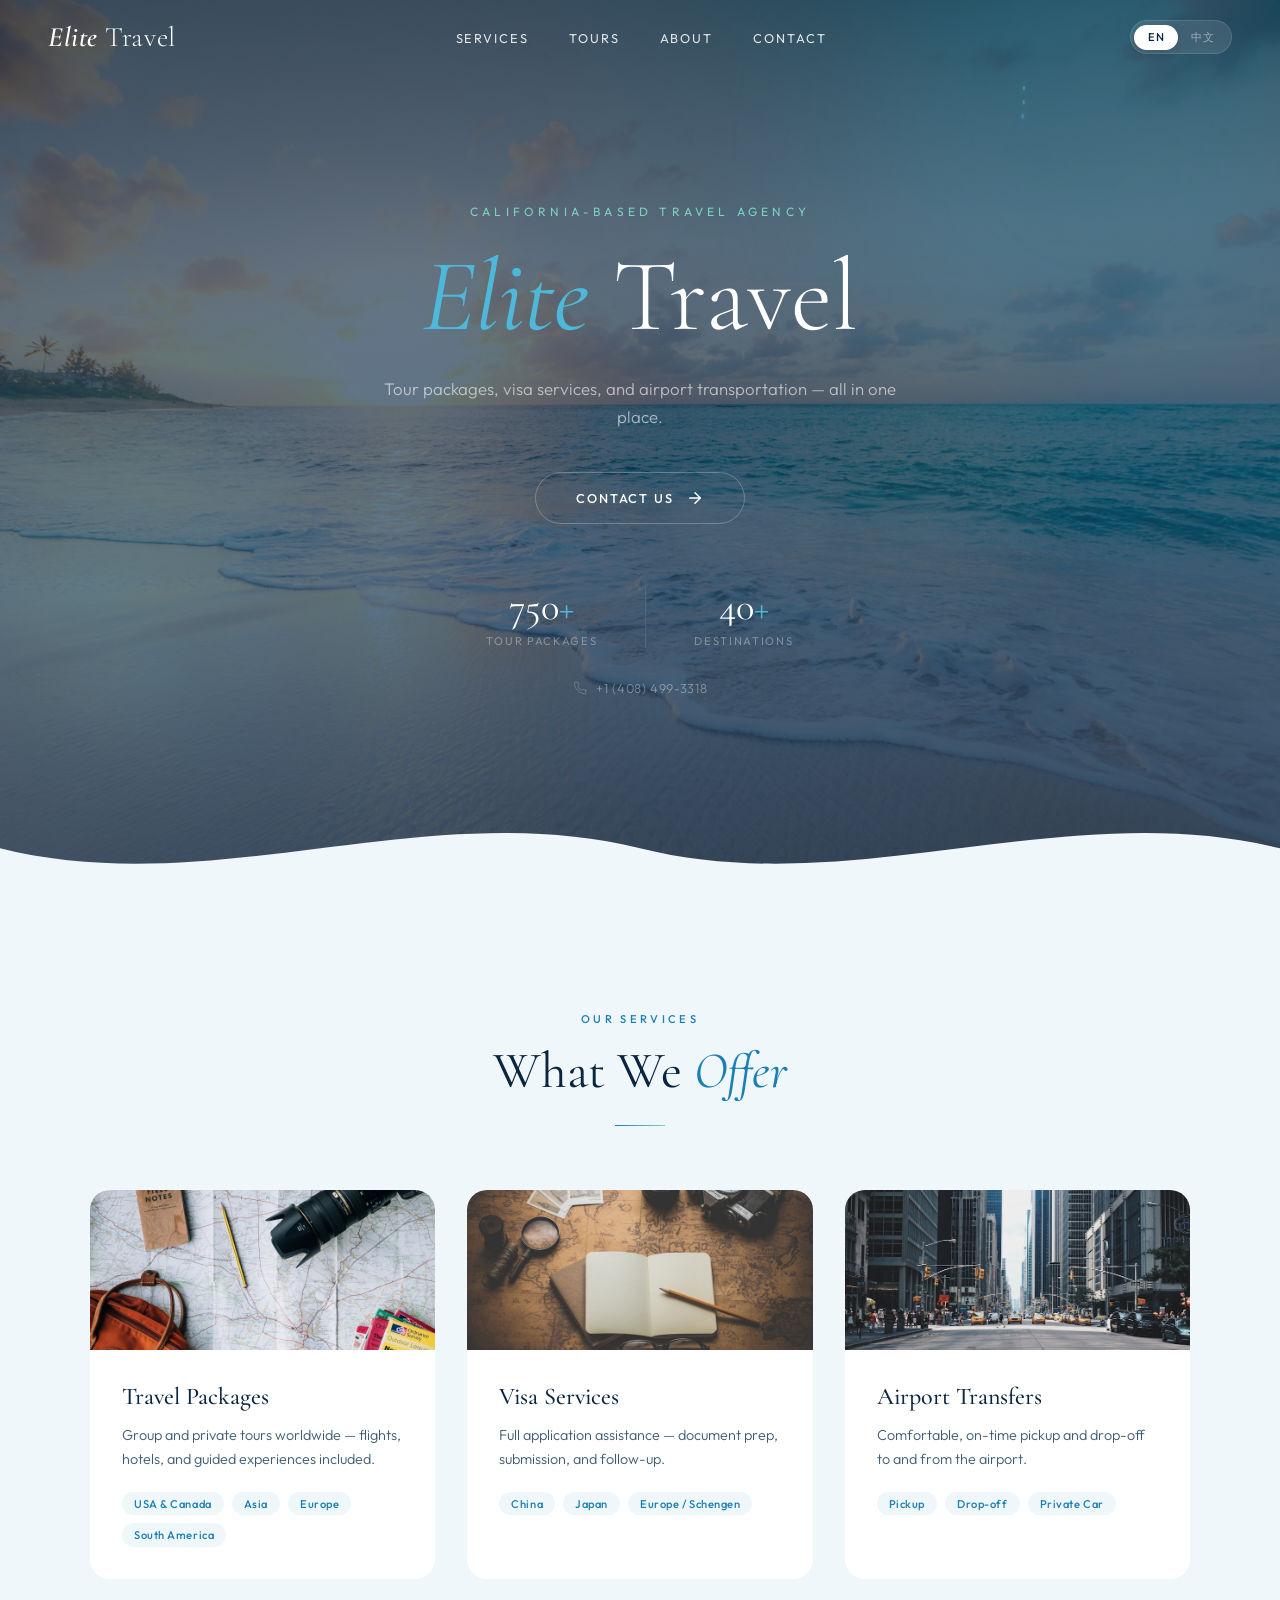
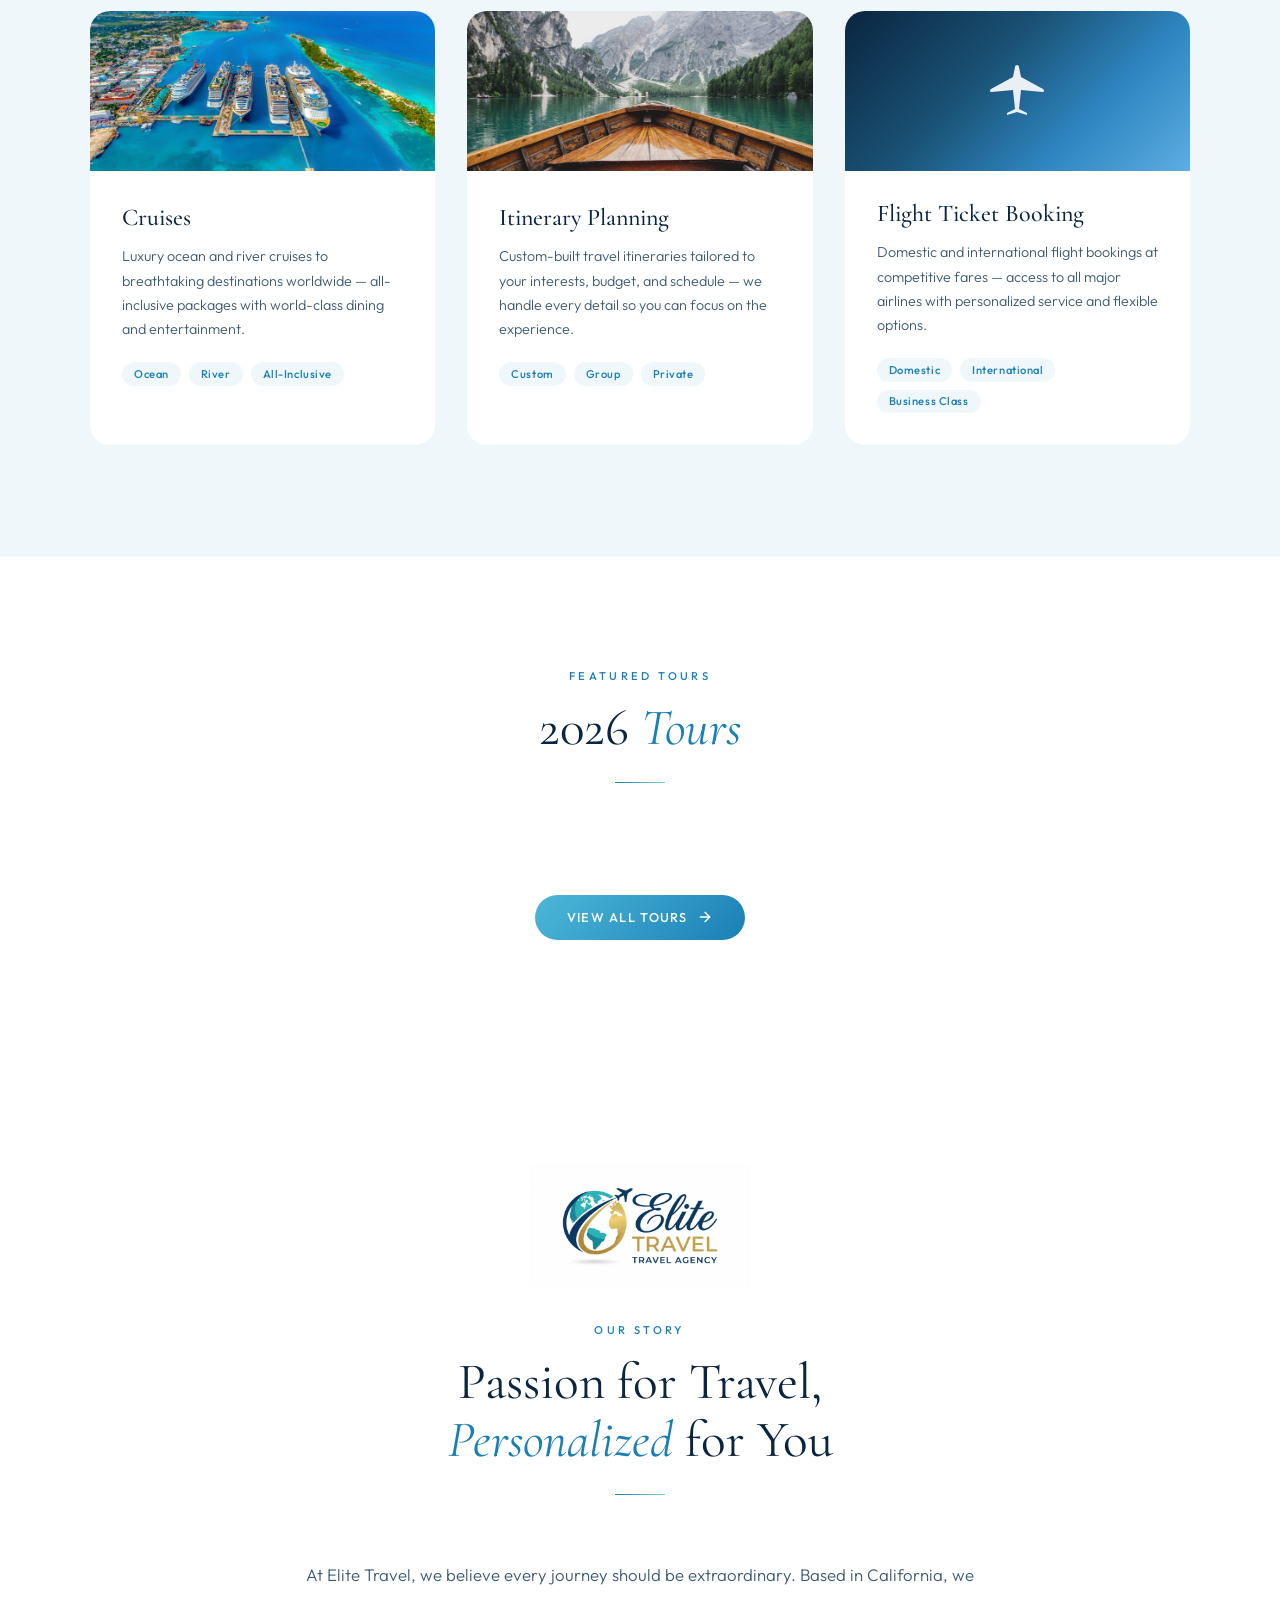
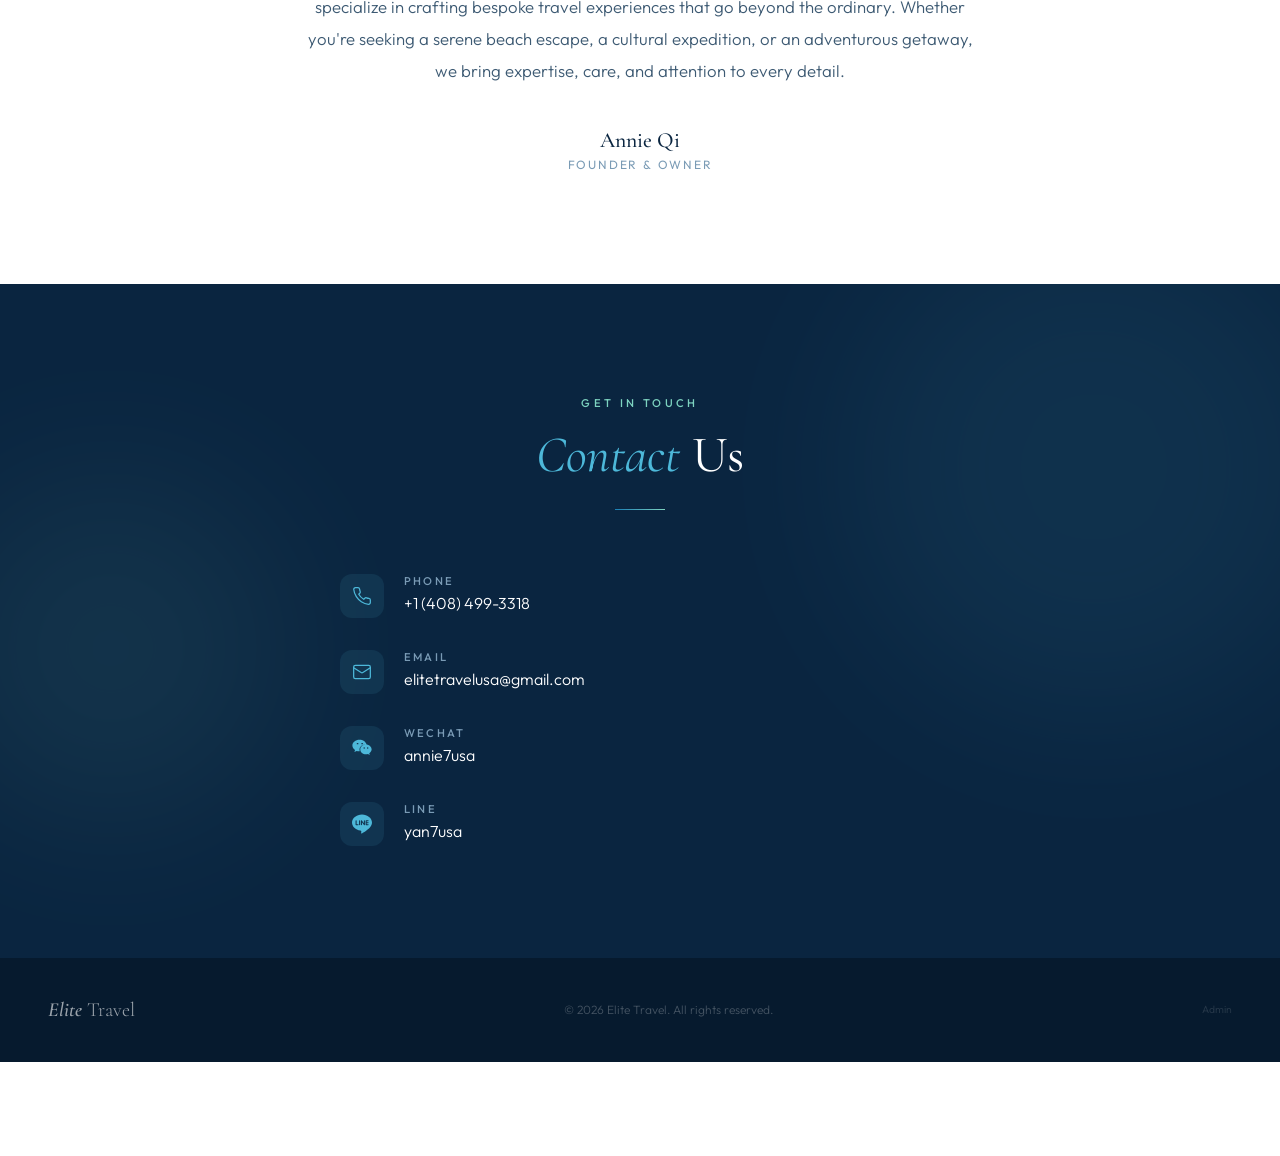
==== commit d9aff860: "Add Flight Ticket Booking service card to homepage Row 2 now displays 3 cards (matching row 1) with " ====
--- a/index.html
+++ b/index.html
@@ -228,9 +228,9 @@
 
     .services-grid-row2 {
       display: grid;
-      grid-template-columns: repeat(2, 1fr);
+      grid-template-columns: repeat(3, 1fr);
       gap: 2rem;
-      max-width: 730px;
+      max-width: 1100px;
       margin: 2rem auto 0;
     }
 
@@ -326,6 +326,8 @@
 
     .fc-viewport {
       overflow: hidden;
+      padding: 2rem 2rem 3rem;
+      margin: -2rem -2rem -3rem;
     }
 
     .fc-track {
@@ -409,6 +411,7 @@
       color: inherit;
       display: block;
       position: relative;
+      box-shadow: 0 4px 24px rgba(10, 37, 64, 0.08);
     }
 
     .tour-card::before {
@@ -878,6 +881,23 @@
             <span class="service-tag" data-en="Custom" data-cn="定制">Custom</span>
             <span class="service-tag" data-en="Group" data-cn="团体">Group</span>
             <span class="service-tag" data-en="Private" data-cn="私人">Private</span>
+          </div>
+        </div>
+      </div>
+
+      <div class="service-card reveal reveal-delay-6">
+        <div class="service-card-img" style="background: linear-gradient(135deg, #0a2540 0%, #1a5276 40%, #2e86c1 70%, #5dade2 100%); display:flex; align-items:center; justify-content:center;">
+          <svg width="64" height="64" viewBox="0 0 64 64" fill="none" xmlns="http://www.w3.org/2000/svg">
+            <path d="M58 30L36 18L34 8C34 6.9 33.1 6 32 6C30.9 6 30 6.9 30 8L28 18L6 30C5.4 30.3 5 30.9 5 31.5C5 32.5 5.8 33 6.5 33L28 31L30 50L22 54V56L32 53L42 56V54L34 50L36 31L57.5 33C58.2 33 59 32.5 59 31.5C59 30.9 58.6 30.3 58 30Z" fill="white" opacity="0.9"/>
+          </svg>
+        </div>
+        <div class="service-card-body">
+          <h3 data-en="Flight Ticket Booking" data-cn="机票预订">Flight Ticket Booking</h3>
+          <p data-en="Domestic and international flight bookings at competitive fares — access to all major airlines with personalized service and flexible options." data-cn="国内及国际机票预订，票价优惠——涵盖所有主要航空公司，提供个性化服务和灵活选择。">Domestic and international flight bookings at competitive fares — access to all major airlines with personalized service and flexible options.</p>
+          <div class="service-tags">
+            <span class="service-tag" data-en="Domestic" data-cn="国内">Domestic</span>
+            <span class="service-tag" data-en="International" data-cn="国际">International</span>
+            <span class="service-tag" data-en="Business Class" data-cn="商务舱">Business Class</span>
           </div>
         </div>
       </div>
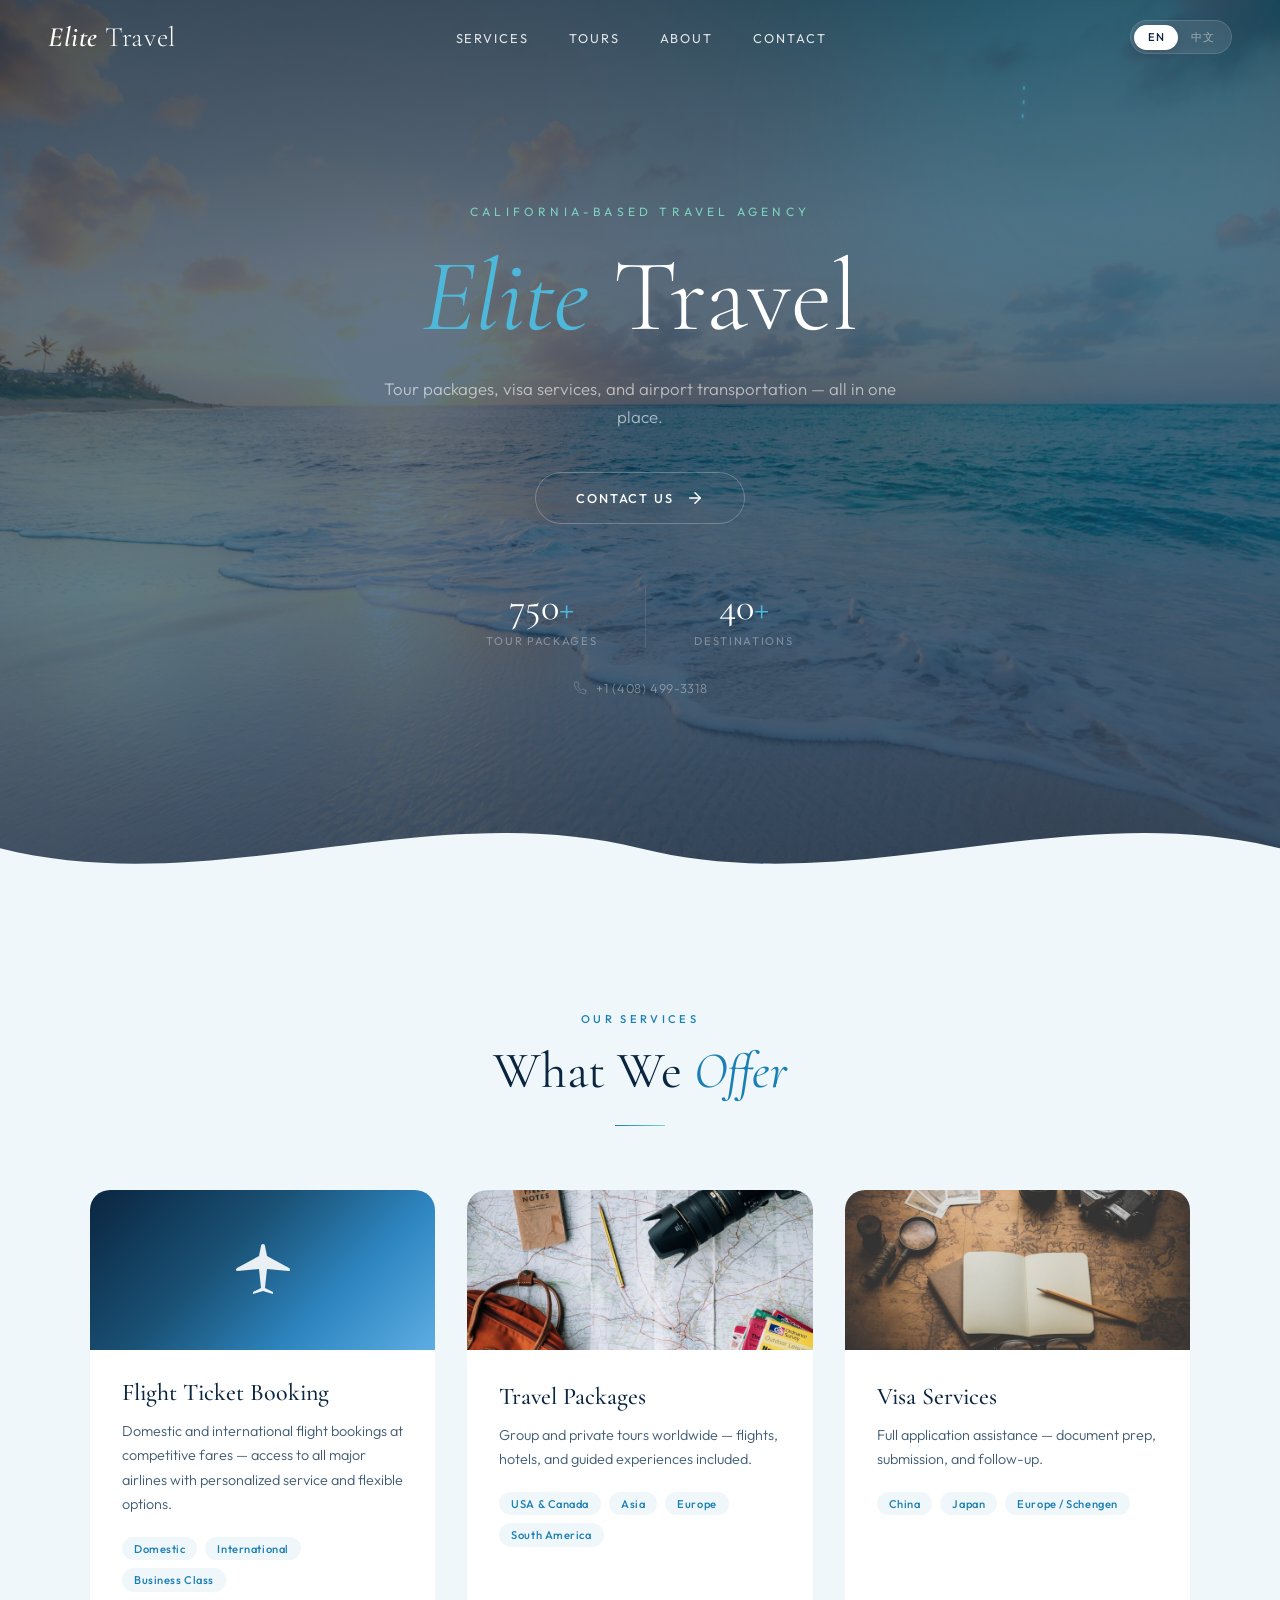
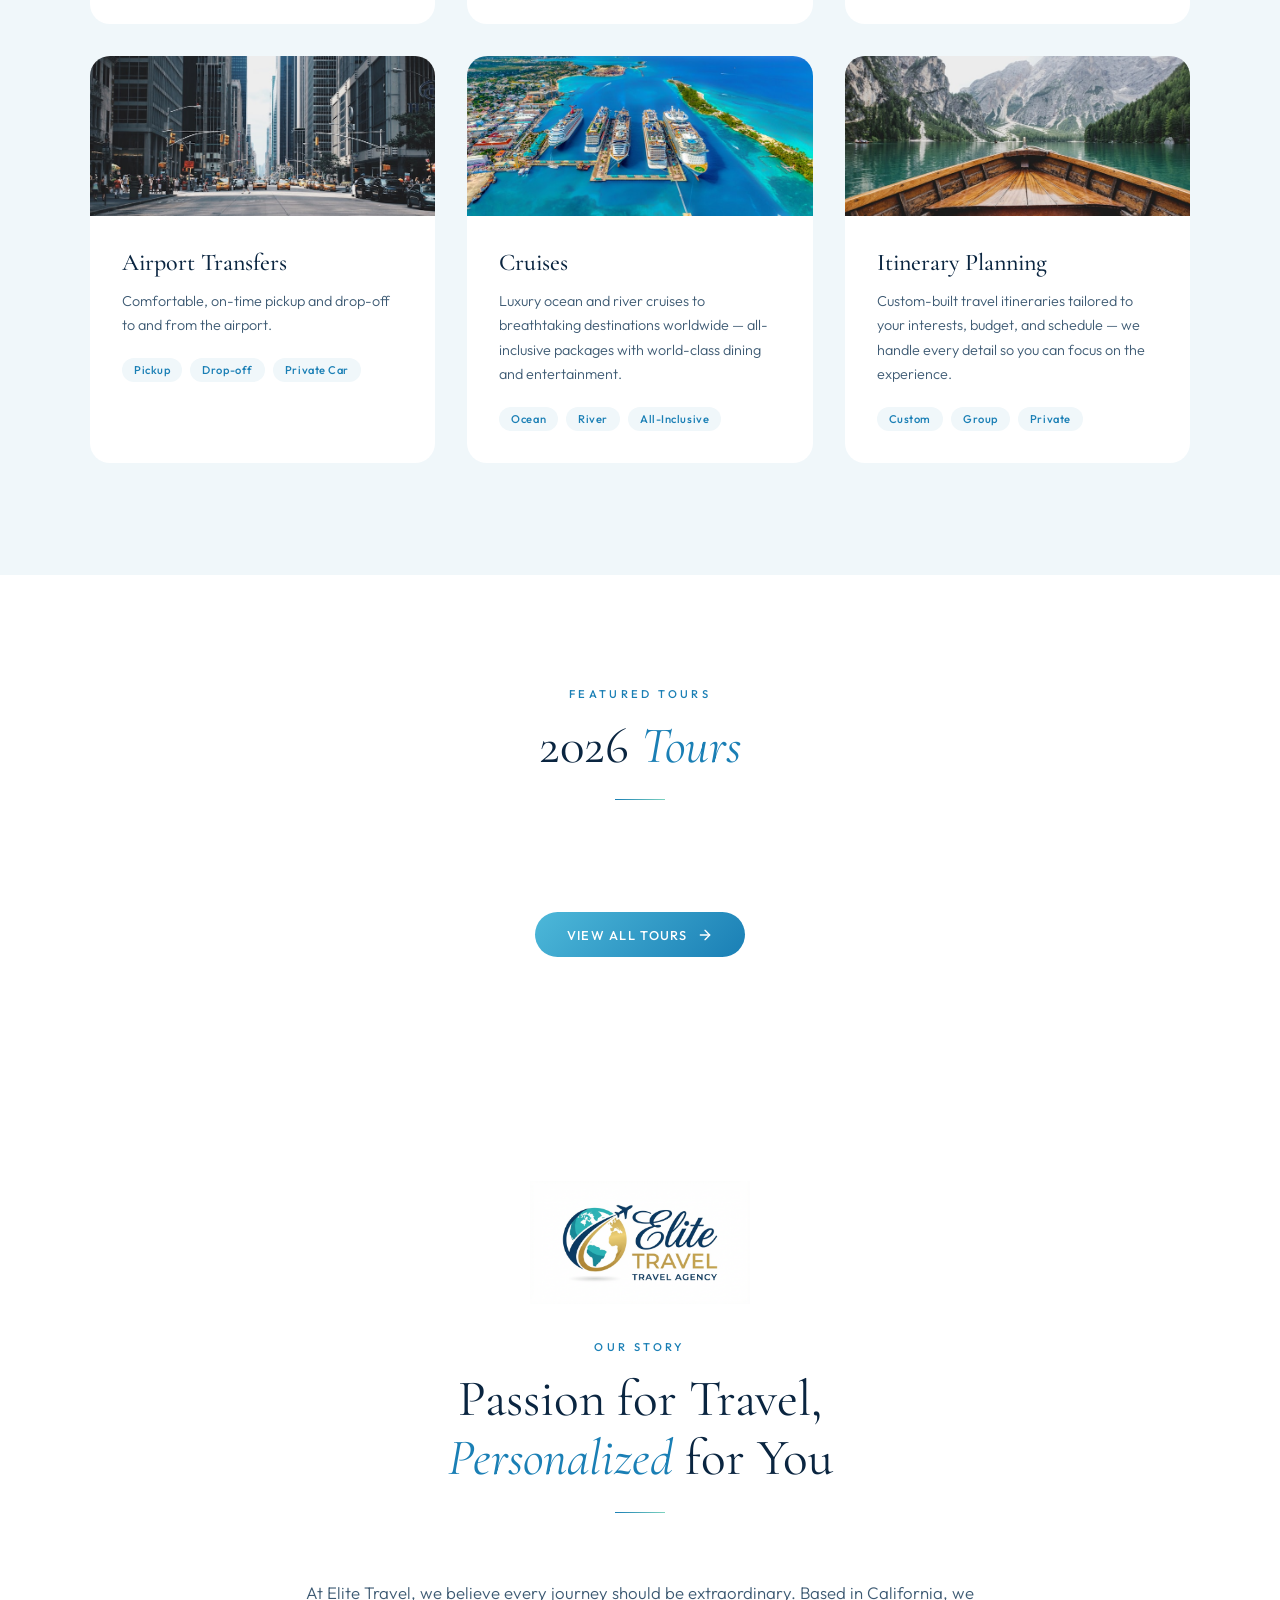
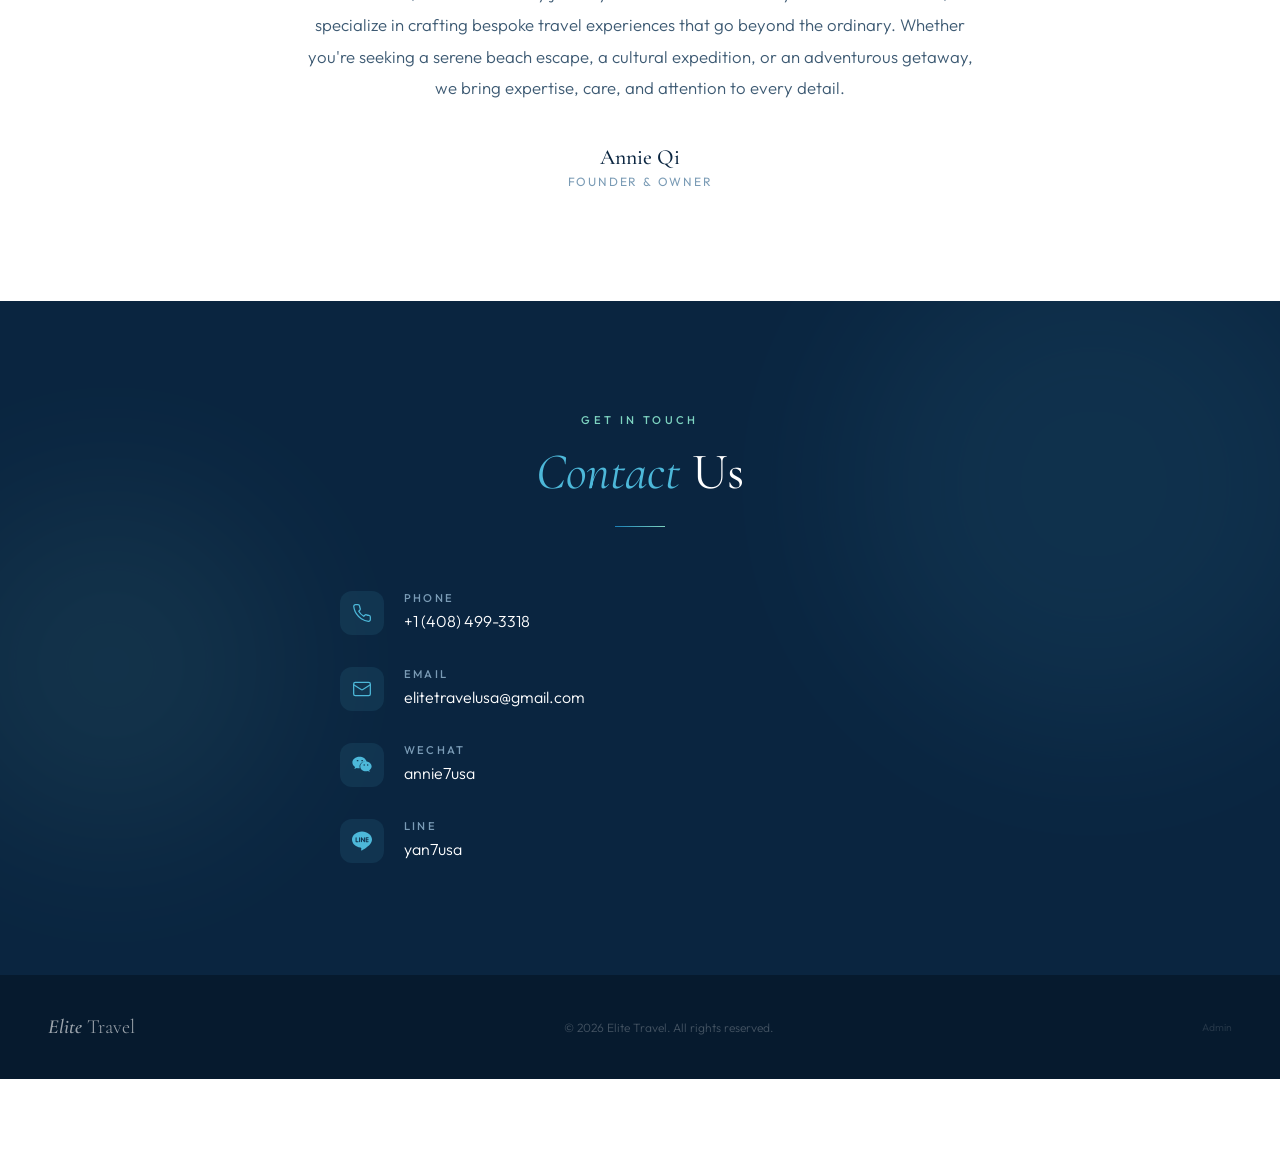
==== commit bda56d69: "Move Flight Ticket Booking to first position in row 1 Flight booking is Annie's primary business, so" ====
--- a/index.html
+++ b/index.html
@@ -817,6 +817,23 @@
     <div class="services-grid">
 
       <div class="service-card reveal reveal-delay-1">
+        <div class="service-card-img" style="background: linear-gradient(135deg, #0a2540 0%, #1a5276 40%, #2e86c1 70%, #5dade2 100%); display:flex; align-items:center; justify-content:center;">
+          <svg width="64" height="64" viewBox="0 0 64 64" fill="none" xmlns="http://www.w3.org/2000/svg">
+            <path d="M58 30L36 18L34 8C34 6.9 33.1 6 32 6C30.9 6 30 6.9 30 8L28 18L6 30C5.4 30.3 5 30.9 5 31.5C5 32.5 5.8 33 6.5 33L28 31L30 50L22 54V56L32 53L42 56V54L34 50L36 31L57.5 33C58.2 33 59 32.5 59 31.5C59 30.9 58.6 30.3 58 30Z" fill="white" opacity="0.9"/>
+          </svg>
+        </div>
+        <div class="service-card-body">
+          <h3 data-en="Flight Ticket Booking" data-cn="机票预订">Flight Ticket Booking</h3>
+          <p data-en="Domestic and international flight bookings at competitive fares — access to all major airlines with personalized service and flexible options." data-cn="国内及国际机票预订，票价优惠——涵盖所有主要航空公司，提供个性化服务和灵活选择。">Domestic and international flight bookings at competitive fares — access to all major airlines with personalized service and flexible options.</p>
+          <div class="service-tags">
+            <span class="service-tag" data-en="Domestic" data-cn="国内">Domestic</span>
+            <span class="service-tag" data-en="International" data-cn="国际">International</span>
+            <span class="service-tag" data-en="Business Class" data-cn="商务舱">Business Class</span>
+          </div>
+        </div>
+      </div>
+
+      <div class="service-card reveal reveal-delay-2">
         <img src="service-travel.jpg" alt="Travel Packages" class="service-card-img">
         <div class="service-card-body">
           <h3 data-en="Travel Packages" data-cn="旅游套餐">Travel Packages</h3>
@@ -830,7 +847,7 @@
         </div>
       </div>
 
-      <div class="service-card reveal reveal-delay-2">
+      <div class="service-card reveal reveal-delay-3">
         <img src="service-visa.jpg" alt="Visa Services" class="service-card-img">
         <div class="service-card-body">
           <h3 data-en="Visa Services" data-cn="签证服务">Visa Services</h3>
@@ -843,7 +860,10 @@
         </div>
       </div>
 
-      <div class="service-card reveal reveal-delay-3">
+    </div>
+    <div class="services-grid-row2">
+
+      <div class="service-card reveal reveal-delay-4">
         <img src="service-airport.jpg" alt="Airport Transfers" class="service-card-img">
         <div class="service-card-body">
           <h3 data-en="Airport Transfers" data-cn="机场接送">Airport Transfers</h3>
@@ -856,10 +876,7 @@
         </div>
       </div>
 
-    </div>
-    <div class="services-grid-row2">
-
-      <div class="service-card reveal reveal-delay-4">
+      <div class="service-card reveal reveal-delay-5">
         <img src="service-cruise.jpg" alt="Cruises" class="service-card-img">
         <div class="service-card-body">
           <h3 data-en="Cruises" data-cn="邮轮旅游">Cruises</h3>
@@ -872,7 +889,7 @@
         </div>
       </div>
 
-      <div class="service-card reveal reveal-delay-5">
+      <div class="service-card reveal reveal-delay-6">
         <img src="service-itinerary.jpg" alt="Itinerary Planning" class="service-card-img">
         <div class="service-card-body">
           <h3 data-en="Itinerary Planning" data-cn="行程规划">Itinerary Planning</h3>
@@ -881,23 +898,6 @@
             <span class="service-tag" data-en="Custom" data-cn="定制">Custom</span>
             <span class="service-tag" data-en="Group" data-cn="团体">Group</span>
             <span class="service-tag" data-en="Private" data-cn="私人">Private</span>
-          </div>
-        </div>
-      </div>
-
-      <div class="service-card reveal reveal-delay-6">
-        <div class="service-card-img" style="background: linear-gradient(135deg, #0a2540 0%, #1a5276 40%, #2e86c1 70%, #5dade2 100%); display:flex; align-items:center; justify-content:center;">
-          <svg width="64" height="64" viewBox="0 0 64 64" fill="none" xmlns="http://www.w3.org/2000/svg">
-            <path d="M58 30L36 18L34 8C34 6.9 33.1 6 32 6C30.9 6 30 6.9 30 8L28 18L6 30C5.4 30.3 5 30.9 5 31.5C5 32.5 5.8 33 6.5 33L28 31L30 50L22 54V56L32 53L42 56V54L34 50L36 31L57.5 33C58.2 33 59 32.5 59 31.5C59 30.9 58.6 30.3 58 30Z" fill="white" opacity="0.9"/>
-          </svg>
-        </div>
-        <div class="service-card-body">
-          <h3 data-en="Flight Ticket Booking" data-cn="机票预订">Flight Ticket Booking</h3>
-          <p data-en="Domestic and international flight bookings at competitive fares — access to all major airlines with personalized service and flexible options." data-cn="国内及国际机票预订，票价优惠——涵盖所有主要航空公司，提供个性化服务和灵活选择。">Domestic and international flight bookings at competitive fares — access to all major airlines with personalized service and flexible options.</p>
-          <div class="service-tags">
-            <span class="service-tag" data-en="Domestic" data-cn="国内">Domestic</span>
-            <span class="service-tag" data-en="International" data-cn="国际">International</span>
-            <span class="service-tag" data-en="Business Class" data-cn="商务舱">Business Class</span>
           </div>
         </div>
       </div>
